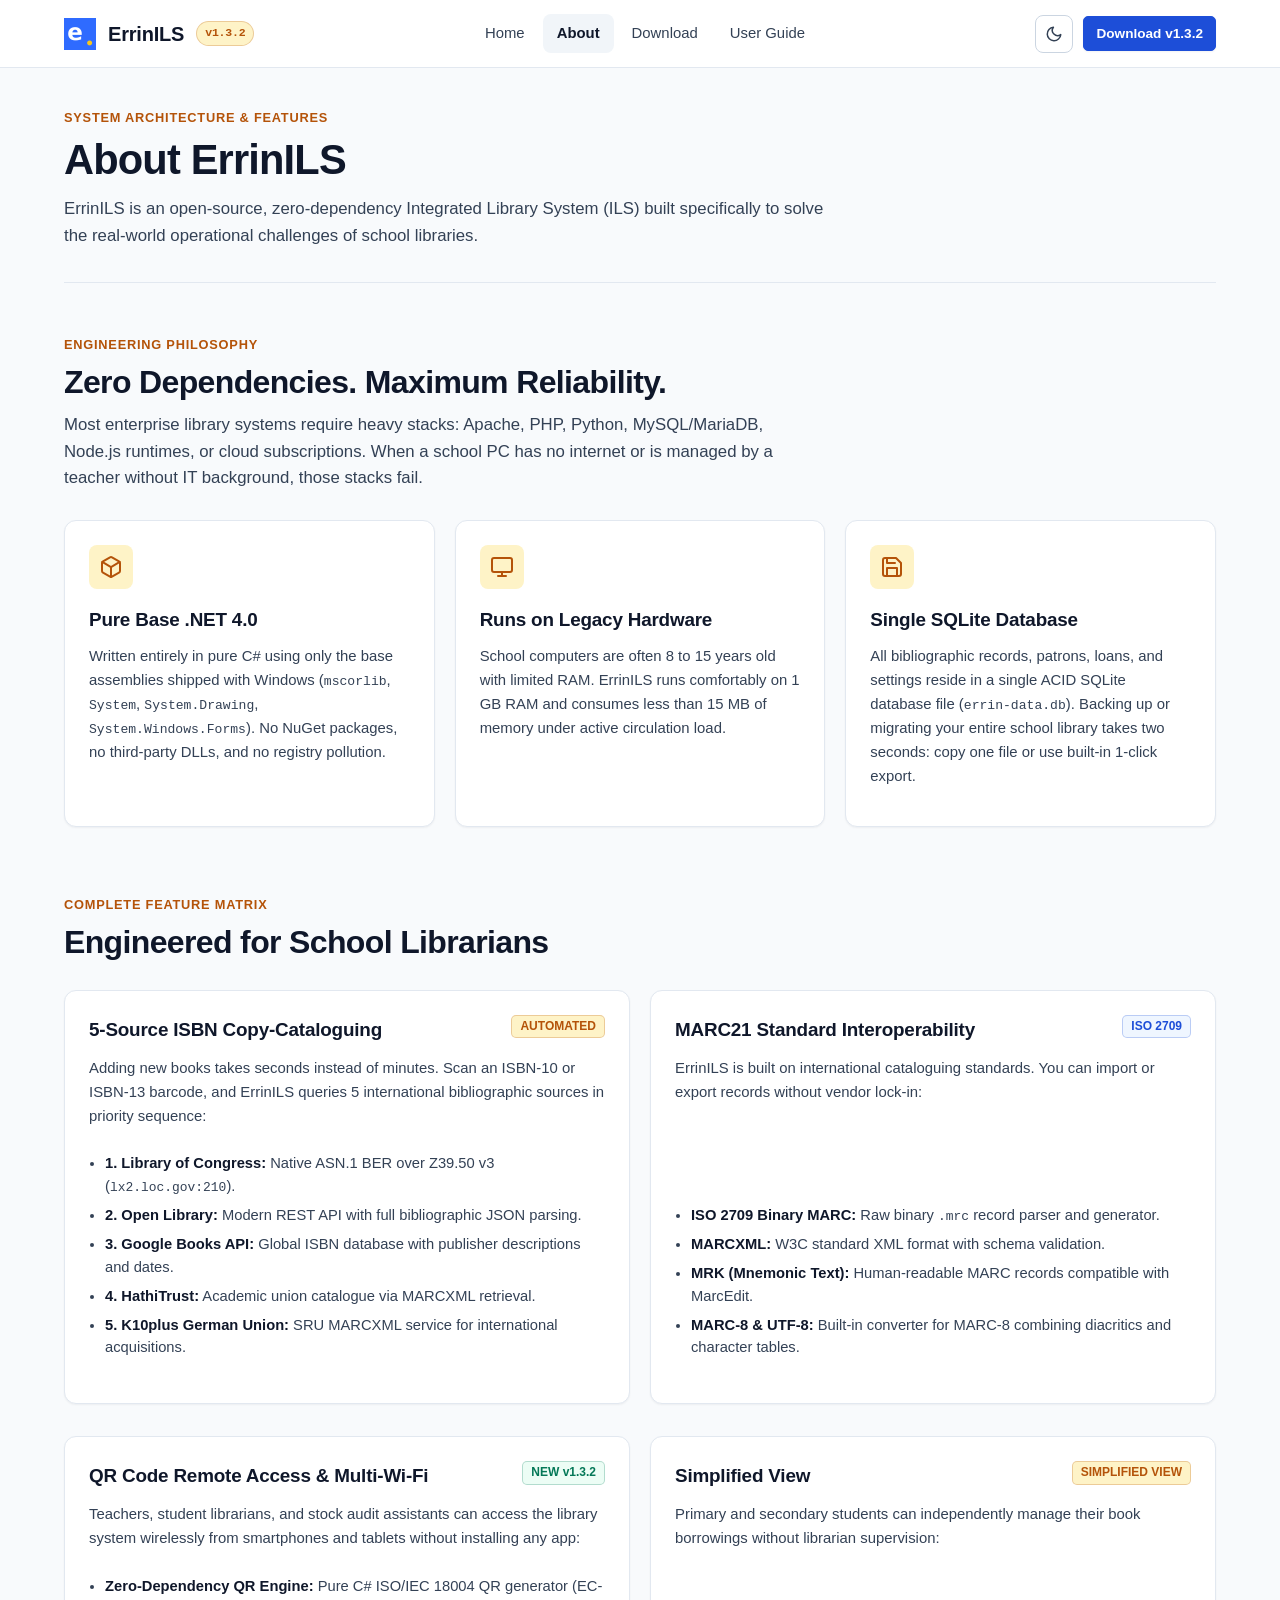
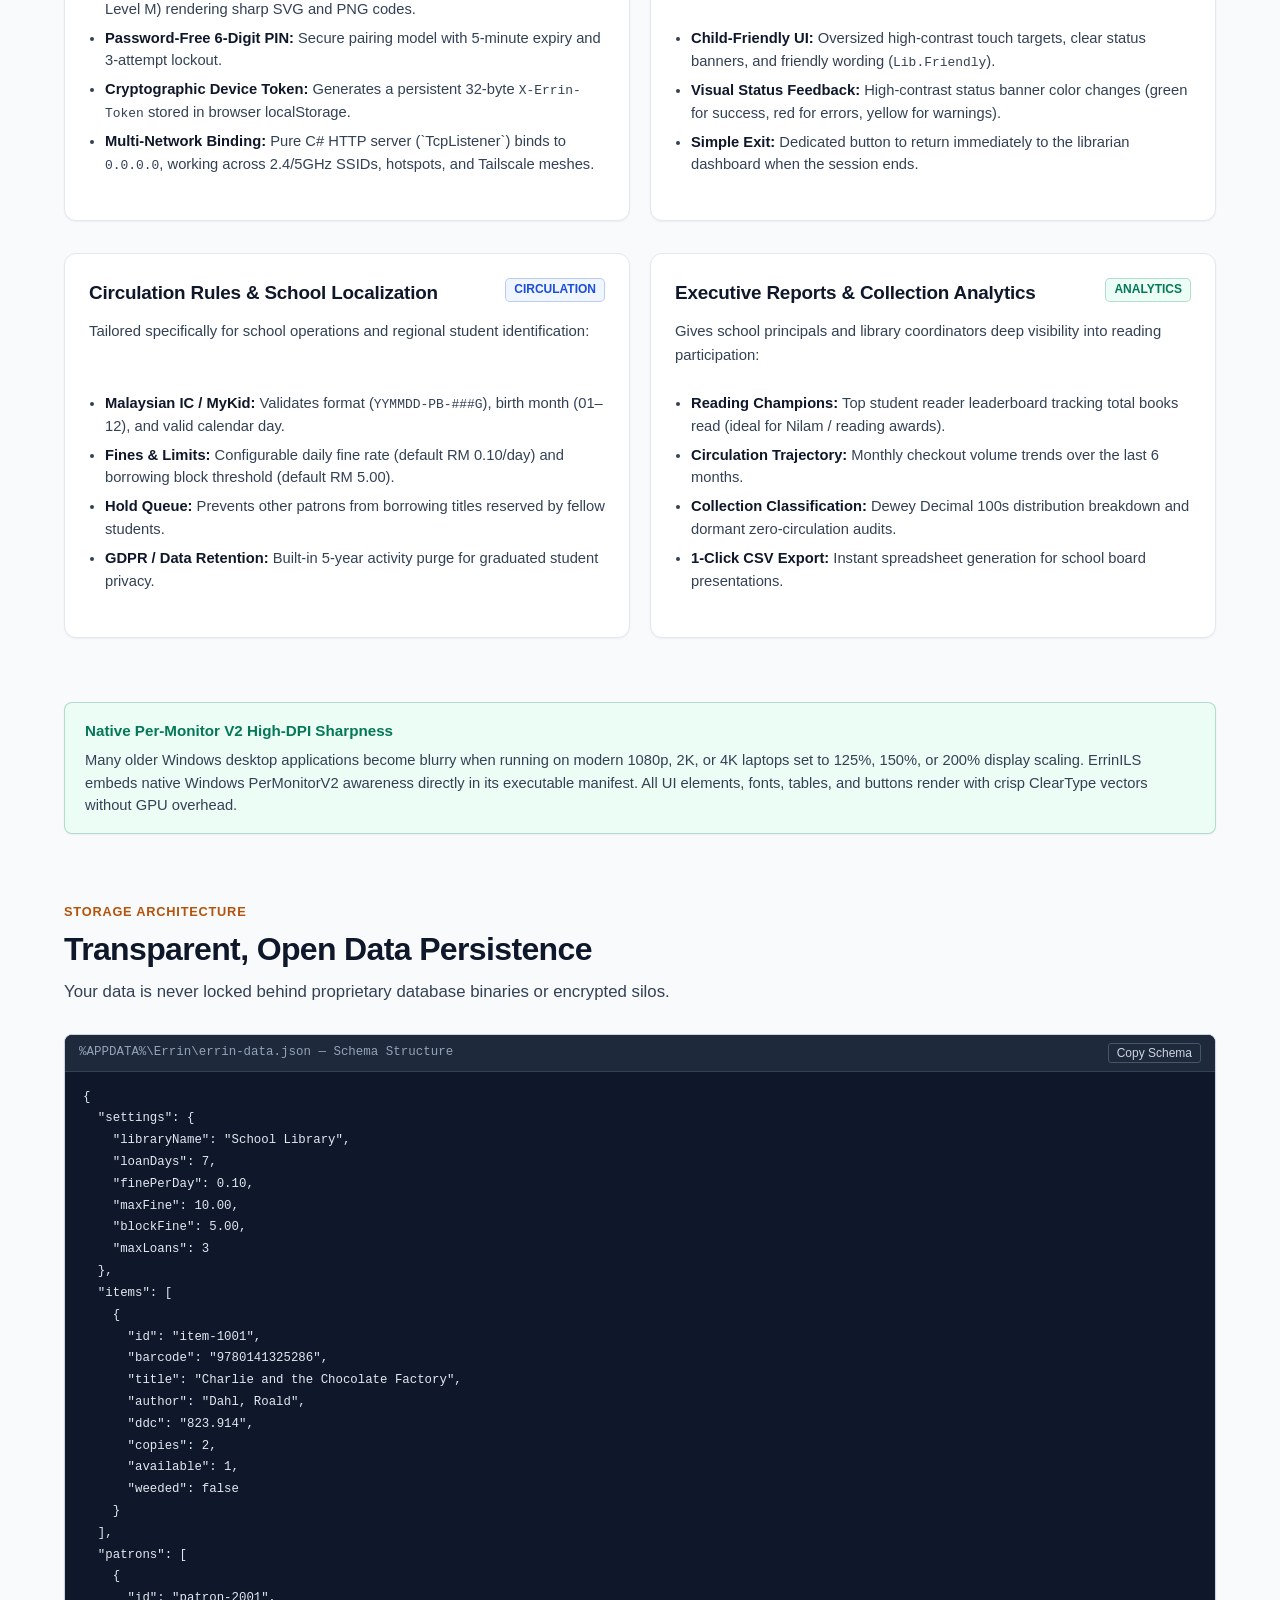
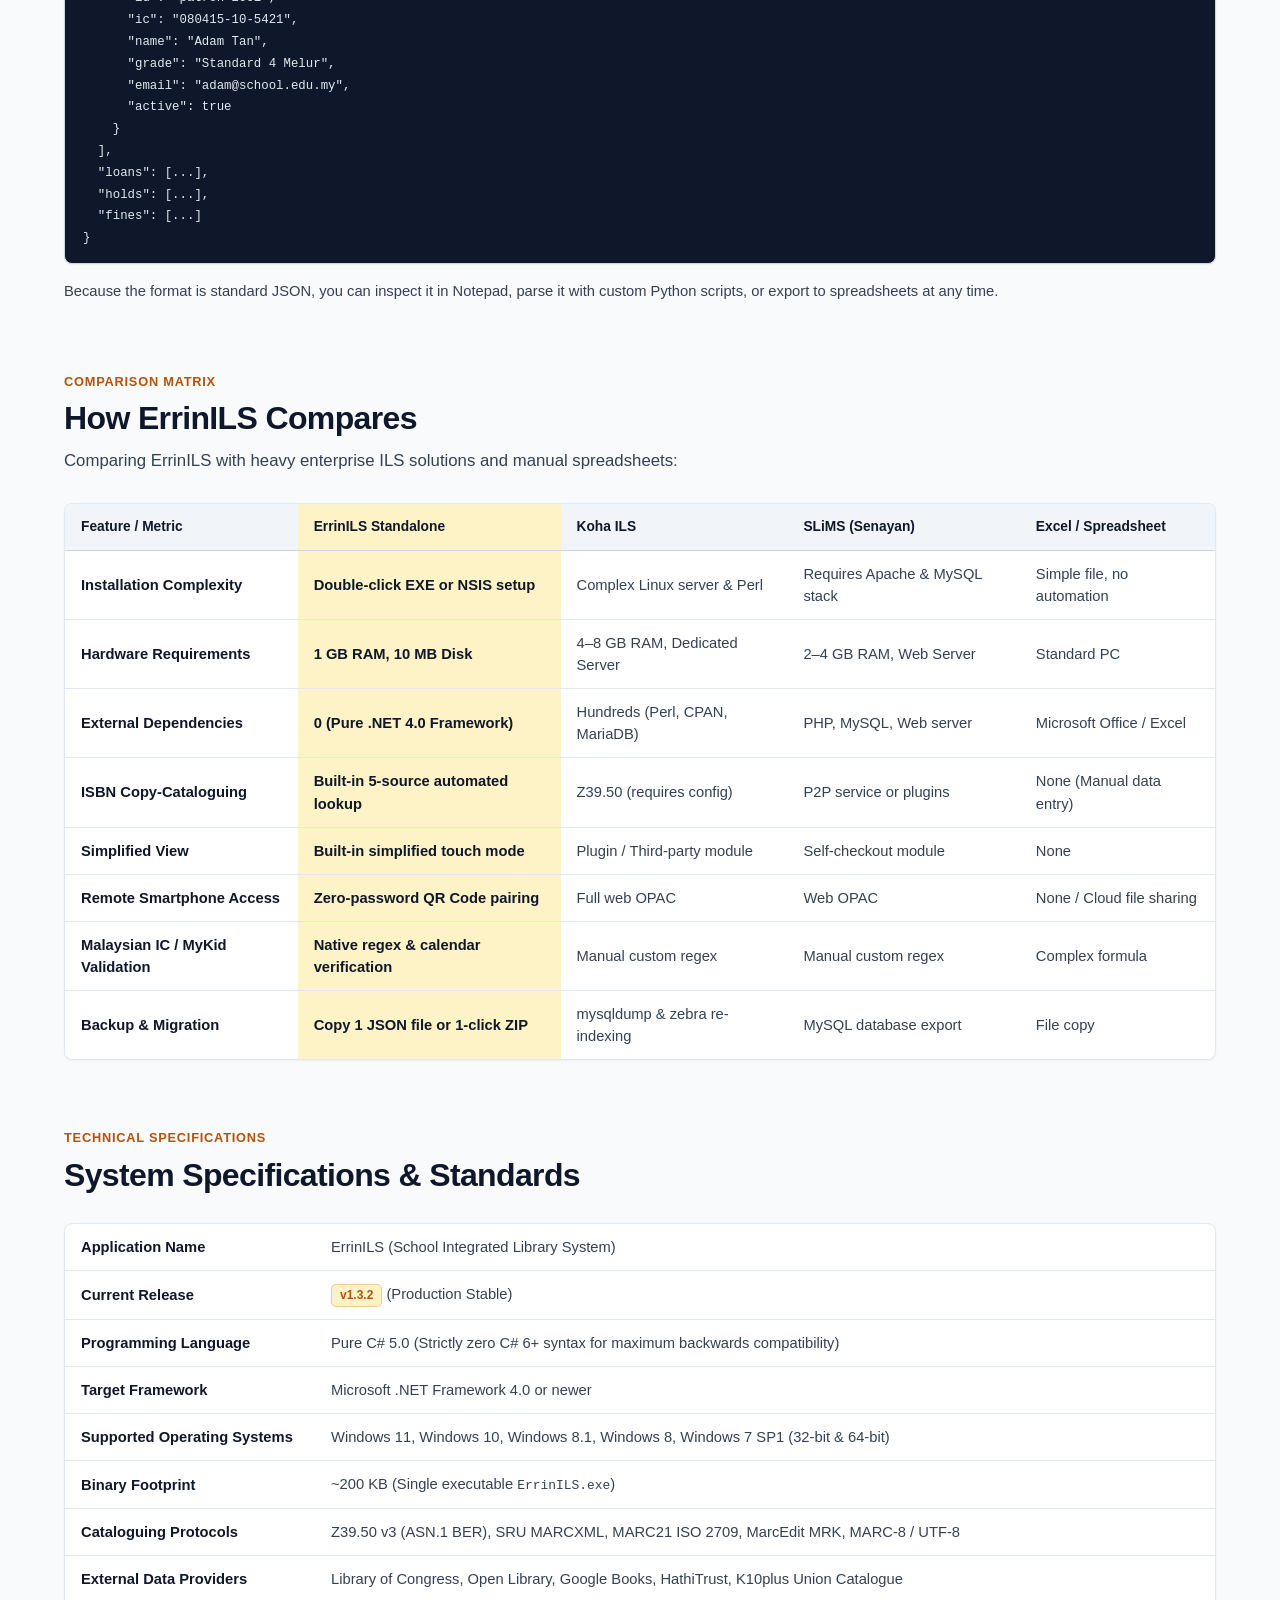
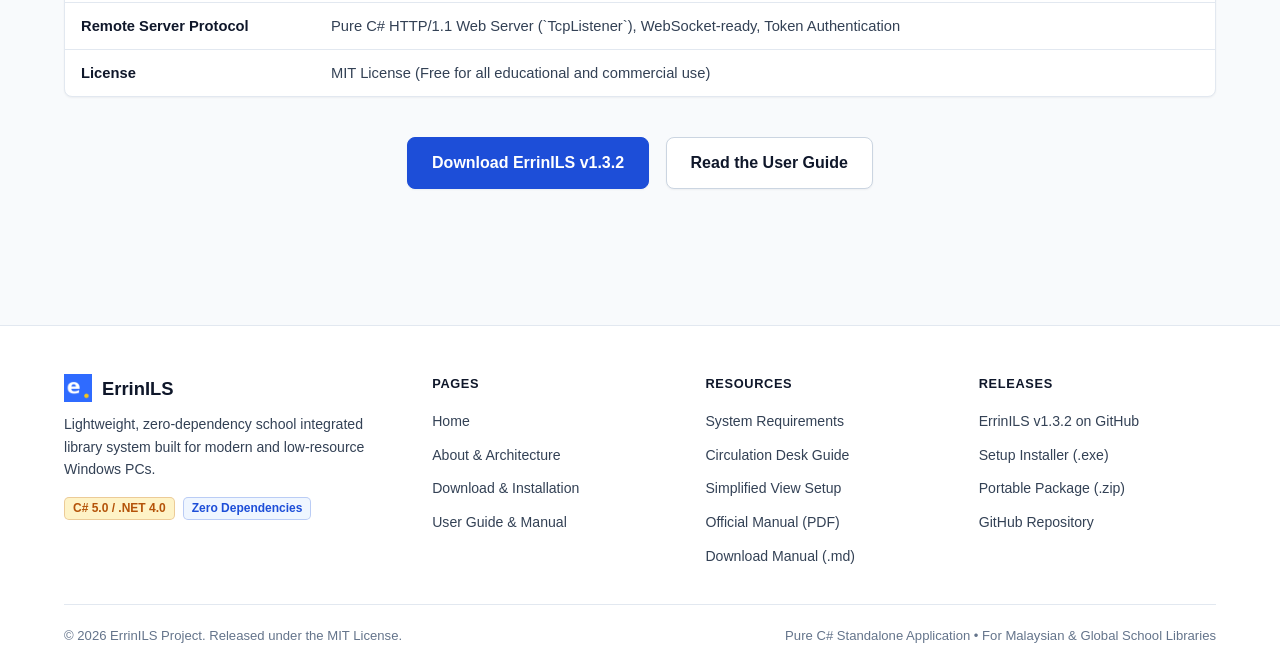
==== docs/about.html @ f58b4cd4 "release: v1.3.2 - SQLite persistence, APDM student import, class history, item history, and document" ====
<!DOCTYPE html>
<html lang="en">
<head>
  <meta charset="UTF-8">
  <meta name="viewport" content="width=device-width, initial-scale=1.0">
  <title>About ErrinILS - Architecture, Features &amp; Specifications</title>
  <meta name="description" content="In-depth overview of ErrinILS architecture: zero-dependency C# design, 5-source copy cataloguing, MARC21/Z39.50 protocols, Simplified View, and single JSON persistence.">
  <link rel="icon" type="image/png" href="assets/icon.png">
  <link rel="stylesheet" href="styles.css">
  <script>
    (function() {
      var theme = localStorage.getItem('errin_theme');
      if (!theme) {
        theme = window.matchMedia && window.matchMedia('(prefers-color-scheme: dark)').matches ? 'dark' : 'light';
      }
      document.documentElement.setAttribute('data-theme', theme);
    })();
  </script>
</head>
<body>

  <!-- Site Header -->
  <header class="site-header">
    <div class="header-container">
      <a href="index.html" class="brand-link">
        <img src="assets/icon.png" alt="ErrinILS Logo" class="brand-icon">
        <span>ErrinILS</span>
        <span class="brand-badge">v1.3.2</span>
      </a>

      <button class="mobile-menu-btn" aria-label="Toggle navigation" aria-expanded="false">☰</button>

      <nav class="main-nav">
        <a href="index.html" class="nav-link">Home</a>
        <a href="about.html" class="nav-link active">About</a>
        <a href="download.html" class="nav-link">Download</a>
        <a href="guide.html" class="nav-link">User Guide</a>
      </nav>

      <div class="nav-actions">
        <button class="theme-toggle-btn" aria-label="Toggle theme" title="Toggle theme"></button>
        <a href="download.html" class="btn btn-primary btn-sm">Download v1.3.2</a>
      </div>
    </div>
  </header>

  <!-- Main Content Container -->
  <main class="page-container">

    <!-- Page Title Header -->
    <div style="border-bottom: 1px solid var(--border-subtle); padding-bottom: 32px; margin-bottom: 48px;">
      <span class="section-eyebrow">System Architecture &amp; Features</span>
      <h1 class="section-title" style="font-size: 2.6rem;">About ErrinILS</h1>
      <p class="section-subtitle">
        ErrinILS is an open-source, zero-dependency Integrated Library System (ILS) built specifically to solve the real-world operational challenges of school libraries.
      </p>
    </div>

    <!-- Section 1: The Zero-Dependency Philosophy -->
    <section class="section">
      <div class="section-header">
        <span class="section-eyebrow">Engineering Philosophy</span>
        <h2 class="section-title">Zero Dependencies. Maximum Reliability.</h2>
        <p class="section-subtitle">
          Most enterprise library systems require heavy stacks: Apache, PHP, Python, MySQL/MariaDB, Node.js runtimes, or cloud subscriptions. When a school PC has no internet or is managed by a teacher without IT background, those stacks fail.
        </p>
      </div>

      <div class="grid-3">
        <div class="card">
          <div class="card-icon">
            <svg viewBox="0 0 24 24" fill="none" stroke="currentColor" stroke-width="2" stroke-linecap="round" stroke-linejoin="round"><path d="M21 16V8a2 2 0 0 0-1-1.73l-7-4a2 2 0 0 0-2 0l-7 4A2 2 0 0 0 3 8v8a2 2 0 0 0 1 1.73l7 4a2 2 0 0 0 2 0l7-4A2 2 0 0 0 21 16z"></path><polyline points="3.27 6.96 12 12.01 20.73 6.96"></polyline><line x1="12" y1="22.08" x2="12" y2="12"></line></svg>
          </div>
          <h3 class="card-title">Pure Base .NET 4.0</h3>
          <p class="card-text">
            Written entirely in pure C# using only the base assemblies shipped with Windows (<code>mscorlib</code>, <code>System</code>, <code>System.Drawing</code>, <code>System.Windows.Forms</code>). No NuGet packages, no third-party DLLs, and no registry pollution.
          </p>
        </div>

        <div class="card">
          <div class="card-icon">
            <svg viewBox="0 0 24 24" fill="none" stroke="currentColor" stroke-width="2" stroke-linecap="round" stroke-linejoin="round"><rect x="2" y="3" width="20" height="14" rx="2" ry="2"></rect><line x1="8" y1="21" x2="16" y2="21"></line><line x1="12" y1="17" x2="12" y2="21"></line></svg>
          </div>
          <h3 class="card-title">Runs on Legacy Hardware</h3>
          <p class="card-text">
            School computers are often 8 to 15 years old with limited RAM. ErrinILS runs comfortably on 1 GB RAM and consumes less than 15 MB of memory under active circulation load.
          </p>
        </div>

        <div class="card">
          <div class="card-icon">
            <svg viewBox="0 0 24 24" fill="none" stroke="currentColor" stroke-width="2" stroke-linecap="round" stroke-linejoin="round"><path d="M19 21H5a2 2 0 0 1-2-2V5a2 2 0 0 1 2-2h11l5 5v11a2 2 0 0 1-2 2z"></path><polyline points="17 21 17 13 7 13 7 21"></polyline><polyline points="7 3 7 8 15 8"></polyline></svg>
          </div>
          <h3 class="card-title">Single SQLite Database</h3>
          <p class="card-text">
            All bibliographic records, patrons, loans, and settings reside in a single ACID SQLite database file (<code>errin-data.db</code>). Backing up or migrating your entire school library takes two seconds: copy one file or use built-in 1-click export.
          </p>
        </div>
      </div>
    </section>

    <!-- Section 2: Comprehensive Features Breakdown -->
    <section class="section" id="catalog">
      <div class="section-header">
        <span class="section-eyebrow">Complete Feature Matrix</span>
        <h2 class="section-title">Engineered for School Librarians</h2>
      </div>

      <div class="grid-2" style="margin-bottom: 32px;">
        <!-- Feature 1 -->
        <div class="card">
          <div style="display: flex; justify-content: space-between; align-items: flex-start; margin-bottom: 12px;">
            <h3 class="card-title" style="margin-bottom: 0;">5-Source ISBN Copy-Cataloguing</h3>
            <span class="badge badge-gold">AUTOMATED</span>
          </div>
          <p class="card-text">
            Adding new books takes seconds instead of minutes. Scan an ISBN-10 or ISBN-13 barcode, and ErrinILS queries 5 international bibliographic sources in priority sequence:
          </p>
          <ul class="step-list" style="margin-left: 16px;">
            <li><strong>1. Library of Congress:</strong> Native ASN.1 BER over Z39.50 v3 (<code>lx2.loc.gov:210</code>).</li>
            <li><strong>2. Open Library:</strong> Modern REST API with full bibliographic JSON parsing.</li>
            <li><strong>3. Google Books API:</strong> Global ISBN database with publisher descriptions and dates.</li>
            <li><strong>4. HathiTrust:</strong> Academic union catalogue via MARCXML retrieval.</li>
            <li><strong>5. K10plus German Union:</strong> SRU MARCXML service for international acquisitions.</li>
          </ul>
        </div>

        <!-- Feature 2 -->
        <div class="card">
          <div style="display: flex; justify-content: space-between; align-items: flex-start; margin-bottom: 12px;">
            <h3 class="card-title" style="margin-bottom: 0;">MARC21 Standard Interoperability</h3>
            <span class="badge badge-blue">ISO 2709</span>
          </div>
          <p class="card-text">
            ErrinILS is built on international cataloguing standards. You can import or export records without vendor lock-in:
          </p>
          <ul class="step-list" style="margin-left: 16px;">
            <li><strong>ISO 2709 Binary MARC:</strong> Raw binary <code>.mrc</code> record parser and generator.</li>
            <li><strong>MARCXML:</strong> W3C standard XML format with schema validation.</li>
            <li><strong>MRK (Mnemonic Text):</strong> Human-readable MARC records compatible with MarcEdit.</li>
            <li><strong>MARC-8 &amp; UTF-8:</strong> Built-in converter for MARC-8 combining diacritics and character tables.</li>
          </ul>
        </div>
      </div>

      <div class="grid-2" style="margin-bottom: 32px;" id="remote">
        <!-- Feature 3 -->
        <div class="card">
          <div style="display: flex; justify-content: space-between; align-items: flex-start; margin-bottom: 12px;">
            <h3 class="card-title" style="margin-bottom: 0;">QR Code Remote Access &amp; Multi-Wi-Fi</h3>
            <span class="badge badge-green">NEW v1.3.2</span>
          </div>
          <p class="card-text">
            Teachers, student librarians, and stock audit assistants can access the library system wirelessly from smartphones and tablets without installing any app:
          </p>
          <ul class="step-list" style="margin-left: 16px;">
            <li><strong>Zero-Dependency QR Engine:</strong> Pure C# ISO/IEC 18004 QR generator (EC-Level M) rendering sharp SVG and PNG codes.</li>
            <li><strong>Password-Free 6-Digit PIN:</strong> Secure pairing model with 5-minute expiry and 3-attempt lockout.</li>
            <li><strong>Cryptographic Device Token:</strong> Generates a persistent 32-byte <code>X-Errin-Token</code> stored in browser localStorage.</li>
            <li><strong>Multi-Network Binding:</strong> Pure C# HTTP server (`TcpListener`) binds to <code>0.0.0.0</code>, working across 2.4/5GHz SSIDs, hotspots, and Tailscale meshes.</li>
          </ul>
        </div>

        <!-- Feature 4 -->
        <div class="card" id="simple">
          <div style="display: flex; justify-content: space-between; align-items: flex-start; margin-bottom: 12px;">
            <h3 class="card-title" style="margin-bottom: 0;">Simplified View</h3>
            <span class="badge badge-gold">SIMPLIFIED VIEW</span>
          </div>
          <p class="card-text">
            Primary and secondary students can independently manage their book borrowings without librarian supervision:
          </p>
          <ul class="step-list" style="margin-left: 16px;">
            <li><strong>Child-Friendly UI:</strong> Oversized high-contrast touch targets, clear status banners, and friendly wording (<code>Lib.Friendly</code>).</li>
            <li><strong>Visual Status Feedback:</strong> High-contrast status banner color changes (green for success, red for errors, yellow for warnings).</li>
            <li><strong>Simple Exit:</strong> Dedicated button to return immediately to the librarian dashboard when the session ends.</li>
          </ul>
        </div>
      </div>

      <div class="grid-2" id="reports">
        <!-- Feature 5 -->
        <div class="card">
          <div style="display: flex; justify-content: space-between; align-items: flex-start; margin-bottom: 12px;">
            <h3 class="card-title" style="margin-bottom: 0;">Circulation Rules &amp; School Localization</h3>
            <span class="badge badge-blue">CIRCULATION</span>
          </div>
          <p class="card-text">
            Tailored specifically for school operations and regional student identification:
          </p>
          <ul class="step-list" style="margin-left: 16px;">
            <li><strong>Malaysian IC / MyKid:</strong> Validates format (<code>YYMMDD-PB-###G</code>), birth month (01–12), and valid calendar day.</li>
            <li><strong>Fines &amp; Limits:</strong> Configurable daily fine rate (default RM 0.10/day) and borrowing block threshold (default RM 5.00).</li>
            <li><strong>Hold Queue:</strong> Prevents other patrons from borrowing titles reserved by fellow students.</li>
            <li><strong>GDPR / Data Retention:</strong> Built-in 5-year activity purge for graduated student privacy.</li>
          </ul>
        </div>

        <!-- Feature 6 -->
        <div class="card">
          <div style="display: flex; justify-content: space-between; align-items: flex-start; margin-bottom: 12px;">
            <h3 class="card-title" style="margin-bottom: 0;">Executive Reports &amp; Collection Analytics</h3>
            <span class="badge badge-green">ANALYTICS</span>
          </div>
          <p class="card-text">
            Gives school principals and library coordinators deep visibility into reading participation:
          </p>
          <ul class="step-list" style="margin-left: 16px;">
            <li><strong>Reading Champions:</strong> Top student reader leaderboard tracking total books read (ideal for Nilam / reading awards).</li>
            <li><strong>Circulation Trajectory:</strong> Monthly checkout volume trends over the last 6 months.</li>
            <li><strong>Collection Classification:</strong> Dewey Decimal 100s distribution breakdown and dormant zero-circulation audits.</li>
            <li><strong>1-Click CSV Export:</strong> Instant spreadsheet generation for school board presentations.</li>
          </ul>
        </div>
      </div>
    </section>

    <!-- Section 3: High-DPI Sharpness & Native Windows UI -->
    <section class="section">
      <div class="callout callout-tip">
        <div class="callout-header">
          <span>Native Per-Monitor V2 High-DPI Sharpness</span>
        </div>
        <p>
          Many older Windows desktop applications become blurry when running on modern 1080p, 2K, or 4K laptops set to 125%, 150%, or 200% display scaling. ErrinILS embeds native Windows PerMonitorV2 awareness directly in its executable manifest. All UI elements, fonts, tables, and buttons render with crisp ClearType vectors without GPU overhead.
        </p>
      </div>
    </section>

    <!-- Section 4: Architecture & Data Persistence -->
    <section class="section" id="persistence">
      <div class="section-header">
        <span class="section-eyebrow">Storage Architecture</span>
        <h2 class="section-title">Transparent, Open Data Persistence</h2>
        <p class="section-subtitle">
          Your data is never locked behind proprietary database binaries or encrypted silos.
        </p>
      </div>

      <div class="code-box">
        <div class="code-box-header">
          <span>%APPDATA%\Errin\errin-data.json — Schema Structure</span>
          <button class="code-box-copy" aria-label="Copy JSON schema">Copy Schema</button>
        </div>
        <pre><code>{
  "settings": {
    "libraryName": "School Library",
    "loanDays": 7,
    "finePerDay": 0.10,
    "maxFine": 10.00,
    "blockFine": 5.00,
    "maxLoans": 3
  },
  "items": [
    {
      "id": "item-1001",
      "barcode": "9780141325286",
      "title": "Charlie and the Chocolate Factory",
      "author": "Dahl, Roald",
      "ddc": "823.914",
      "copies": 2,
      "available": 1,
      "weeded": false
    }
  ],
  "patrons": [
    {
      "id": "patron-2001",
      "ic": "080415-10-5421",
      "name": "Adam Tan",
      "grade": "Standard 4 Melur",
      "email": "adam@school.edu.my",
      "active": true
    }
  ],
  "loans": [...],
  "holds": [...],
  "fines": [...]
}</code></pre>
      </div>
      <p style="color: var(--text-muted); font-size: 0.92rem;">
        Because the format is standard JSON, you can inspect it in Notepad, parse it with custom Python scripts, or export to spreadsheets at any time.
      </p>
    </section>

    <!-- Section 5: Comparison Table -->
    <section class="section">
      <div class="section-header">
        <span class="section-eyebrow">Comparison Matrix</span>
        <h2 class="section-title">How ErrinILS Compares</h2>
        <p class="section-subtitle">
          Comparing ErrinILS with heavy enterprise ILS solutions and manual spreadsheets:
        </p>
      </div>

      <div class="table-container">
        <table class="data-table">
          <thead>
            <tr>
              <th>Feature / Metric</th>
              <th class="highlight">ErrinILS Standalone</th>
              <th>Koha ILS</th>
              <th>SLiMS (Senayan)</th>
              <th>Excel / Spreadsheet</th>
            </tr>
          </thead>
          <tbody>
            <tr>
              <td><strong>Installation Complexity</strong></td>
              <td class="highlight">Double-click EXE or NSIS setup</td>
              <td>Complex Linux server &amp; Perl</td>
              <td>Requires Apache &amp; MySQL stack</td>
              <td>Simple file, no automation</td>
            </tr>
            <tr>
              <td><strong>Hardware Requirements</strong></td>
              <td class="highlight">1 GB RAM, 10 MB Disk</td>
              <td>4–8 GB RAM, Dedicated Server</td>
              <td>2–4 GB RAM, Web Server</td>
              <td>Standard PC</td>
            </tr>
            <tr>
              <td><strong>External Dependencies</strong></td>
              <td class="highlight">0 (Pure .NET 4.0 Framework)</td>
              <td>Hundreds (Perl, CPAN, MariaDB)</td>
              <td>PHP, MySQL, Web server</td>
              <td>Microsoft Office / Excel</td>
            </tr>
            <tr>
              <td><strong>ISBN Copy-Cataloguing</strong></td>
              <td class="highlight">Built-in 5-source automated lookup</td>
              <td>Z39.50 (requires config)</td>
              <td>P2P service or plugins</td>
              <td>None (Manual data entry)</td>
            </tr>
            <tr>
              <td><strong>Simplified View</strong></td>
              <td class="highlight">Built-in simplified touch mode</td>
              <td>Plugin / Third-party module</td>
              <td>Self-checkout module</td>
              <td>None</td>
            </tr>
            <tr>
              <td><strong>Remote Smartphone Access</strong></td>
              <td class="highlight">Zero-password QR Code pairing</td>
              <td>Full web OPAC</td>
              <td>Web OPAC</td>
              <td>None / Cloud file sharing</td>
            </tr>
            <tr>
              <td><strong>Malaysian IC / MyKid Validation</strong></td>
              <td class="highlight">Native regex &amp; calendar verification</td>
              <td>Manual custom regex</td>
              <td>Manual custom regex</td>
              <td>Complex formula</td>
            </tr>
            <tr>
              <td><strong>Backup &amp; Migration</strong></td>
              <td class="highlight">Copy 1 JSON file or 1-click ZIP</td>
              <td>mysqldump &amp; zebra re-indexing</td>
              <td>MySQL database export</td>
              <td>File copy</td>
            </tr>
          </tbody>
        </table>
      </div>
    </section>

    <!-- Technical Specifications Table -->
    <section class="section">
      <div class="section-header">
        <span class="section-eyebrow">Technical Specifications</span>
        <h2 class="section-title">System Specifications &amp; Standards</h2>
      </div>

      <div class="table-container">
        <table class="data-table">
          <tbody>
            <tr>
              <td style="width: 250px;"><strong>Application Name</strong></td>
              <td>ErrinILS (School Integrated Library System)</td>
            </tr>
            <tr>
              <td><strong>Current Release</strong></td>
              <td><span class="badge badge-gold">v1.3.2</span> (Production Stable)</td>
            </tr>
            <tr>
              <td><strong>Programming Language</strong></td>
              <td>Pure C# 5.0 (Strictly zero C# 6+ syntax for maximum backwards compatibility)</td>
            </tr>
            <tr>
              <td><strong>Target Framework</strong></td>
              <td>Microsoft .NET Framework 4.0 or newer</td>
            </tr>
            <tr>
              <td><strong>Supported Operating Systems</strong></td>
              <td>Windows 11, Windows 10, Windows 8.1, Windows 8, Windows 7 SP1 (32-bit &amp; 64-bit)</td>
            </tr>
            <tr>
              <td><strong>Binary Footprint</strong></td>
              <td>~200 KB (Single executable <code>ErrinILS.exe</code>)</td>
            </tr>
            <tr>
              <td><strong>Cataloguing Protocols</strong></td>
              <td>Z39.50 v3 (ASN.1 BER), SRU MARCXML, MARC21 ISO 2709, MarcEdit MRK, MARC-8 / UTF-8</td>
            </tr>
            <tr>
              <td><strong>External Data Providers</strong></td>
              <td>Library of Congress, Open Library, Google Books, HathiTrust, K10plus Union Catalogue</td>
            </tr>
            <tr>
              <td><strong>Remote Server Protocol</strong></td>
              <td>Pure C# HTTP/1.1 Web Server (`TcpListener`), WebSocket-ready, Token Authentication</td>
            </tr>
            <tr>
              <td><strong>License</strong></td>
              <td>MIT License (Free for all educational and commercial use)</td>
            </tr>
          </tbody>
        </table>
      </div>

      <div style="text-align: center; margin-top: 40px;">
        <a href="download.html" class="btn btn-primary btn-lg">Download ErrinILS v1.3.2</a>
        <a href="guide.html" class="btn btn-secondary btn-lg" style="margin-left: 12px;">Read the User Guide</a>
      </div>
    </section>

  </main>

  <!-- Site Footer -->
  <footer class="site-footer">
    <div class="footer-container">
      <div class="footer-top">
        <div>
          <div class="footer-brand-title">
            <img src="assets/icon.png" alt="ErrinILS Icon" style="width: 28px; height: 28px;">
            <span>ErrinILS</span>
          </div>
          <p class="footer-brand-desc">
            Lightweight, zero-dependency school integrated library system built for modern and low-resource Windows PCs.
          </p>
          <div class="footer-badges">
            <span class="badge badge-gold">C# 5.0 / .NET 4.0</span>
            <span class="badge badge-blue">Zero Dependencies</span>
          </div>
        </div>

        <div>
          <div class="footer-col-title">Pages</div>
          <ul class="footer-links">
            <li><a href="index.html">Home</a></li>
            <li><a href="about.html">About &amp; Architecture</a></li>
            <li><a href="download.html">Download &amp; Installation</a></li>
            <li><a href="guide.html">User Guide &amp; Manual</a></li>
          </ul>
        </div>

        <div>
          <div class="footer-col-title">Resources</div>
          <ul class="footer-links">
            <li><a href="download.html#requirements">System Requirements</a></li>
            <li><a href="guide.html#circ">Circulation Desk Guide</a></li>
            <li><a href="guide.html#simple">Simplified View Setup</a></li>
            <li><a href="assets/ErrinILS-User-Guide.pdf" download="ErrinILS-User-Guide-v1.3.2.pdf">Official Manual (PDF)</a></li>
            <li><a href="assets/ErrinILS-User-Guide.md" download>Download Manual (.md)</a></li>
          </ul>
        </div>

        <div>
          <div class="footer-col-title">Releases</div>
          <ul class="footer-links">
            <li><a href="https://github.com/RZSY/ErrinILS/releases/tag/v1.3.2" target="_blank" rel="noopener">ErrinILS v1.3.2 on GitHub</a></li>
            <li><a href="https://github.com/RZSY/ErrinILS/releases/download/v1.3.2/ErrinILS-Setup-1.3.2.exe">Setup Installer (.exe)</a></li>
            <li><a href="https://github.com/RZSY/ErrinILS/releases/download/v1.3.2/ErrinILS-Windows.zip">Portable Package (.zip)</a></li>
            <li><a href="https://github.com/RZSY/ErrinILS" target="_blank" rel="noopener">GitHub Repository</a></li>
          </ul>
        </div>
      </div>

      <div class="footer-bottom">
        <div>&copy; 2026 ErrinILS Project. Released under the MIT License.</div>
        <div style="font-size: 0.82rem; color: var(--text-dim);">
          Pure C# Standalone Application • For Malaysian &amp; Global School Libraries
        </div>
      </div>
    </div>
  </footer>

  <script src="script.js"></script>
</body>
</html>
---- docs/styles.css ----
/* ===================================================================
   ErrinILS - Universal Stylesheet
   Designed for clarity, legibility, and honest software presentation.
   Supports crisp Light mode (default) and refined Dark mode.
   =================================================================== */

:root, [data-theme="light"] {
  --bg-primary: #f8fafc;
  --bg-surface: #ffffff;
  --bg-surface-elevated: #f1f5f9;
  --bg-surface-hover: #e2e8f0;
  --border-subtle: #e2e8f0;
  --border-strong: #cbd5e1;
  --border-accent: #b45309;

  --accent-gold: #b45309;
  --accent-gold-hover: #92400e;
  --accent-gold-dim: #fef3c7;
  --accent-blue: #1d4ed8;
  --accent-blue-hover: #1e40af;
  --accent-blue-dim: #eff6ff;
  --accent-green: #047857;
  --accent-green-dim: #ecfdf5;
  --accent-red: #b91c1c;
  --accent-red-dim: #fef2f2;

  --text-main: #0f172a;
  --text-muted: #334155;
  --text-dim: #64748b;
  --text-inverted: #ffffff;

  --font-sans: -apple-system, BlinkMacSystemFont, "Segoe UI", Roboto, "Helvetica Neue", Arial, sans-serif;
  --font-mono: "Cascadia Code", "Fira Code", Consolas, "Courier New", monospace;

  --max-width: 1200px;
  --header-height: 68px;

  --radius-xs: 3px;
  --radius-sm: 5px;
  --radius-md: 8px;
  --radius-lg: 12px;
  --radius-full: 9999px;

  --shadow-sm: 0 1px 2px 0 rgba(15, 23, 42, 0.05);
  --shadow-md: 0 4px 6px -1px rgba(15, 23, 42, 0.07), 0 2px 4px -2px rgba(15, 23, 42, 0.05);
  --shadow-lg: 0 10px 15px -3px rgba(15, 23, 42, 0.08), 0 4px 6px -4px rgba(15, 23, 42, 0.04);
  --shadow-window: 0 18px 36px -6px rgba(15, 23, 42, 0.12), 0 8px 16px -6px rgba(15, 23, 42, 0.08);

  --header-bg: rgba(255, 255, 255, 0.92);
}

[data-theme="dark"] {
  --bg-primary: #0b0f17;
  --bg-surface: #131b26;
  --bg-surface-elevated: #1a2433;
  --bg-surface-hover: #222f42;
  --border-subtle: #202b3b;
  --border-strong: #33435c;
  --border-accent: #f59e0b;

  --accent-gold: #f59e0b;
  --accent-gold-hover: #fbbf24;
  --accent-gold-dim: rgba(245, 158, 11, 0.14);
  --accent-blue: #3b82f6;
  --accent-blue-hover: #60a5fa;
  --accent-blue-dim: rgba(59, 130, 246, 0.14);
  --accent-green: #10b981;
  --accent-green-dim: rgba(16, 185, 129, 0.14);
  --accent-red: #ef4444;
  --accent-red-dim: rgba(239, 68, 68, 0.14);

  --text-main: #f1f5f9;
  --text-muted: #94a3b8;
  --text-dim: #64748b;
  --text-inverted: #0b0f17;

  --shadow-sm: 0 1px 2px 0 rgba(0, 0, 0, 0.4);
  --shadow-md: 0 4px 6px -1px rgba(0, 0, 0, 0.45);
  --shadow-lg: 0 10px 15px -3px rgba(0, 0, 0, 0.55);
  --shadow-window: 0 20px 40px -10px rgba(0, 0, 0, 0.7);

  --header-bg: rgba(19, 27, 38, 0.92);
}

*, *::before, *::after {
  box-sizing: border-box;
  margin: 0;
  padding: 0;
}

html {
  font-size: 16px;
  scroll-behavior: smooth;
  background-color: var(--bg-primary);
  color: var(--text-main);
  font-family: var(--font-sans);
  line-height: 1.6;
  -webkit-font-smoothing: antialiased;
  -moz-osx-font-smoothing: grayscale;
}

body {
  min-height: 100vh;
  display: flex;
  flex-direction: column;
  background-color: var(--bg-primary);
  color: var(--text-main);
  overflow-x: hidden;
  transition: background-color 0.2s ease, color 0.2s ease;
}

a {
  color: var(--accent-blue);
  text-decoration: none;
  transition: color 0.15s ease;
}

a:hover {
  color: var(--accent-blue-hover);
  text-decoration: underline;
}

img {
  max-width: 100%;
  height: auto;
  display: block;
}

code, pre {
  font-family: var(--font-mono);
  font-size: 0.88em;
}

/* -------------------------------------------------------------------
   Site Header & Navigation
   ------------------------------------------------------------------- */
.site-header {
  position: sticky;
  top: 0;
  z-index: 1000;
  height: var(--header-height);
  background-color: var(--header-bg);
  backdrop-filter: blur(10px);
  -webkit-backdrop-filter: blur(10px);
  border-bottom: 1px solid var(--border-subtle);
  transition: background-color 0.2s ease, border-color 0.2s ease;
}

.header-container {
  max-width: var(--max-width);
  height: 100%;
  margin: 0 auto;
  padding: 0 24px;
  display: flex;
  align-items: center;
  justify-content: space-between;
}

.brand-link {
  display: flex;
  align-items: center;
  gap: 12px;
  color: var(--text-main);
  font-weight: 700;
  font-size: 1.25rem;
  letter-spacing: -0.01em;
  text-decoration: none;
}
.brand-link:hover {
  text-decoration: none;
  color: var(--text-main);
}

.brand-icon {
  width: 32px;
  height: 32px;
  object-fit: contain;
}

.brand-badge {
  font-size: 0.72rem;
  font-family: var(--font-mono);
  font-weight: 600;
  background-color: var(--accent-gold-dim);
  color: var(--accent-gold);
  border: 1px solid rgba(180, 83, 9, 0.25);
  padding: 2px 8px;
  border-radius: var(--radius-full);
}

[data-theme="dark"] .brand-badge {
  border-color: rgba(245, 158, 11, 0.35);
}

.main-nav {
  display: flex;
  align-items: center;
  gap: 4px;
}

.nav-link {
  color: var(--text-muted);
  font-size: 0.93rem;
  font-weight: 500;
  padding: 8px 14px;
  border-radius: var(--radius-md);
  transition: all 0.15s ease;
  text-decoration: none;
}

.nav-link:hover {
  color: var(--text-main);
  background-color: var(--bg-surface-elevated);
  text-decoration: none;
}

.nav-link.active {
  color: var(--text-main);
  background-color: var(--bg-surface-elevated);
  font-weight: 600;
}

.nav-actions {
  display: flex;
  align-items: center;
  gap: 10px;
}

/* Theme Toggle Button */
.theme-toggle-btn {
  display: inline-flex;
  align-items: center;
  justify-content: center;
  width: 38px;
  height: 38px;
  border-radius: var(--radius-md);
  background-color: var(--bg-surface);
  border: 1px solid var(--border-strong);
  color: var(--text-muted);
  cursor: pointer;
  transition: all 0.15s ease;
}

.theme-toggle-btn:hover {
  color: var(--text-main);
  background-color: var(--bg-surface-elevated);
  border-color: var(--text-muted);
}

.mobile-menu-btn {
  display: none;
  background: var(--bg-surface);
  border: 1px solid var(--border-strong);
  border-radius: var(--radius-md);
  color: var(--text-main);
  padding: 6px 12px;
  font-size: 1.2rem;
  cursor: pointer;
}

/* -------------------------------------------------------------------
   Buttons & Badges
   ------------------------------------------------------------------- */
.btn {
  display: inline-flex;
  align-items: center;
  justify-content: center;
  gap: 8px;
  padding: 9px 18px;
  font-size: 0.93rem;
  font-weight: 600;
  cursor: pointer;
  border-radius: var(--radius-md);
  border: 1px solid transparent;
  text-decoration: none;
  transition: all 0.15s ease;
  white-space: nowrap;
  font-family: inherit;
}

.btn:active {
  transform: translateY(1px);
}

.btn-primary {
  background-color: var(--accent-blue);
  color: #ffffff;
  border-color: var(--accent-blue);
  box-shadow: var(--shadow-sm);
}

.btn-primary:hover {
  background-color: var(--accent-blue-hover);
  border-color: var(--accent-blue-hover);
  color: #ffffff;
  text-decoration: none;
  box-shadow: var(--shadow-md);
}

.btn-secondary {
  background-color: var(--bg-surface);
  color: var(--text-main);
  border-color: var(--border-strong);
  box-shadow: var(--shadow-sm);
}

.btn-secondary:hover {
  background-color: var(--bg-surface-elevated);
  color: var(--text-main);
  border-color: var(--text-muted);
  text-decoration: none;
}

.btn-gold {
  background-color: var(--accent-gold);
  color: #ffffff;
  border-color: var(--accent-gold);
}
.btn-gold:hover {
  background-color: var(--accent-gold-hover);
  border-color: var(--accent-gold-hover);
  color: #ffffff;
  text-decoration: none;
}

.btn-blue {
  background-color: var(--accent-blue);
  color: #ffffff;
  border-color: var(--accent-blue);
}
.btn-blue:hover {
  background-color: var(--accent-blue-hover);
  border-color: var(--accent-blue-hover);
  color: #ffffff;
  text-decoration: none;
}

.btn-sm {
  padding: 6px 12px;
  font-size: 0.85rem;
  border-radius: var(--radius-sm);
}

.btn-lg {
  padding: 12px 24px;
  font-size: 1rem;
  border-radius: var(--radius-md);
}

.badge {
  display: inline-flex;
  align-items: center;
  gap: 4px;
  padding: 3px 8px;
  font-size: 0.75rem;
  font-weight: 600;
  border-radius: var(--radius-sm);
  background-color: var(--bg-surface-elevated);
  color: var(--text-muted);
  border: 1px solid var(--border-subtle);
  line-height: 1.3;
}

.badge-gold {
  background-color: var(--accent-gold-dim);
  border-color: rgba(180, 83, 9, 0.25);
  color: var(--accent-gold);
}

.badge-blue {
  background-color: var(--accent-blue-dim);
  border-color: rgba(29, 78, 216, 0.25);
  color: var(--accent-blue);
}

.badge-green {
  background-color: var(--accent-green-dim);
  border-color: rgba(4, 120, 87, 0.25);
  color: var(--accent-green);
}

.badge-red {
  background-color: var(--accent-red-dim);
  border-color: rgba(185, 28, 28, 0.25);
  color: var(--accent-red);
}

.badge-subtle {
  background-color: var(--bg-surface-elevated);
  border-color: var(--border-strong);
  color: var(--text-muted);
}

/* -------------------------------------------------------------------
   Layout Containers
   ------------------------------------------------------------------- */
.page-container {
  flex: 1;
  max-width: var(--max-width);
  width: 100%;
  margin: 0 auto;
  padding: 36px 24px 72px 24px;
}

.section {
  margin-bottom: 64px;
}

.section-header {
  margin-bottom: 28px;
}

.section-eyebrow {
  display: inline-block;
  font-size: 0.8rem;
  font-weight: 700;
  text-transform: uppercase;
  color: var(--accent-gold);
  letter-spacing: 0.06em;
  margin-bottom: 6px;
}

.section-title {
  font-size: 2rem;
  font-weight: 750;
  color: var(--text-main);
  letter-spacing: -0.02em;
  line-height: 1.25;
  margin-bottom: 10px;
}

.section-subtitle {
  font-size: 1.05rem;
  color: var(--text-muted);
  max-width: 760px;
  line-height: 1.6;
}

/* -------------------------------------------------------------------
   Hero Section
   ------------------------------------------------------------------- */
.hero {
  padding: 24px 0 54px 0;
  border-bottom: 1px solid var(--border-subtle);
  margin-bottom: 48px;
}

.hero-container {
  max-width: 100%;
}

.hero-badge-row {
  display: flex;
  align-items: center;
  gap: 12px;
  margin-bottom: 18px;
}

.hero-tagline {
  font-size: 0.88rem;
  color: var(--text-dim);
  font-weight: 500;
}

.hero-title {
  font-size: 2.75rem;
  line-height: 1.18;
  font-weight: 800;
  letter-spacing: -0.03em;
  color: var(--text-main);
  max-width: 820px;
  margin-bottom: 18px;
}

.hero-lead {
  font-size: 1.15rem;
  line-height: 1.65;
  color: var(--text-muted);
  max-width: 760px;
  margin-bottom: 26px;
}

.hero-actions {
  display: flex;
  flex-wrap: wrap;
  gap: 12px;
  align-items: center;
  margin-bottom: 22px;
}

.hero-specs-row {
  display: flex;
  flex-wrap: wrap;
  align-items: center;
  gap: 10px;
  color: var(--text-dim);
  font-size: 0.88rem;
  margin-bottom: 40px;
}

.dot-sep {
  color: var(--border-strong);
}

/* -------------------------------------------------------------------
   Interactive Screenshot Showcase (Windows App Style)
   ------------------------------------------------------------------- */
.app-showcase {
  margin-top: 24px;
}

.showcase-tabs {
  display: flex;
  flex-wrap: wrap;
  gap: 6px;
  margin-bottom: 12px;
}

.showcase-tab {
  background: var(--bg-surface);
  border: 1px solid var(--border-subtle);
  color: var(--text-muted);
  padding: 8px 16px;
  font-size: 0.88rem;
  font-weight: 600;
  border-radius: var(--radius-sm);
  cursor: pointer;
  transition: all 0.15s ease;
  font-family: inherit;
}

.showcase-tab:hover {
  background-color: var(--bg-surface-elevated);
  color: var(--text-main);
  border-color: var(--border-strong);
}

.showcase-tab.active {
  background-color: var(--text-main);
  color: var(--bg-surface);
  border-color: var(--text-main);
}

[data-theme="dark"] .showcase-tab.active {
  background-color: var(--accent-gold);
  color: var(--text-inverted);
  border-color: var(--accent-gold);
}

.window-frame {
  background-color: var(--bg-surface);
  border: 1px solid var(--border-strong);
  border-radius: var(--radius-lg);
  box-shadow: var(--shadow-window);
  overflow: hidden;
  transition: box-shadow 0.2s ease;
}

.window-titlebar {
  height: 38px;
  background-color: var(--bg-surface-elevated);
  border-bottom: 1px solid var(--border-subtle);
  display: flex;
  align-items: center;
  justify-content: space-between;
  padding: 0 14px;
  user-select: none;
}

.window-titlebar-left {
  display: flex;
  align-items: center;
  gap: 8px;
  font-size: 0.82rem;
  color: var(--text-muted);
  font-weight: 500;
  overflow: hidden;
  text-overflow: ellipsis;
  white-space: nowrap;
}

.window-app-icon {
  width: 18px;
  height: 18px;
  object-fit: contain;
}

.window-controls {
  display: flex;
  align-items: center;
  gap: 14px;
  font-family: monospace;
  font-size: 0.82rem;
  color: var(--text-dim);
}

.win-btn {
  display: inline-block;
  line-height: 1;
}

.window-screen {
  background-color: #1f232b;
  position: relative;
  overflow: hidden;
  display: flex;
  align-items: center;
  justify-content: center;
}

.showcase-img {
  width: 100%;
  height: auto;
  display: block;
  transition: opacity 0.2s ease;
}

.showcase-caption {
  margin-top: 14px;
  padding: 12px 16px;
  background-color: var(--bg-surface);
  border: 1px solid var(--border-subtle);
  border-radius: var(--radius-md);
  font-size: 0.92rem;
  color: var(--text-muted);
  line-height: 1.55;
}

.showcase-caption strong {
  color: var(--text-main);
}

/* -------------------------------------------------------------------
   Feature Cards Grid
   ------------------------------------------------------------------- */
.grid-3 {
  display: grid;
  grid-template-columns: repeat(3, 1fr);
  gap: 20px;
}

.grid-2 {
  display: grid;
  grid-template-columns: repeat(2, 1fr);
  gap: 20px;
}

.grid-4 {
  display: grid;
  grid-template-columns: repeat(4, 1fr);
  gap: 18px;
}

.card {
  background-color: var(--bg-surface);
  border: 1px solid var(--border-subtle);
  border-radius: var(--radius-lg);
  padding: 24px;
  box-shadow: var(--shadow-sm);
  display: flex;
  flex-direction: column;
  transition: transform 0.15s ease, border-color 0.15s ease, box-shadow 0.15s ease;
}

.card:hover {
  border-color: var(--border-strong);
  box-shadow: var(--shadow-md);
  transform: translateY(-2px);
}

.card-icon {
  width: 44px;
  height: 44px;
  border-radius: var(--radius-md);
  background-color: var(--accent-gold-dim);
  color: var(--accent-gold);
  display: flex;
  align-items: center;
  justify-content: center;
  margin-bottom: 16px;
  flex-shrink: 0;
}

.card-icon svg {
  width: 24px;
  height: 24px;
}

.card-title {
  font-size: 1.18rem;
  font-weight: 700;
  margin-bottom: 10px;
  color: var(--text-main);
  letter-spacing: -0.01em;
}

.card-text {
  font-size: 0.93rem;
  color: var(--text-muted);
  line-height: 1.6;
  flex: 1;
  margin-bottom: 14px;
}

.card-footer {
  margin-top: auto;
  padding-top: 14px;
  border-top: 1px solid var(--border-subtle);
  display: flex;
  align-items: center;
  justify-content: space-between;
}

.card-link {
  font-size: 0.88rem;
  font-weight: 600;
  color: var(--accent-blue);
  display: inline-flex;
  align-items: center;
  gap: 4px;
  text-decoration: none;
}

.card-link:hover {
  text-decoration: underline;
  color: var(--accent-blue-hover);
}

/* -------------------------------------------------------------------
   Highlight Banner / Infobox
   ------------------------------------------------------------------- */
.info-banner {
  background-color: var(--bg-surface);
  border: 1px solid var(--border-subtle);
  border-radius: var(--radius-lg);
  padding: 32px;
  margin: 40px 0;
  box-shadow: var(--shadow-sm);
}

/* -------------------------------------------------------------------
   Comparison Table & Tables
   ------------------------------------------------------------------- */
.table-container {
  overflow-x: auto;
  border: 1px solid var(--border-subtle);
  border-radius: var(--radius-md);
  background-color: var(--bg-surface);
  box-shadow: var(--shadow-sm);
  margin: 20px 0;
}

.data-table {
  width: 100%;
  border-collapse: collapse;
  text-align: left;
  font-size: 0.92rem;
}

.data-table th {
  background-color: var(--bg-surface-elevated);
  color: var(--text-main);
  padding: 12px 16px;
  font-weight: 650;
  border-bottom: 1px solid var(--border-strong);
  font-size: 0.86rem;
  white-space: nowrap;
}

.data-table td {
  padding: 12px 16px;
  border-bottom: 1px solid var(--border-subtle);
  color: var(--text-muted);
  line-height: 1.5;
}

.data-table tr:last-child td {
  border-bottom: none;
}

.data-table tr:hover td {
  background-color: var(--bg-surface-elevated);
}

.data-table td strong {
  color: var(--text-main);
}

.data-table .highlight {
  background-color: var(--accent-gold-dim);
  color: var(--text-main);
  font-weight: 600;
}

/* -------------------------------------------------------------------
   Callout Boxes (Alerts)
   ------------------------------------------------------------------- */
.callout {
  padding: 16px 20px;
  margin: 20px 0;
  border-radius: var(--radius-md);
  border: 1px solid var(--border-subtle);
  background-color: var(--bg-surface);
  box-shadow: var(--shadow-sm);
}

.callout-header {
  font-weight: 700;
  font-size: 0.95rem;
  margin-bottom: 6px;
  display: flex;
  align-items: center;
  gap: 8px;
}

.callout p {
  color: var(--text-muted);
  font-size: 0.92rem;
  line-height: 1.55;
  margin-bottom: 8px;
}
.callout p:last-child {
  margin-bottom: 0;
}

.callout-note {
  border-color: rgba(29, 78, 216, 0.25);
  background-color: var(--accent-blue-dim);
}
.callout-note .callout-header {
  color: var(--accent-blue);
}

.callout-tip {
  border-color: rgba(4, 120, 87, 0.25);
  background-color: var(--accent-green-dim);
}
.callout-tip .callout-header {
  color: var(--accent-green);
}

.callout-warning {
  border-color: rgba(180, 83, 9, 0.25);
  background-color: var(--accent-gold-dim);
}
.callout-warning .callout-header {
  color: var(--accent-gold);
}

.callout-important {
  border-color: rgba(185, 28, 28, 0.25);
  background-color: var(--accent-red-dim);
}
.callout-important .callout-header {
  color: var(--accent-red);
}

/* -------------------------------------------------------------------
   Step by Step Guide Elements
   ------------------------------------------------------------------- */
.guide-layout {
  display: grid;
  grid-template-columns: 270px 1fr;
  gap: 36px;
  align-items: flex-start;
}

.guide-sidebar {
  position: sticky;
  top: calc(var(--header-height) + 18px);
  background-color: var(--bg-surface);
  border: 1px solid var(--border-subtle);
  border-radius: var(--radius-lg);
  padding: 18px;
  max-height: calc(100vh - 110px);
  overflow-y: auto;
  box-shadow: var(--shadow-sm);
}

.guide-sidebar-title {
  font-size: 0.8rem;
  font-weight: 700;
  text-transform: uppercase;
  color: var(--accent-gold);
  letter-spacing: 0.05em;
  margin-bottom: 12px;
}

.guide-nav-list {
  list-style: none;
  display: flex;
  flex-direction: column;
  gap: 2px;
}

.guide-nav-link {
  display: block;
  padding: 6px 10px;
  font-size: 0.88rem;
  color: var(--text-muted);
  border-radius: var(--radius-sm);
  transition: all 0.15s ease;
  text-decoration: none;
}

.guide-nav-link:hover {
  color: var(--text-main);
  background-color: var(--bg-surface-elevated);
  text-decoration: none;
}

.guide-nav-link.active {
  color: var(--text-main);
  background-color: var(--bg-surface-elevated);
  font-weight: 600;
  border-left: 3px solid var(--accent-gold);
}

.guide-content {
  min-width: 0;
}

.guide-actions-bar {
  display: flex;
  flex-wrap: wrap;
  gap: 12px;
  padding: 16px 20px;
  background-color: var(--bg-surface);
  border: 1px solid var(--border-subtle);
  border-radius: var(--radius-md);
  margin-bottom: 32px;
  align-items: center;
  justify-content: space-between;
  box-shadow: var(--shadow-sm);
}

.guide-actions-left {
  display: flex;
  gap: 8px;
  flex-wrap: wrap;
}

.guide-chapter {
  padding-bottom: 36px;
  margin-bottom: 44px;
  border-bottom: 1px solid var(--border-subtle);
}

.guide-chapter:last-child {
  border-bottom: none;
}

.chapter-number {
  font-size: 0.8rem;
  color: var(--accent-gold);
  font-weight: 700;
  text-transform: uppercase;
  letter-spacing: 0.05em;
  margin-bottom: 4px;
}

.chapter-title {
  font-size: 1.75rem;
  font-weight: 750;
  color: var(--text-main);
  letter-spacing: -0.02em;
  margin-bottom: 14px;
}

.chapter-body p {
  color: var(--text-muted);
  font-size: 0.98rem;
  line-height: 1.65;
  margin-bottom: 14px;
}

.step-card {
  background-color: var(--bg-surface);
  border: 1px solid var(--border-subtle);
  border-left: 4px solid var(--accent-gold);
  border-radius: var(--radius-md);
  padding: 18px 22px;
  margin: 16px 0;
  box-shadow: var(--shadow-sm);
}

.step-card-num {
  font-weight: 700;
  font-size: 0.78rem;
  color: var(--accent-gold);
  text-transform: uppercase;
  letter-spacing: 0.05em;
  margin-bottom: 4px;
}

.step-card-title {
  font-size: 1.1rem;
  font-weight: 700;
  color: var(--text-main);
  margin-bottom: 8px;
}

.step-card p {
  color: var(--text-muted);
  font-size: 0.92rem;
  line-height: 1.6;
  margin-bottom: 8px;
}
.step-card p:last-child {
  margin-bottom: 0;
}

.step-list {
  margin: 10px 0 14px 20px;
  color: var(--text-muted);
  font-size: 0.92rem;
}

.step-list li {
  margin-bottom: 6px;
  line-height: 1.55;
}

.step-list li strong {
  color: var(--text-main);
}

/* -------------------------------------------------------------------
   Code snippet / Terminal box
   ------------------------------------------------------------------- */
.code-box {
  background-color: #0f172a;
  color: #f8fafc;
  border: 1px solid var(--border-strong);
  border-radius: var(--radius-md);
  margin: 16px 0;
  overflow: hidden;
  box-shadow: var(--shadow-sm);
}

.code-box-header {
  background-color: #1e293b;
  border-bottom: 1px solid #334155;
  padding: 8px 14px;
  display: flex;
  align-items: center;
  justify-content: space-between;
  font-family: var(--font-mono);
  font-size: 0.78rem;
  color: #94a3b8;
}

.code-box-copy {
  background: transparent;
  border: 1px solid #475569;
  border-radius: var(--radius-xs);
  color: #cbd5e1;
  padding: 2px 8px;
  font-size: 0.75rem;
  cursor: pointer;
  transition: all 0.15s ease;
}

.code-box-copy:hover {
  background-color: #334155;
  color: #ffffff;
}

.code-box pre {
  padding: 14px 18px;
  overflow-x: auto;
  color: #e2e8f0;
  font-size: 0.88rem;
  line-height: 1.55;
}

/* -------------------------------------------------------------------
   Download Hub Page Styles
   ------------------------------------------------------------------- */
.download-hero {
  text-align: center;
  max-width: 760px;
  margin: 0 auto 44px auto;
}

.download-cards-grid {
  display: grid;
  grid-template-columns: repeat(3, 1fr);
  gap: 20px;
  margin-bottom: 48px;
}

.download-card {
  background-color: var(--bg-surface);
  border: 1px solid var(--border-subtle);
  border-radius: var(--radius-lg);
  padding: 28px 24px;
  display: flex;
  flex-direction: column;
  position: relative;
  box-shadow: var(--shadow-sm);
  transition: all 0.15s ease;
}

.download-card:hover {
  box-shadow: var(--shadow-md);
  border-color: var(--border-strong);
}

.download-card.featured {
  border-color: var(--accent-blue);
  box-shadow: var(--shadow-md);
}

.download-card-ribbon {
  position: absolute;
  top: 14px;
  right: 14px;
  background-color: var(--accent-blue-dim);
  color: var(--accent-blue);
  font-size: 0.72rem;
  font-weight: 700;
  padding: 2px 8px;
  border-radius: var(--radius-full);
  text-transform: uppercase;
  letter-spacing: 0.05em;
  border: 1px solid rgba(29, 78, 216, 0.25);
}

.download-card-title {
  font-size: 1.3rem;
  font-weight: 700;
  color: var(--text-main);
  margin-bottom: 4px;
}

.download-card-meta {
  font-family: var(--font-mono);
  font-size: 0.82rem;
  color: var(--text-dim);
  margin-bottom: 16px;
}

.download-card-desc {
  color: var(--text-muted);
  font-size: 0.92rem;
  line-height: 1.55;
  margin-bottom: 20px;
  flex: 1;
}

.download-specs-list {
  list-style: none;
  font-size: 0.86rem;
  color: var(--text-muted);
  margin-bottom: 22px;
}

.download-specs-list li {
  padding: 7px 0;
  border-bottom: 1px solid var(--border-subtle);
  display: flex;
  justify-content: space-between;
}

.download-specs-list li strong {
  color: var(--text-main);
}

/* -------------------------------------------------------------------
   Figure Container for Images
   ------------------------------------------------------------------- */
.figure-box {
  margin: 20px 0 24px 0;
  background-color: var(--bg-surface);
  border: 1px solid var(--border-subtle);
  border-radius: var(--radius-md);
  padding: 10px;
  box-shadow: var(--shadow-sm);
}

.figure-img {
  width: 100%;
  height: auto;
  display: block;
  border-radius: var(--radius-sm);
  border: 1px solid var(--border-subtle);
}

.figure-caption {
  margin-top: 8px;
  font-size: 0.85rem;
  color: var(--text-dim);
  text-align: center;
}

/* -------------------------------------------------------------------
   Site Footer
   ------------------------------------------------------------------- */
.site-footer {
  background-color: var(--bg-surface);
  border-top: 1px solid var(--border-subtle);
  margin-top: auto;
  padding: 48px 0 24px 0;
  transition: background-color 0.2s ease, border-color 0.2s ease;
}

.footer-container {
  max-width: var(--max-width);
  margin: 0 auto;
  padding: 0 24px;
}

.footer-top {
  display: grid;
  grid-template-columns: 1.4fr 1fr 1fr 1fr;
  gap: 36px;
  margin-bottom: 36px;
}

.footer-brand-title {
  display: flex;
  align-items: center;
  gap: 10px;
  font-size: 1.15rem;
  font-weight: 700;
  color: var(--text-main);
  margin-bottom: 10px;
}

.footer-brand-desc {
  color: var(--text-muted);
  font-size: 0.88rem;
  line-height: 1.6;
  max-width: 320px;
  margin-bottom: 16px;
}

.footer-col-title {
  font-size: 0.8rem;
  font-weight: 700;
  text-transform: uppercase;
  color: var(--text-main);
  letter-spacing: 0.05em;
  margin-bottom: 14px;
}

.footer-links {
  list-style: none;
  display: flex;
  flex-direction: column;
  gap: 8px;
}

.footer-links a {
  color: var(--text-muted);
  font-size: 0.88rem;
  transition: color 0.15s ease;
  text-decoration: none;
}

.footer-links a:hover {
  color: var(--text-main);
  text-decoration: underline;
}

.footer-bottom {
  border-top: 1px solid var(--border-subtle);
  padding-top: 20px;
  display: flex;
  align-items: center;
  justify-content: space-between;
  color: var(--text-dim);
  font-size: 0.82rem;
  flex-wrap: wrap;
  gap: 12px;
}

.footer-badges {
  display: flex;
  gap: 8px;
  flex-wrap: wrap;
}

/* -------------------------------------------------------------------
   Print Stylesheet (For User Guide)
   ------------------------------------------------------------------- */
@media print {
  body {
    background: #ffffff !important;
    color: #000000 !important;
  }
  .site-header, .site-footer, .guide-sidebar, .guide-actions-bar, .hero-actions, .showcase-tabs, .mobile-menu-btn, .theme-toggle-btn {
    display: none !important;
  }
  .guide-layout {
    display: block !important;
  }
  .guide-content {
    max-width: 100% !important;
  }
  .card, .step-card, .callout, .code-box {
    background: #ffffff !important;
    color: #000000 !important;
    border: 1px solid #cccccc !important;
    box-shadow: none !important;
  }
  h1, h2, h3, h4, p, span, li, td, th {
    color: #000000 !important;
  }
  a {
    color: #000000 !important;
    text-decoration: underline;
  }
}

/* -------------------------------------------------------------------
   Responsive Styles
   ------------------------------------------------------------------- */
@media (max-width: 1024px) {
  .grid-3 {
    grid-template-columns: repeat(2, 1fr);
  }
  .grid-4 {
    grid-template-columns: repeat(2, 1fr);
  }
  .download-cards-grid {
    grid-template-columns: 1fr;
  }
  .guide-layout {
    grid-template-columns: 1fr;
  }
  .guide-sidebar {
    position: static;
    max-height: none;
    margin-bottom: 24px;
  }
  .footer-top {
    grid-template-columns: repeat(2, 1fr);
  }
}

@media (max-width: 768px) {
  .main-nav {
    display: none;
    position: absolute;
    top: var(--header-height);
    left: 0;
    right: 0;
    background-color: var(--bg-surface);
    border-bottom: 1px solid var(--border-strong);
    flex-direction: column;
    padding: 16px;
    gap: 6px;
    box-shadow: var(--shadow-md);
  }
  .main-nav.open {
    display: flex;
  }
  .mobile-menu-btn {
    display: block;
  }
  .nav-actions .btn {
    display: none;
  }
  .hero-title {
    font-size: 2.1rem;
  }
  .grid-3, .grid-2 {
    grid-template-columns: 1fr;
  }
  .footer-top {
    grid-template-columns: 1fr;
  }
}
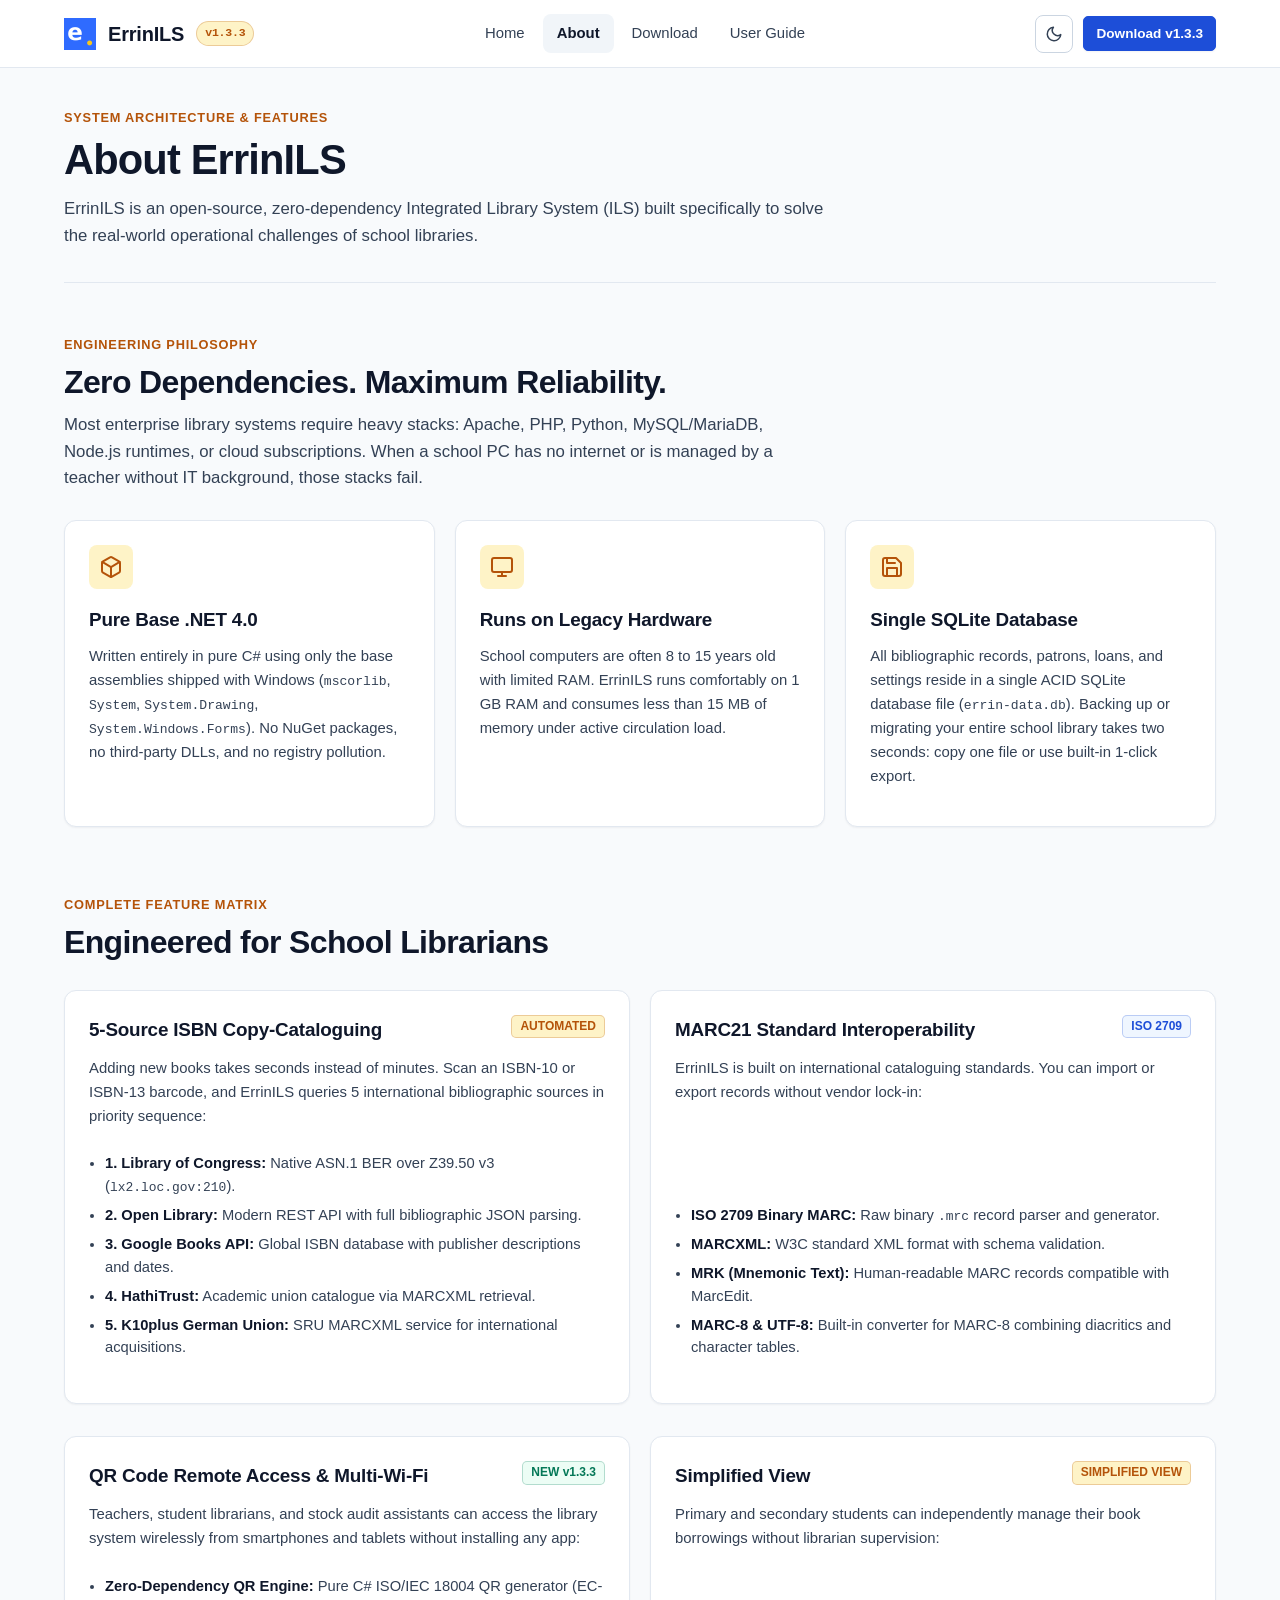
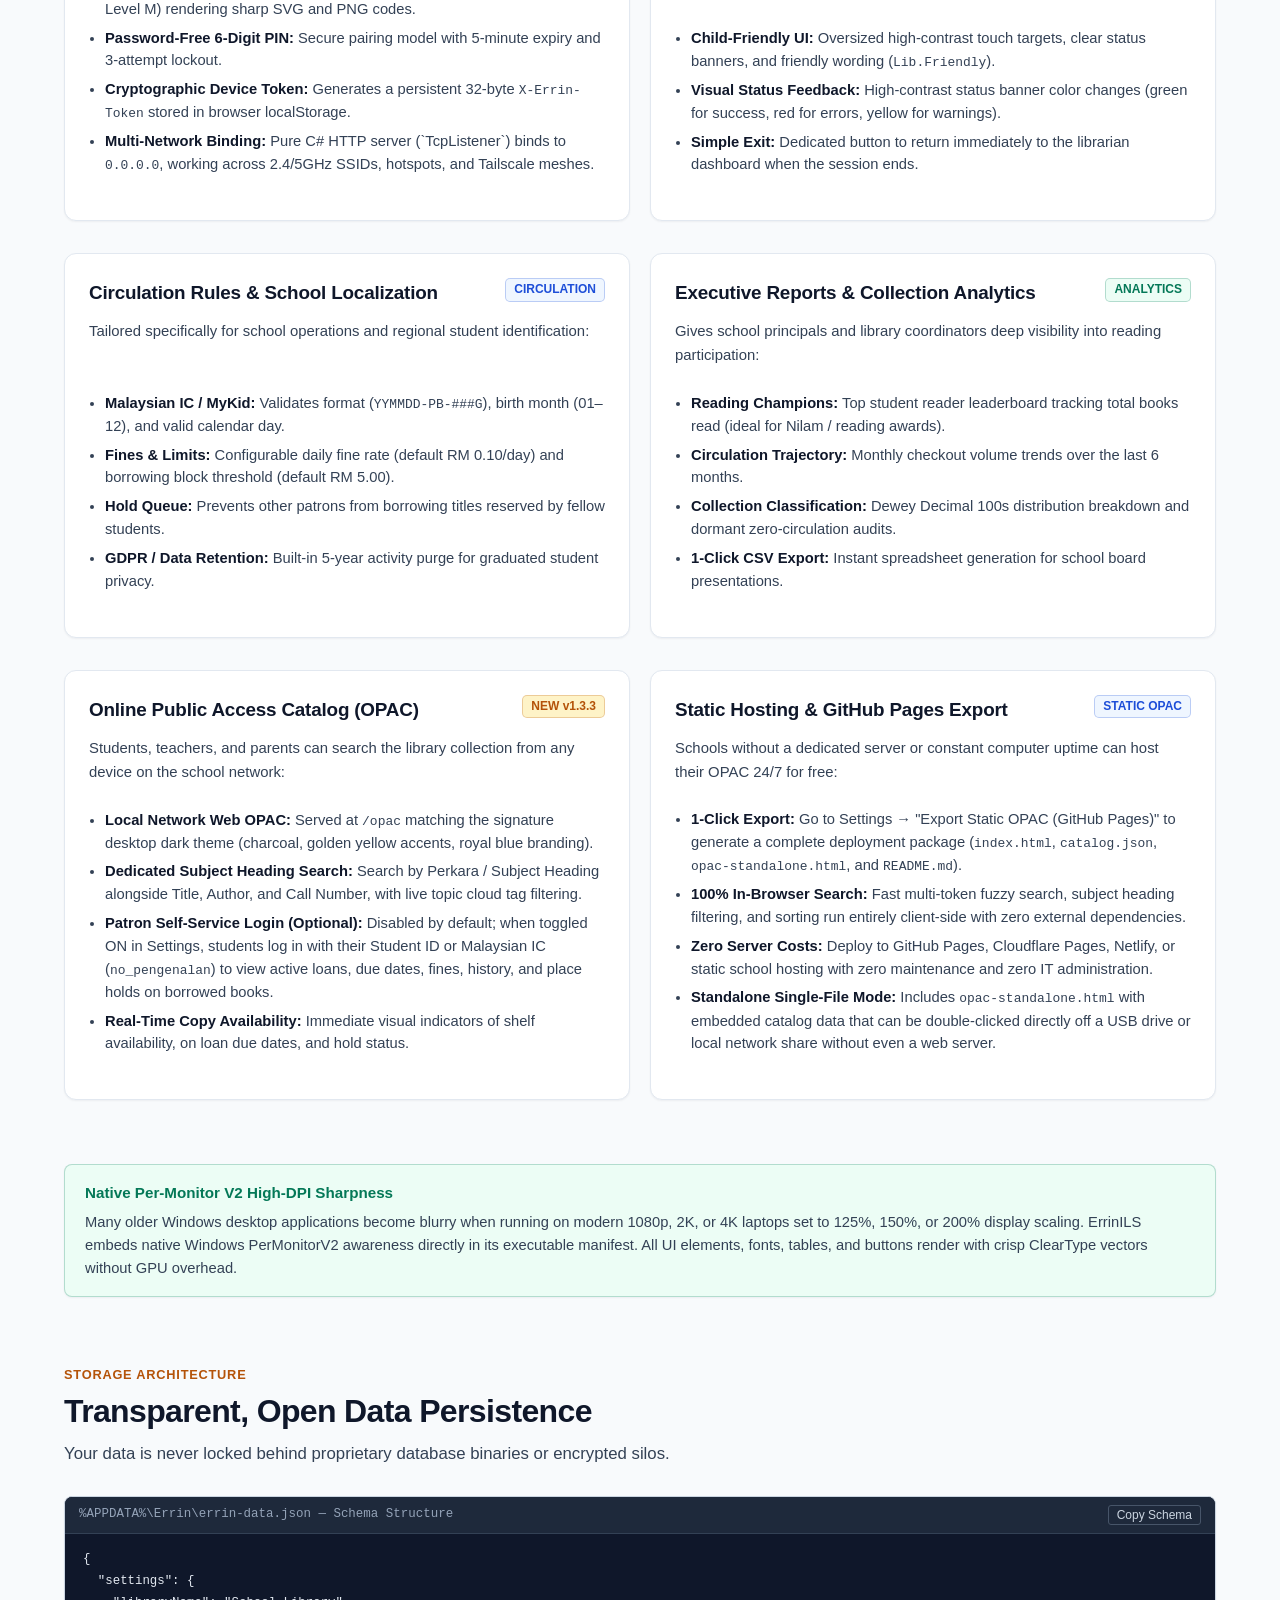
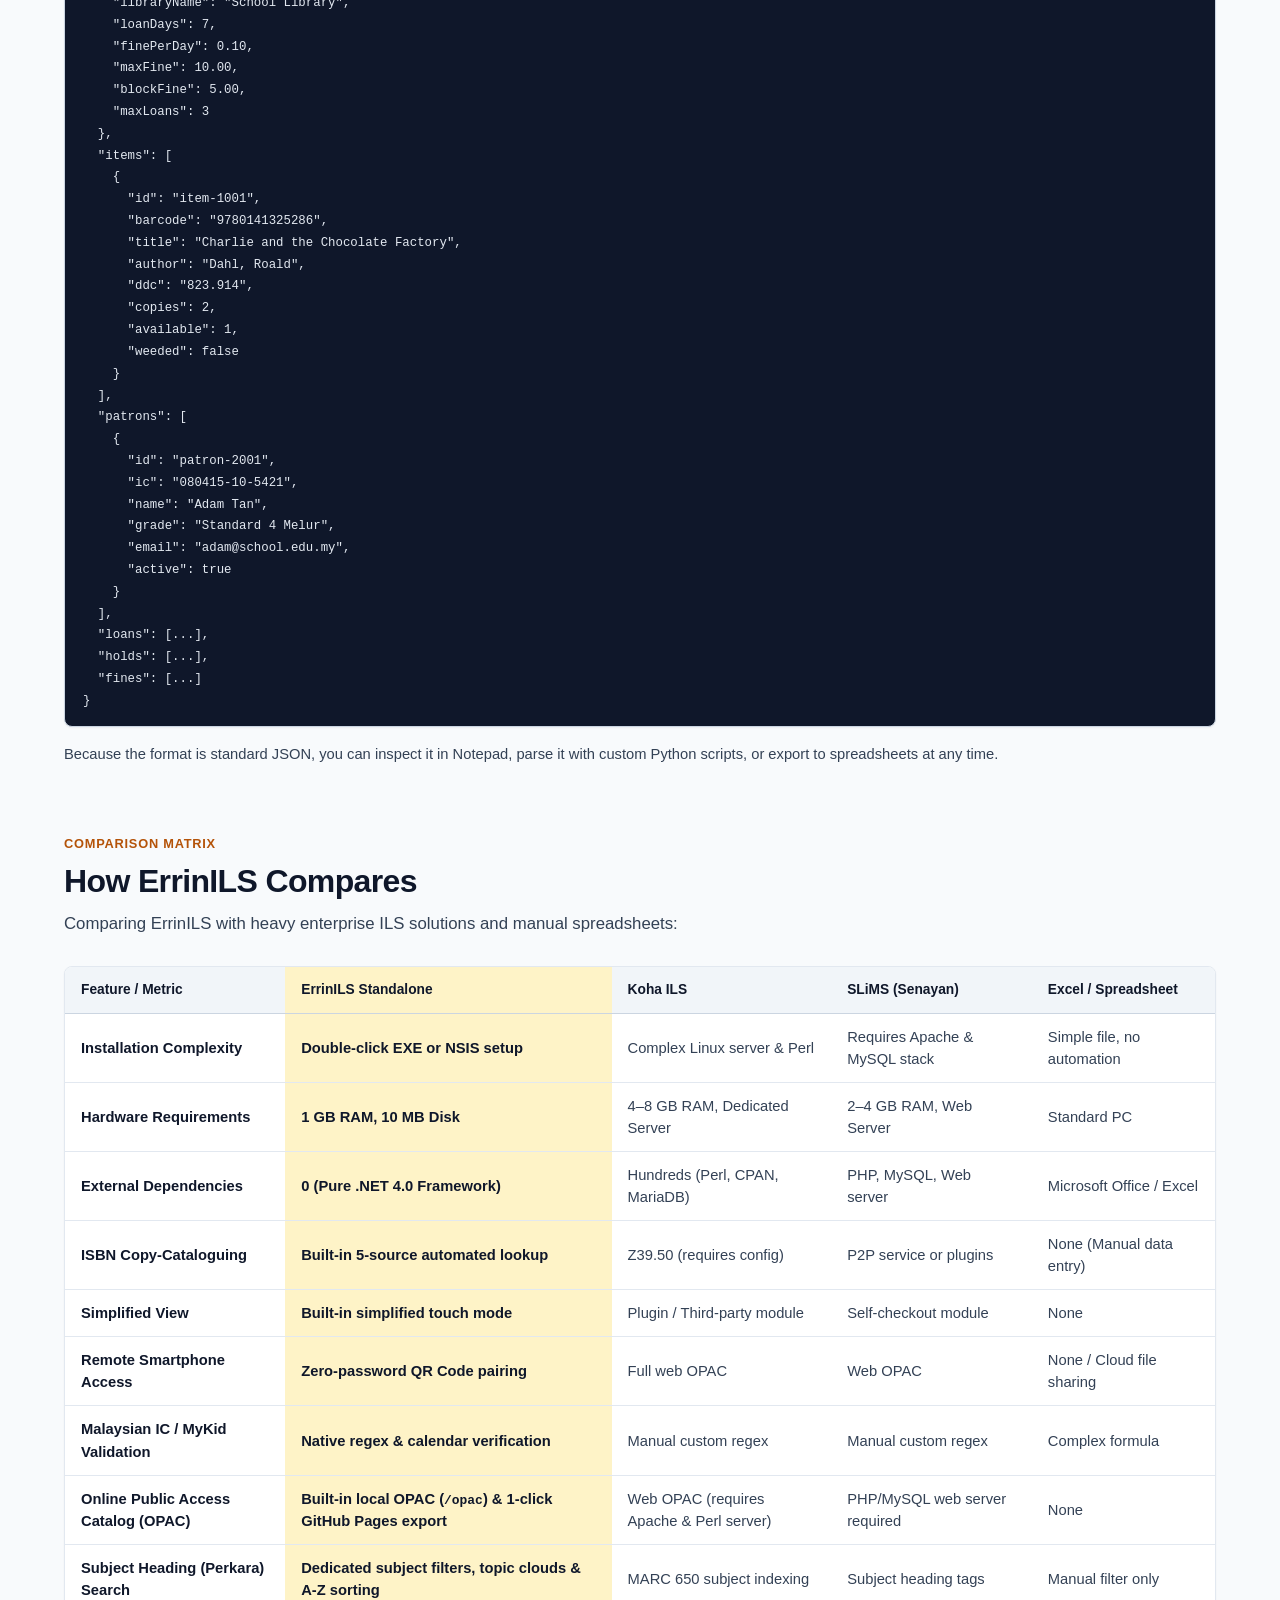
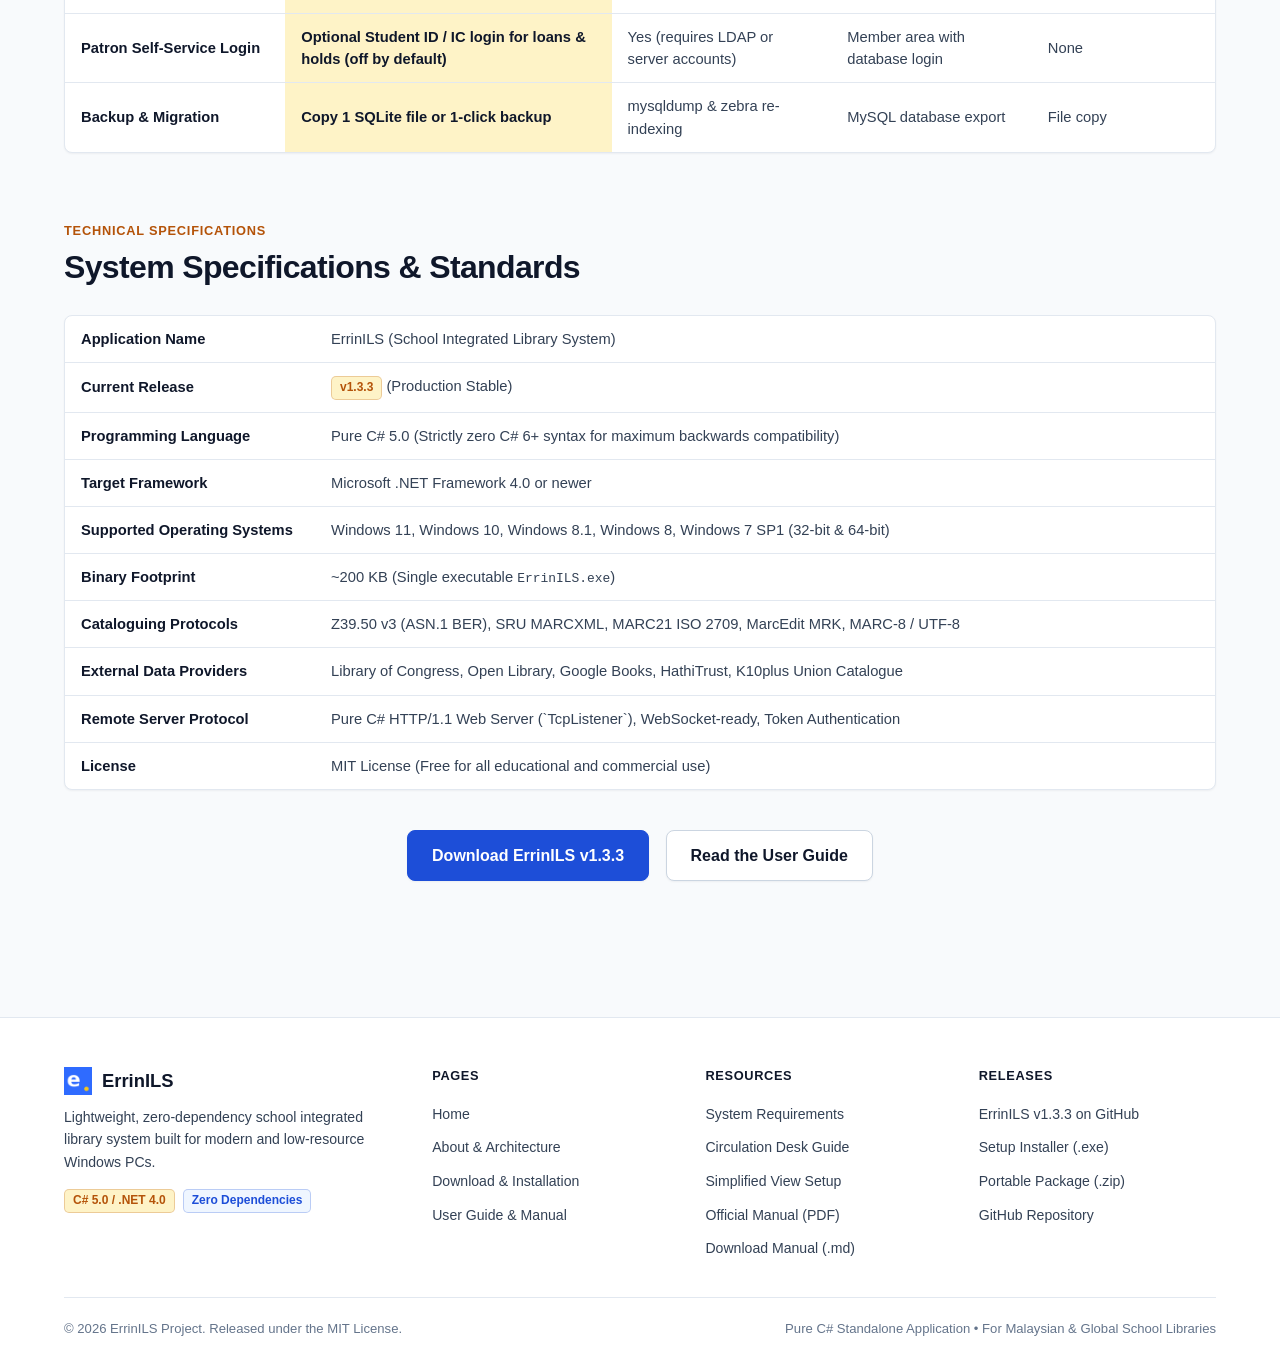
==== commit 9eb5696e: "release: v1.3.3 - Web OPAC, Subject Heading search, Patron Login, and GitHub Pages static export" ====
--- a/docs/about.html
+++ b/docs/about.html
@@ -25,7 +25,7 @@
       <a href="index.html" class="brand-link">
         <img src="assets/icon.png" alt="ErrinILS Logo" class="brand-icon">
         <span>ErrinILS</span>
-        <span class="brand-badge">v1.3.2</span>
+        <span class="brand-badge">v1.3.3</span>
       </a>
 
       <button class="mobile-menu-btn" aria-label="Toggle navigation" aria-expanded="false">☰</button>
@@ -39,7 +39,7 @@
 
       <div class="nav-actions">
         <button class="theme-toggle-btn" aria-label="Toggle theme" title="Toggle theme"></button>
-        <a href="download.html" class="btn btn-primary btn-sm">Download v1.3.2</a>
+        <a href="download.html" class="btn btn-primary btn-sm">Download v1.3.3</a>
       </div>
     </div>
   </header>
@@ -148,7 +148,7 @@
         <div class="card">
           <div style="display: flex; justify-content: space-between; align-items: flex-start; margin-bottom: 12px;">
             <h3 class="card-title" style="margin-bottom: 0;">QR Code Remote Access &amp; Multi-Wi-Fi</h3>
-            <span class="badge badge-green">NEW v1.3.2</span>
+            <span class="badge badge-green">NEW v1.3.3</span>
           </div>
           <p class="card-text">
             Teachers, student librarians, and stock audit assistants can access the library system wirelessly from smartphones and tablets without installing any app:
@@ -210,6 +210,42 @@
             <li><strong>Circulation Trajectory:</strong> Monthly checkout volume trends over the last 6 months.</li>
             <li><strong>Collection Classification:</strong> Dewey Decimal 100s distribution breakdown and dormant zero-circulation audits.</li>
             <li><strong>1-Click CSV Export:</strong> Instant spreadsheet generation for school board presentations.</li>
+          </ul>
+        </div>
+      </div>
+
+      <div class="grid-2" style="margin-top: 32px;" id="opac">
+        <!-- Feature 7 -->
+        <div class="card">
+          <div style="display: flex; justify-content: space-between; align-items: flex-start; margin-bottom: 12px;">
+            <h3 class="card-title" style="margin-bottom: 0;">Online Public Access Catalog (OPAC)</h3>
+            <span class="badge badge-gold">NEW v1.3.3</span>
+          </div>
+          <p class="card-text">
+            Students, teachers, and parents can search the library collection from any device on the school network:
+          </p>
+          <ul class="step-list" style="margin-left: 16px;">
+            <li><strong>Local Network Web OPAC:</strong> Served at <code>/opac</code> matching the signature desktop dark theme (charcoal, golden yellow accents, royal blue branding).</li>
+            <li><strong>Dedicated Subject Heading Search:</strong> Search by Perkara / Subject Heading alongside Title, Author, and Call Number, with live topic cloud tag filtering.</li>
+            <li><strong>Patron Self-Service Login (Optional):</strong> Disabled by default; when toggled ON in Settings, students log in with their Student ID or Malaysian IC (<code>no_pengenalan</code>) to view active loans, due dates, fines, history, and place holds on borrowed books.</li>
+            <li><strong>Real-Time Copy Availability:</strong> Immediate visual indicators of shelf availability, on loan due dates, and hold status.</li>
+          </ul>
+        </div>
+
+        <!-- Feature 8 -->
+        <div class="card" id="static-opac">
+          <div style="display: flex; justify-content: space-between; align-items: flex-start; margin-bottom: 12px;">
+            <h3 class="card-title" style="margin-bottom: 0;">Static Hosting &amp; GitHub Pages Export</h3>
+            <span class="badge badge-blue">STATIC OPAC</span>
+          </div>
+          <p class="card-text">
+            Schools without a dedicated server or constant computer uptime can host their OPAC 24/7 for free:
+          </p>
+          <ul class="step-list" style="margin-left: 16px;">
+            <li><strong>1-Click Export:</strong> Go to Settings → "Export Static OPAC (GitHub Pages)" to generate a complete deployment package (<code>index.html</code>, <code>catalog.json</code>, <code>opac-standalone.html</code>, and <code>README.md</code>).</li>
+            <li><strong>100% In-Browser Search:</strong> Fast multi-token fuzzy search, subject heading filtering, and sorting run entirely client-side with zero external dependencies.</li>
+            <li><strong>Zero Server Costs:</strong> Deploy to GitHub Pages, Cloudflare Pages, Netlify, or static school hosting with zero maintenance and zero IT administration.</li>
+            <li><strong>Standalone Single-File Mode:</strong> Includes <code>opac-standalone.html</code> with embedded catalog data that can be double-clicked directly off a USB drive or local network share without even a web server.</li>
           </ul>
         </div>
       </div>
@@ -355,8 +391,29 @@
               <td>Complex formula</td>
             </tr>
             <tr>
+              <td><strong>Online Public Access Catalog (OPAC)</strong></td>
+              <td class="highlight">Built-in local OPAC (<code>/opac</code>) &amp; 1-click GitHub Pages export</td>
+              <td>Web OPAC (requires Apache &amp; Perl server)</td>
+              <td>PHP/MySQL web server required</td>
+              <td>None</td>
+            </tr>
+            <tr>
+              <td><strong>Subject Heading (Perkara) Search</strong></td>
+              <td class="highlight">Dedicated subject filters, topic clouds &amp; A-Z sorting</td>
+              <td>MARC 650 subject indexing</td>
+              <td>Subject heading tags</td>
+              <td>Manual filter only</td>
+            </tr>
+            <tr>
+              <td><strong>Patron Self-Service Login</strong></td>
+              <td class="highlight">Optional Student ID / IC login for loans &amp; holds (off by default)</td>
+              <td>Yes (requires LDAP or server accounts)</td>
+              <td>Member area with database login</td>
+              <td>None</td>
+            </tr>
+            <tr>
               <td><strong>Backup &amp; Migration</strong></td>
-              <td class="highlight">Copy 1 JSON file or 1-click ZIP</td>
+              <td class="highlight">Copy 1 SQLite file or 1-click backup</td>
               <td>mysqldump &amp; zebra re-indexing</td>
               <td>MySQL database export</td>
               <td>File copy</td>
@@ -382,7 +439,7 @@
             </tr>
             <tr>
               <td><strong>Current Release</strong></td>
-              <td><span class="badge badge-gold">v1.3.2</span> (Production Stable)</td>
+              <td><span class="badge badge-gold">v1.3.3</span> (Production Stable)</td>
             </tr>
             <tr>
               <td><strong>Programming Language</strong></td>
@@ -421,7 +478,7 @@
       </div>
 
       <div style="text-align: center; margin-top: 40px;">
-        <a href="download.html" class="btn btn-primary btn-lg">Download ErrinILS v1.3.2</a>
+        <a href="download.html" class="btn btn-primary btn-lg">Download ErrinILS v1.3.3</a>
         <a href="guide.html" class="btn btn-secondary btn-lg" style="margin-left: 12px;">Read the User Guide</a>
       </div>
     </section>
@@ -462,7 +519,7 @@
             <li><a href="download.html#requirements">System Requirements</a></li>
             <li><a href="guide.html#circ">Circulation Desk Guide</a></li>
             <li><a href="guide.html#simple">Simplified View Setup</a></li>
-            <li><a href="assets/ErrinILS-User-Guide.pdf" download="ErrinILS-User-Guide-v1.3.2.pdf">Official Manual (PDF)</a></li>
+            <li><a href="assets/ErrinILS-User-Guide.pdf" download="ErrinILS-User-Guide-v1.3.3.pdf">Official Manual (PDF)</a></li>
             <li><a href="assets/ErrinILS-User-Guide.md" download>Download Manual (.md)</a></li>
           </ul>
         </div>
@@ -470,9 +527,9 @@
         <div>
           <div class="footer-col-title">Releases</div>
           <ul class="footer-links">
-            <li><a href="https://github.com/RZSY/ErrinILS/releases/tag/v1.3.2" target="_blank" rel="noopener">ErrinILS v1.3.2 on GitHub</a></li>
-            <li><a href="https://github.com/RZSY/ErrinILS/releases/download/v1.3.2/ErrinILS-Setup-1.3.2.exe">Setup Installer (.exe)</a></li>
-            <li><a href="https://github.com/RZSY/ErrinILS/releases/download/v1.3.2/ErrinILS-Windows.zip">Portable Package (.zip)</a></li>
+            <li><a href="https://github.com/RZSY/ErrinILS/releases/tag/v1.3.3" target="_blank" rel="noopener">ErrinILS v1.3.3 on GitHub</a></li>
+            <li><a href="https://github.com/RZSY/ErrinILS/releases/download/v1.3.3/ErrinILS-Setup-1.3.3.exe">Setup Installer (.exe)</a></li>
+            <li><a href="https://github.com/RZSY/ErrinILS/releases/download/v1.3.3/ErrinILS-Windows.zip">Portable Package (.zip)</a></li>
             <li><a href="https://github.com/RZSY/ErrinILS" target="_blank" rel="noopener">GitHub Repository</a></li>
           </ul>
         </div>
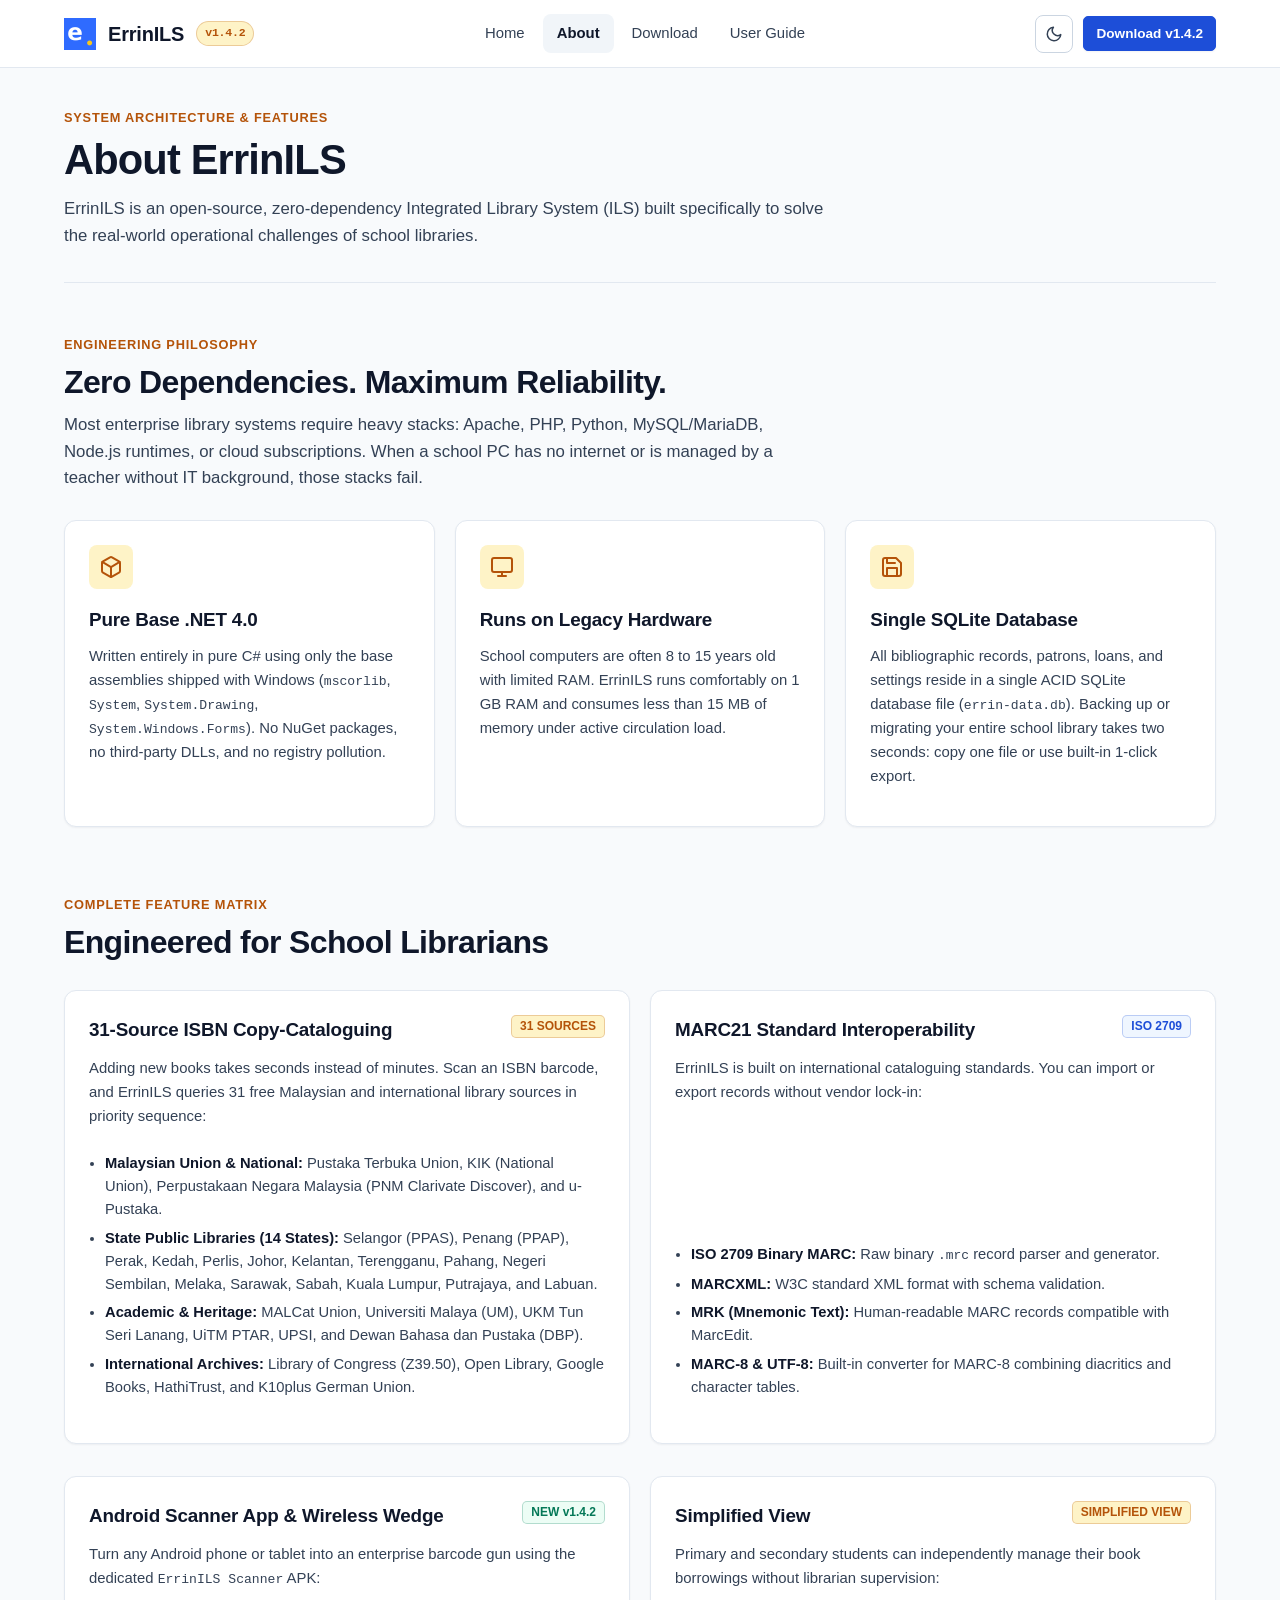
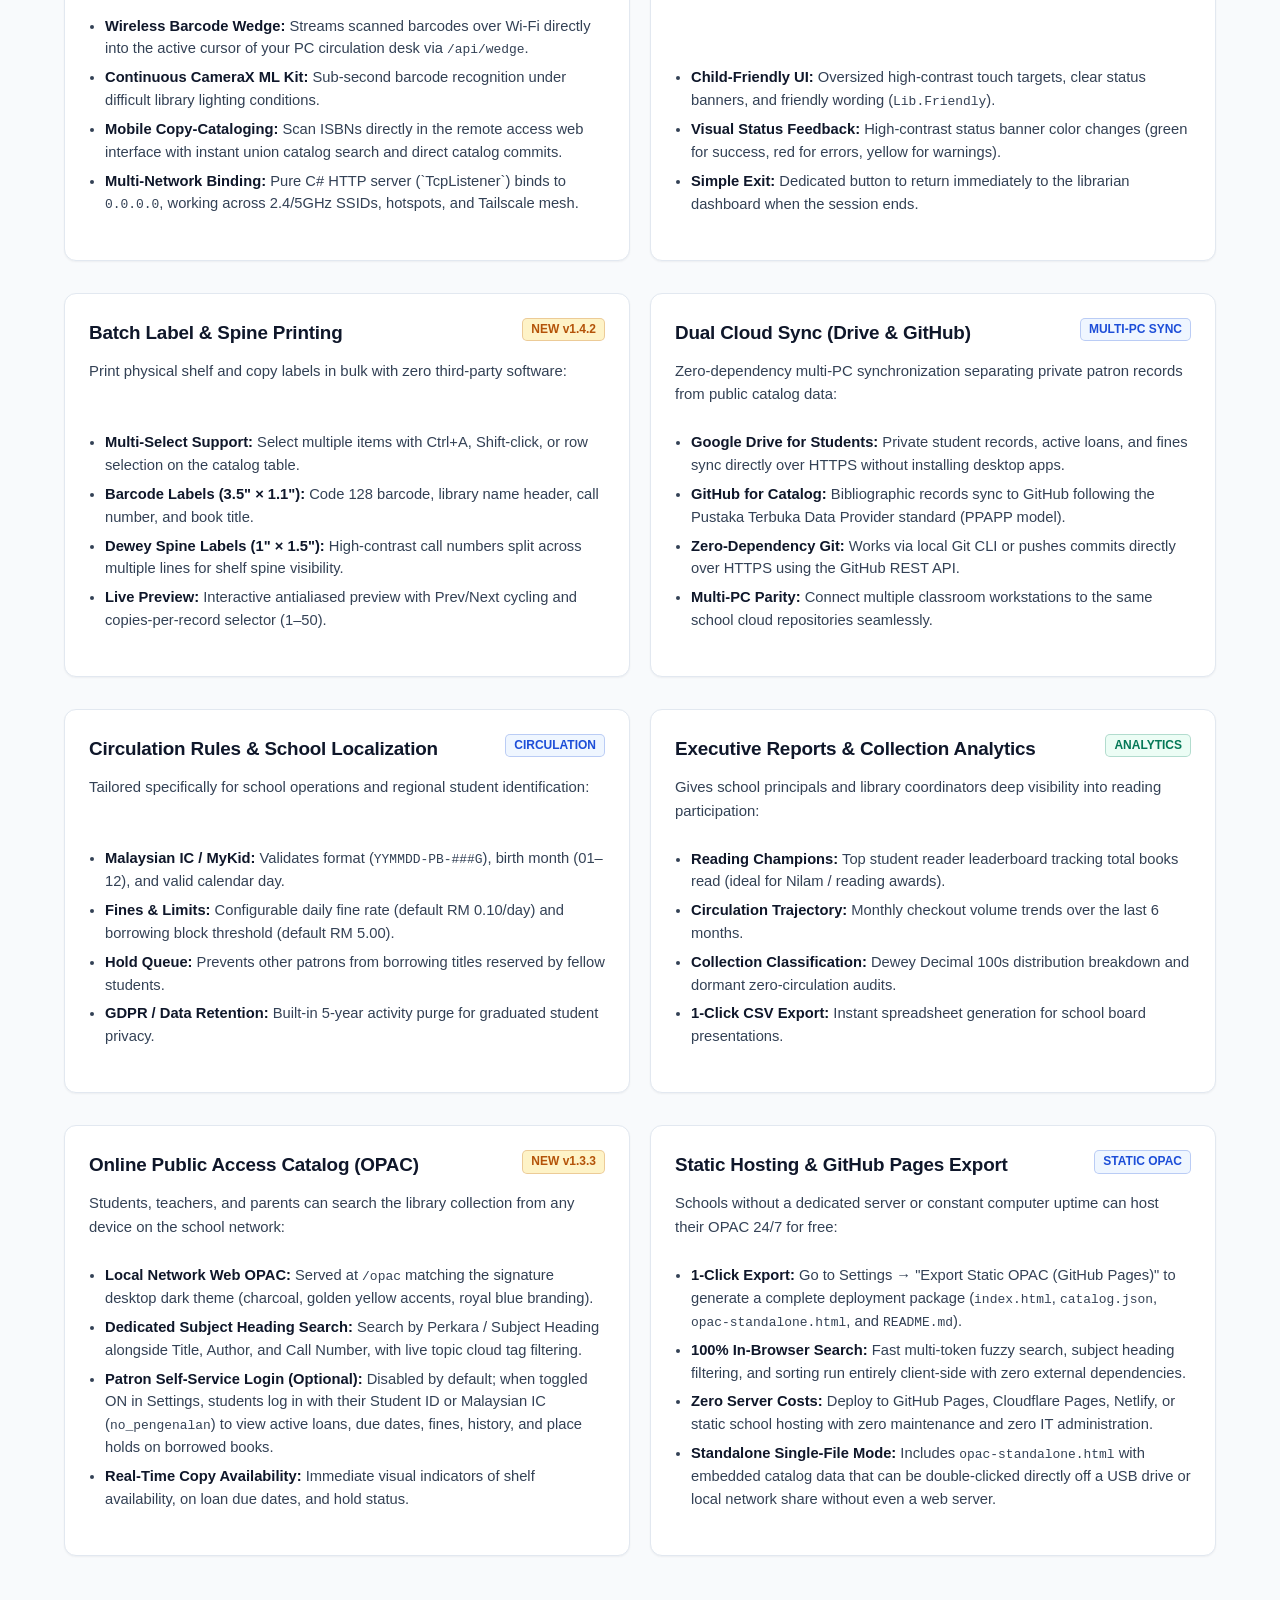
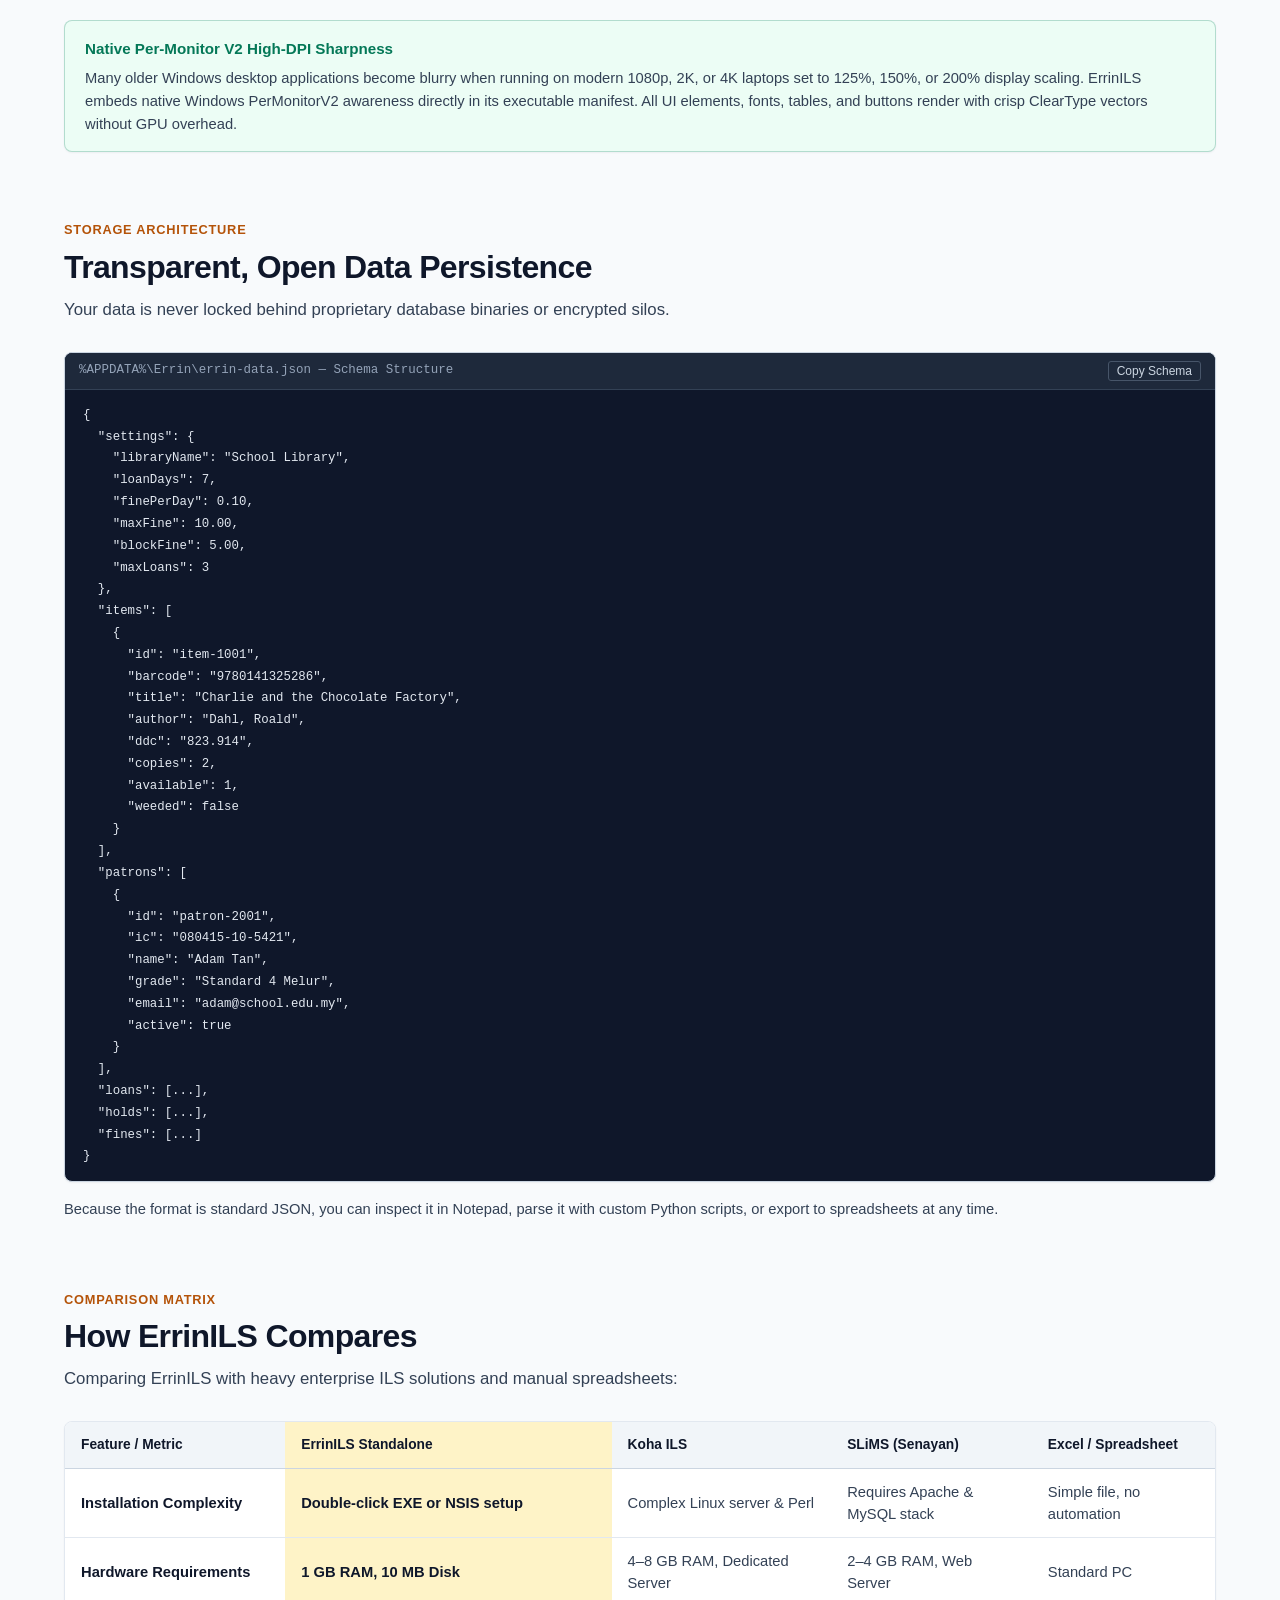
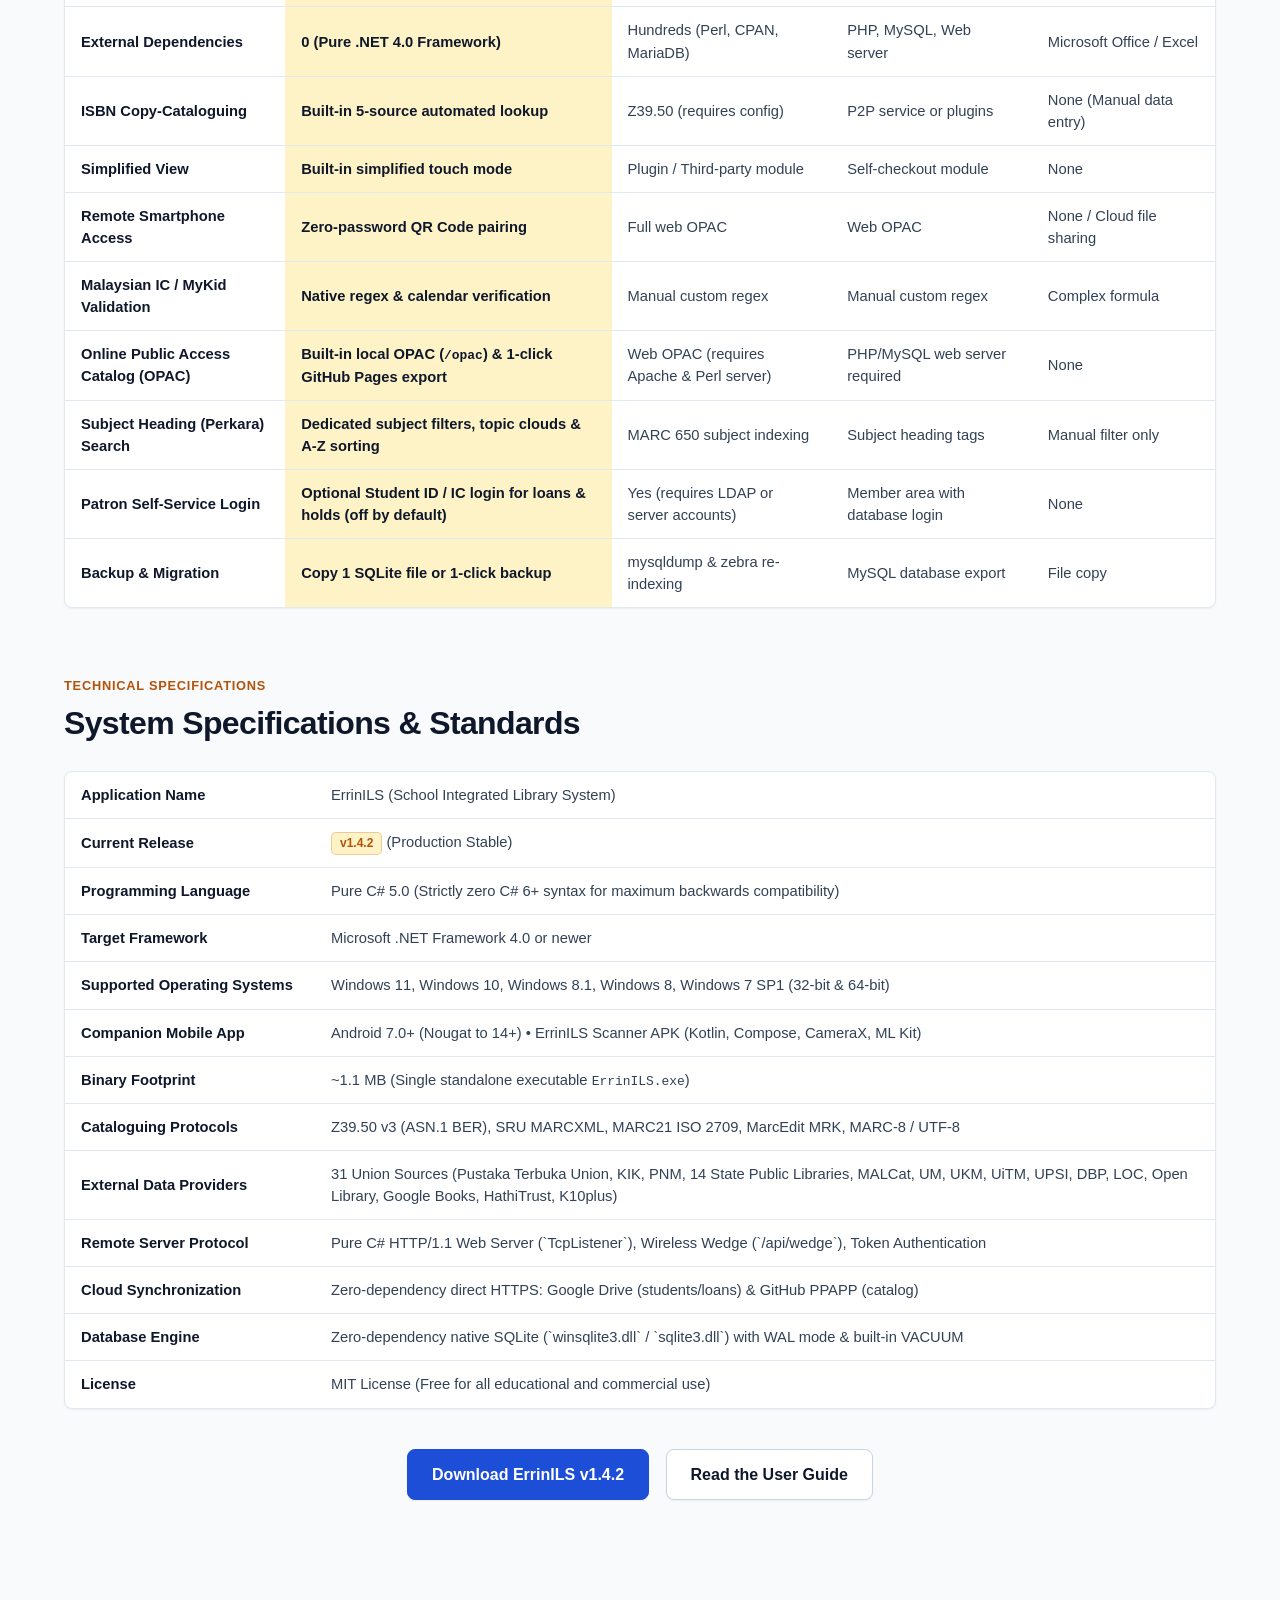
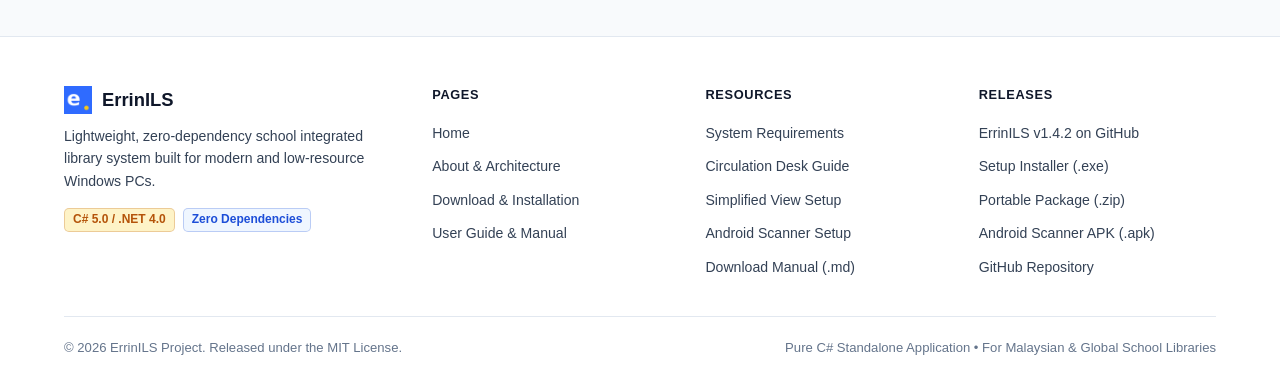
==== commit 1f8a498a: "Release v1.4.2: Android companion APK, batch label printing, remote copy-cataloging, auto-updater fi" ====
--- a/docs/about.html
+++ b/docs/about.html
@@ -25,7 +25,7 @@
       <a href="index.html" class="brand-link">
         <img src="assets/icon.png" alt="ErrinILS Logo" class="brand-icon">
         <span>ErrinILS</span>
-        <span class="brand-badge">v1.3.3</span>
+        <span class="brand-badge">v1.4.2</span>
       </a>
 
       <button class="mobile-menu-btn" aria-label="Toggle navigation" aria-expanded="false">☰</button>
@@ -39,7 +39,7 @@
 
       <div class="nav-actions">
         <button class="theme-toggle-btn" aria-label="Toggle theme" title="Toggle theme"></button>
-        <a href="download.html" class="btn btn-primary btn-sm">Download v1.3.3</a>
+        <a href="download.html" class="btn btn-primary btn-sm">Download v1.4.2</a>
       </div>
     </div>
   </header>
@@ -110,18 +110,17 @@
         <!-- Feature 1 -->
         <div class="card">
           <div style="display: flex; justify-content: space-between; align-items: flex-start; margin-bottom: 12px;">
-            <h3 class="card-title" style="margin-bottom: 0;">5-Source ISBN Copy-Cataloguing</h3>
-            <span class="badge badge-gold">AUTOMATED</span>
-          </div>
-          <p class="card-text">
-            Adding new books takes seconds instead of minutes. Scan an ISBN-10 or ISBN-13 barcode, and ErrinILS queries 5 international bibliographic sources in priority sequence:
-          </p>
-          <ul class="step-list" style="margin-left: 16px;">
-            <li><strong>1. Library of Congress:</strong> Native ASN.1 BER over Z39.50 v3 (<code>lx2.loc.gov:210</code>).</li>
-            <li><strong>2. Open Library:</strong> Modern REST API with full bibliographic JSON parsing.</li>
-            <li><strong>3. Google Books API:</strong> Global ISBN database with publisher descriptions and dates.</li>
-            <li><strong>4. HathiTrust:</strong> Academic union catalogue via MARCXML retrieval.</li>
-            <li><strong>5. K10plus German Union:</strong> SRU MARCXML service for international acquisitions.</li>
+            <h3 class="card-title" style="margin-bottom: 0;">31-Source ISBN Copy-Cataloguing</h3>
+            <span class="badge badge-gold">31 SOURCES</span>
+          </div>
+          <p class="card-text">
+            Adding new books takes seconds instead of minutes. Scan an ISBN barcode, and ErrinILS queries 31 free Malaysian and international library sources in priority sequence:
+          </p>
+          <ul class="step-list" style="margin-left: 16px;">
+            <li><strong>Malaysian Union &amp; National:</strong> Pustaka Terbuka Union, KIK (National Union), Perpustakaan Negara Malaysia (PNM Clarivate Discover), and u-Pustaka.</li>
+            <li><strong>State Public Libraries (14 States):</strong> Selangor (PPAS), Penang (PPAP), Perak, Kedah, Perlis, Johor, Kelantan, Terengganu, Pahang, Negeri Sembilan, Melaka, Sarawak, Sabah, Kuala Lumpur, Putrajaya, and Labuan.</li>
+            <li><strong>Academic &amp; Heritage:</strong> MALCat Union, Universiti Malaya (UM), UKM Tun Seri Lanang, UiTM PTAR, UPSI, and Dewan Bahasa dan Pustaka (DBP).</li>
+            <li><strong>International Archives:</strong> Library of Congress (Z39.50), Open Library, Google Books, HathiTrust, and K10plus German Union.</li>
           </ul>
         </div>
 
@@ -147,17 +146,17 @@
         <!-- Feature 3 -->
         <div class="card">
           <div style="display: flex; justify-content: space-between; align-items: flex-start; margin-bottom: 12px;">
-            <h3 class="card-title" style="margin-bottom: 0;">QR Code Remote Access &amp; Multi-Wi-Fi</h3>
-            <span class="badge badge-green">NEW v1.3.3</span>
-          </div>
-          <p class="card-text">
-            Teachers, student librarians, and stock audit assistants can access the library system wirelessly from smartphones and tablets without installing any app:
-          </p>
-          <ul class="step-list" style="margin-left: 16px;">
-            <li><strong>Zero-Dependency QR Engine:</strong> Pure C# ISO/IEC 18004 QR generator (EC-Level M) rendering sharp SVG and PNG codes.</li>
-            <li><strong>Password-Free 6-Digit PIN:</strong> Secure pairing model with 5-minute expiry and 3-attempt lockout.</li>
-            <li><strong>Cryptographic Device Token:</strong> Generates a persistent 32-byte <code>X-Errin-Token</code> stored in browser localStorage.</li>
-            <li><strong>Multi-Network Binding:</strong> Pure C# HTTP server (`TcpListener`) binds to <code>0.0.0.0</code>, working across 2.4/5GHz SSIDs, hotspots, and Tailscale meshes.</li>
+            <h3 class="card-title" style="margin-bottom: 0;">Android Scanner App &amp; Wireless Wedge</h3>
+            <span class="badge badge-green">NEW v1.4.2</span>
+          </div>
+          <p class="card-text">
+            Turn any Android phone or tablet into an enterprise barcode gun using the dedicated <code>ErrinILS Scanner</code> APK:
+          </p>
+          <ul class="step-list" style="margin-left: 16px;">
+            <li><strong>Wireless Barcode Wedge:</strong> Streams scanned barcodes over Wi-Fi directly into the active cursor of your PC circulation desk via <code>/api/wedge</code>.</li>
+            <li><strong>Continuous CameraX ML Kit:</strong> Sub-second barcode recognition under difficult library lighting conditions.</li>
+            <li><strong>Mobile Copy-Cataloging:</strong> Scan ISBNs directly in the remote access web interface with instant union catalog search and direct catalog commits.</li>
+            <li><strong>Multi-Network Binding:</strong> Pure C# HTTP server (`TcpListener`) binds to <code>0.0.0.0</code>, working across 2.4/5GHz SSIDs, hotspots, and Tailscale mesh.</li>
           </ul>
         </div>
 
@@ -174,6 +173,42 @@
             <li><strong>Child-Friendly UI:</strong> Oversized high-contrast touch targets, clear status banners, and friendly wording (<code>Lib.Friendly</code>).</li>
             <li><strong>Visual Status Feedback:</strong> High-contrast status banner color changes (green for success, red for errors, yellow for warnings).</li>
             <li><strong>Simple Exit:</strong> Dedicated button to return immediately to the librarian dashboard when the session ends.</li>
+          </ul>
+        </div>
+      </div>
+
+      <div class="grid-2" style="margin-bottom: 32px;" id="labels-cloud">
+        <!-- Feature 5: Batch Labels -->
+        <div class="card">
+          <div style="display: flex; justify-content: space-between; align-items: flex-start; margin-bottom: 12px;">
+            <h3 class="card-title" style="margin-bottom: 0;">Batch Label &amp; Spine Printing</h3>
+            <span class="badge badge-gold">NEW v1.4.2</span>
+          </div>
+          <p class="card-text">
+            Print physical shelf and copy labels in bulk with zero third-party software:
+          </p>
+          <ul class="step-list" style="margin-left: 16px;">
+            <li><strong>Multi-Select Support:</strong> Select multiple items with Ctrl+A, Shift-click, or row selection on the catalog table.</li>
+            <li><strong>Barcode Labels (3.5" × 1.1"):</strong> Code 128 barcode, library name header, call number, and book title.</li>
+            <li><strong>Dewey Spine Labels (1" × 1.5"):</strong> High-contrast call numbers split across multiple lines for shelf spine visibility.</li>
+            <li><strong>Live Preview:</strong> Interactive antialiased preview with Prev/Next cycling and copies-per-record selector (1–50).</li>
+          </ul>
+        </div>
+
+        <!-- Feature 6: Dual Cloud -->
+        <div class="card">
+          <div style="display: flex; justify-content: space-between; align-items: flex-start; margin-bottom: 12px;">
+            <h3 class="card-title" style="margin-bottom: 0;">Dual Cloud Sync (Drive &amp; GitHub)</h3>
+            <span class="badge badge-blue">MULTI-PC SYNC</span>
+          </div>
+          <p class="card-text">
+            Zero-dependency multi-PC synchronization separating private patron records from public catalog data:
+          </p>
+          <ul class="step-list" style="margin-left: 16px;">
+            <li><strong>Google Drive for Students:</strong> Private student records, active loans, and fines sync directly over HTTPS without installing desktop apps.</li>
+            <li><strong>GitHub for Catalog:</strong> Bibliographic records sync to GitHub following the Pustaka Terbuka Data Provider standard (PPAPP model).</li>
+            <li><strong>Zero-Dependency Git:</strong> Works via local Git CLI or pushes commits directly over HTTPS using the GitHub REST API.</li>
+            <li><strong>Multi-PC Parity:</strong> Connect multiple classroom workstations to the same school cloud repositories seamlessly.</li>
           </ul>
         </div>
       </div>
@@ -439,7 +474,7 @@
             </tr>
             <tr>
               <td><strong>Current Release</strong></td>
-              <td><span class="badge badge-gold">v1.3.3</span> (Production Stable)</td>
+              <td><span class="badge badge-gold">v1.4.2</span> (Production Stable)</td>
             </tr>
             <tr>
               <td><strong>Programming Language</strong></td>
@@ -454,8 +489,12 @@
               <td>Windows 11, Windows 10, Windows 8.1, Windows 8, Windows 7 SP1 (32-bit &amp; 64-bit)</td>
             </tr>
             <tr>
+              <td><strong>Companion Mobile App</strong></td>
+              <td>Android 7.0+ (Nougat to 14+) • ErrinILS Scanner APK (Kotlin, Compose, CameraX, ML Kit)</td>
+            </tr>
+            <tr>
               <td><strong>Binary Footprint</strong></td>
-              <td>~200 KB (Single executable <code>ErrinILS.exe</code>)</td>
+              <td>~1.1 MB (Single standalone executable <code>ErrinILS.exe</code>)</td>
             </tr>
             <tr>
               <td><strong>Cataloguing Protocols</strong></td>
@@ -463,11 +502,19 @@
             </tr>
             <tr>
               <td><strong>External Data Providers</strong></td>
-              <td>Library of Congress, Open Library, Google Books, HathiTrust, K10plus Union Catalogue</td>
+              <td>31 Union Sources (Pustaka Terbuka Union, KIK, PNM, 14 State Public Libraries, MALCat, UM, UKM, UiTM, UPSI, DBP, LOC, Open Library, Google Books, HathiTrust, K10plus)</td>
             </tr>
             <tr>
               <td><strong>Remote Server Protocol</strong></td>
-              <td>Pure C# HTTP/1.1 Web Server (`TcpListener`), WebSocket-ready, Token Authentication</td>
+              <td>Pure C# HTTP/1.1 Web Server (`TcpListener`), Wireless Wedge (`/api/wedge`), Token Authentication</td>
+            </tr>
+            <tr>
+              <td><strong>Cloud Synchronization</strong></td>
+              <td>Zero-dependency direct HTTPS: Google Drive (students/loans) &amp; GitHub PPAPP (catalog)</td>
+            </tr>
+            <tr>
+              <td><strong>Database Engine</strong></td>
+              <td>Zero-dependency native SQLite (`winsqlite3.dll` / `sqlite3.dll`) with WAL mode &amp; built-in VACUUM</td>
             </tr>
             <tr>
               <td><strong>License</strong></td>
@@ -478,7 +525,7 @@
       </div>
 
       <div style="text-align: center; margin-top: 40px;">
-        <a href="download.html" class="btn btn-primary btn-lg">Download ErrinILS v1.3.3</a>
+        <a href="download.html" class="btn btn-primary btn-lg">Download ErrinILS v1.4.2</a>
         <a href="guide.html" class="btn btn-secondary btn-lg" style="margin-left: 12px;">Read the User Guide</a>
       </div>
     </section>
@@ -519,7 +566,7 @@
             <li><a href="download.html#requirements">System Requirements</a></li>
             <li><a href="guide.html#circ">Circulation Desk Guide</a></li>
             <li><a href="guide.html#simple">Simplified View Setup</a></li>
-            <li><a href="assets/ErrinILS-User-Guide.pdf" download="ErrinILS-User-Guide-v1.3.3.pdf">Official Manual (PDF)</a></li>
+            <li><a href="guide.html#ch13-7">Android Scanner Setup</a></li>
             <li><a href="assets/ErrinILS-User-Guide.md" download>Download Manual (.md)</a></li>
           </ul>
         </div>
@@ -527,9 +574,10 @@
         <div>
           <div class="footer-col-title">Releases</div>
           <ul class="footer-links">
-            <li><a href="https://github.com/RZSY/ErrinILS/releases/tag/v1.3.3" target="_blank" rel="noopener">ErrinILS v1.3.3 on GitHub</a></li>
-            <li><a href="https://github.com/RZSY/ErrinILS/releases/download/v1.3.3/ErrinILS-Setup-1.3.3.exe">Setup Installer (.exe)</a></li>
-            <li><a href="https://github.com/RZSY/ErrinILS/releases/download/v1.3.3/ErrinILS-Windows.zip">Portable Package (.zip)</a></li>
+            <li><a href="https://github.com/RZSY/ErrinILS/releases/tag/v1.4.2" target="_blank" rel="noopener">ErrinILS v1.4.2 on GitHub</a></li>
+            <li><a href="https://github.com/RZSY/ErrinILS/releases/download/v1.4.2/ErrinILS-Setup-1.4.2.exe">Setup Installer (.exe)</a></li>
+            <li><a href="https://github.com/RZSY/ErrinILS/releases/download/v1.4.2/ErrinILS-Windows.zip">Portable Package (.zip)</a></li>
+            <li><a href="https://github.com/RZSY/ErrinILS/releases/download/v1.4.2/ErrinILS-Scanner-v1.4.2.apk">Android Scanner APK (.apk)</a></li>
             <li><a href="https://github.com/RZSY/ErrinILS" target="_blank" rel="noopener">GitHub Repository</a></li>
           </ul>
         </div>
--- a/docs/styles.css
+++ b/docs/styles.css
@@ -1085,7 +1085,7 @@
 
 .download-cards-grid {
   display: grid;
-  grid-template-columns: repeat(3, 1fr);
+  grid-template-columns: repeat(auto-fit, minmax(250px, 1fr));
   gap: 20px;
   margin-bottom: 48px;
 }
@@ -1373,3 +1373,39 @@
     grid-template-columns: 1fr;
   }
 }
+
+/* -------------------------------------------------------------------
+   Flowchart & Visual Architecture Diagrams
+   ------------------------------------------------------------------- */
+.flowchart-container {
+  background: var(--bg-surface);
+  border: 1px solid var(--border-subtle);
+  border-left: 4px solid var(--primary-accent);
+  border-radius: var(--radius-md);
+  padding: 20px;
+  margin: 24px 0;
+  box-shadow: var(--shadow-sm);
+  overflow-x: auto;
+}
+.flowchart-title {
+  font-size: 1.05rem;
+  font-weight: 700;
+  color: var(--text-main);
+  margin-bottom: 6px;
+  display: flex;
+  align-items: center;
+  gap: 8px;
+}
+.flowchart-desc {
+  font-size: 0.88rem;
+  color: var(--text-muted);
+  margin-bottom: 18px;
+  line-height: 1.4;
+}
+.flowchart-svg {
+  display: block;
+  max-width: 100%;
+  min-width: 640px;
+  height: auto;
+  margin: 0 auto;
+}
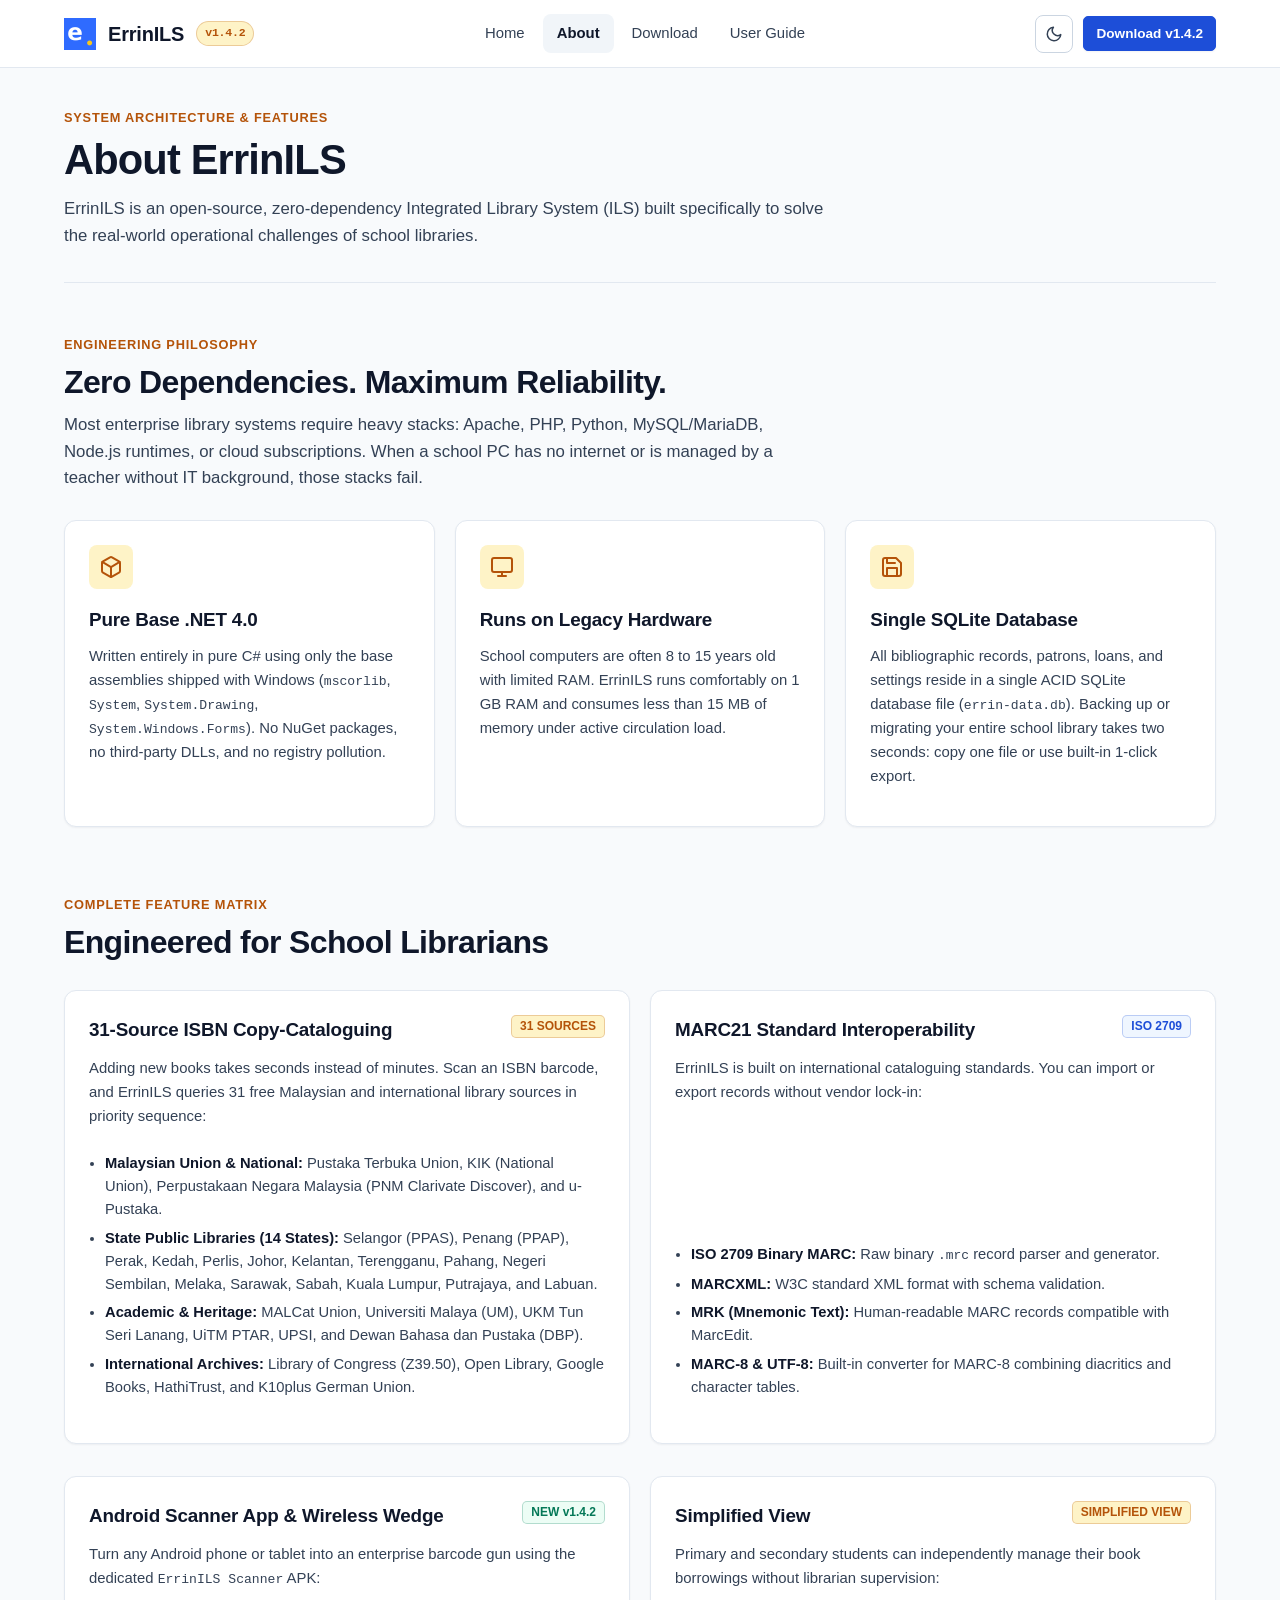
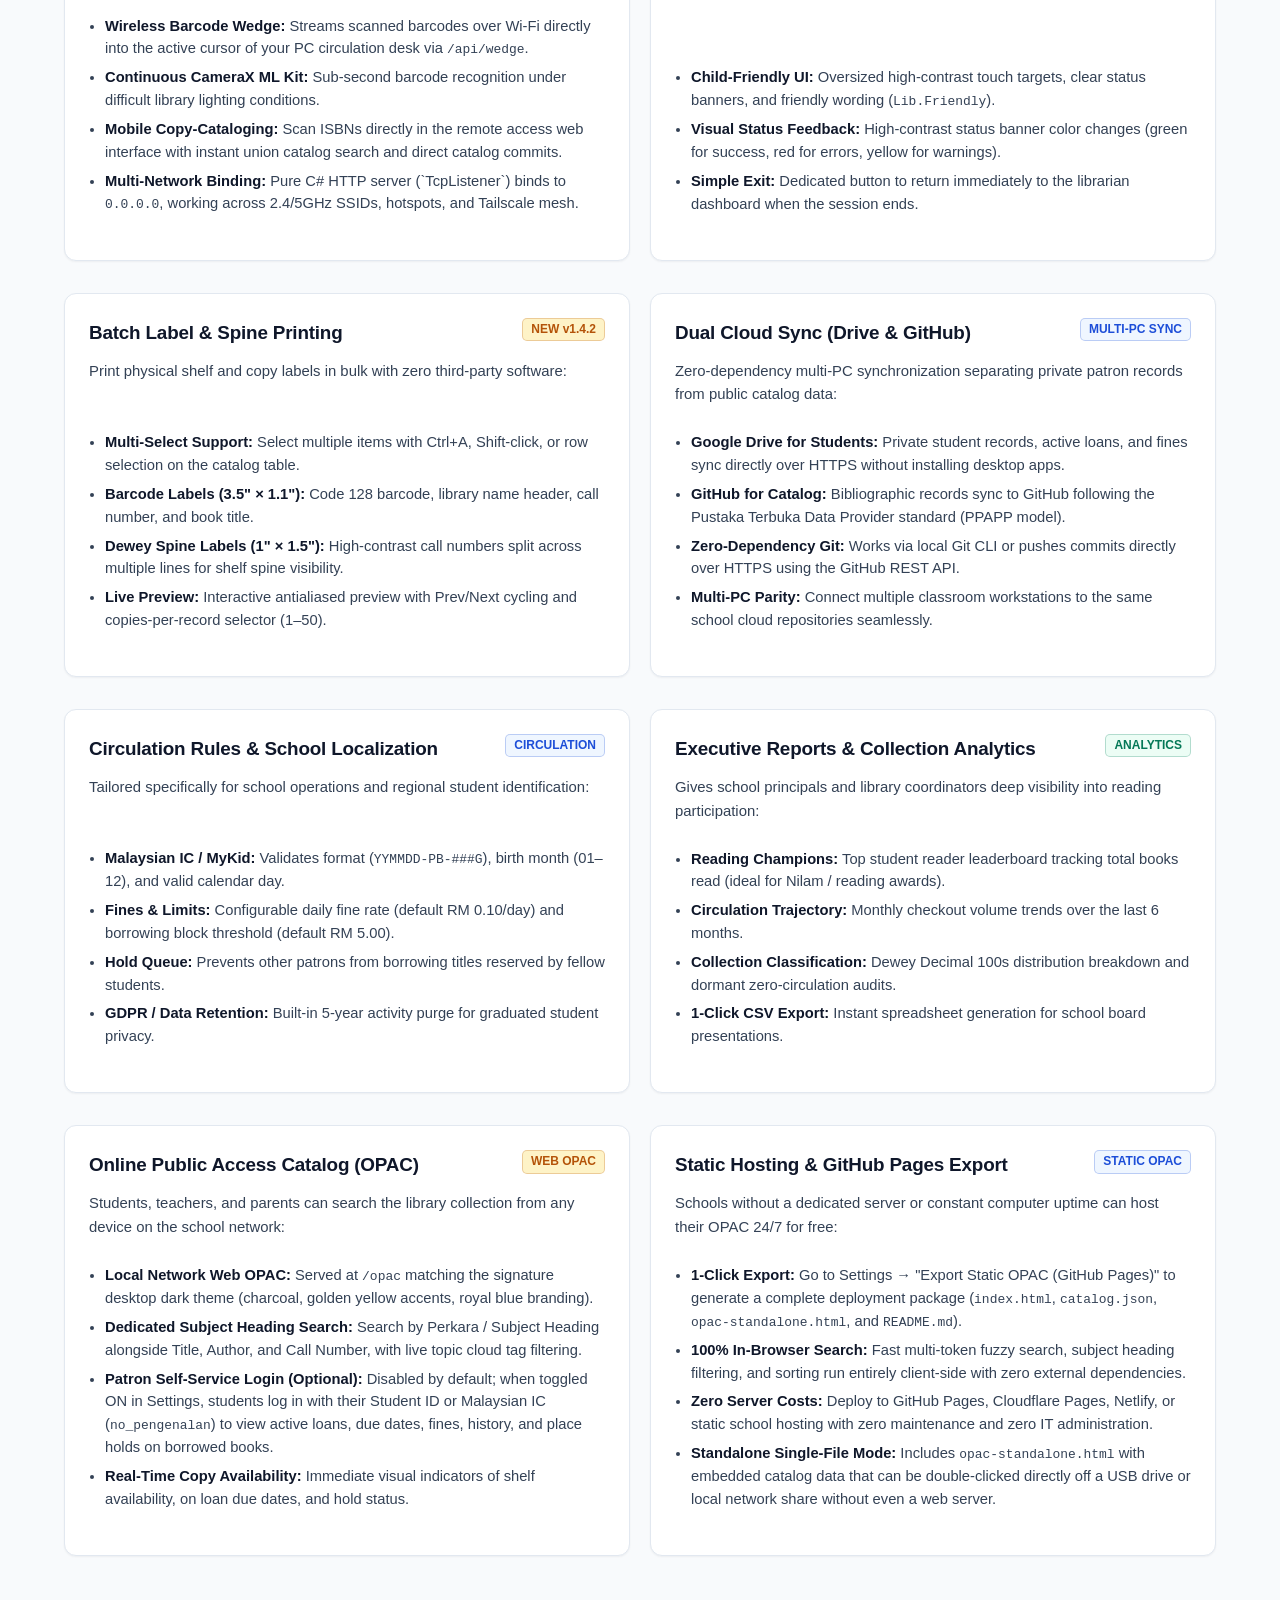
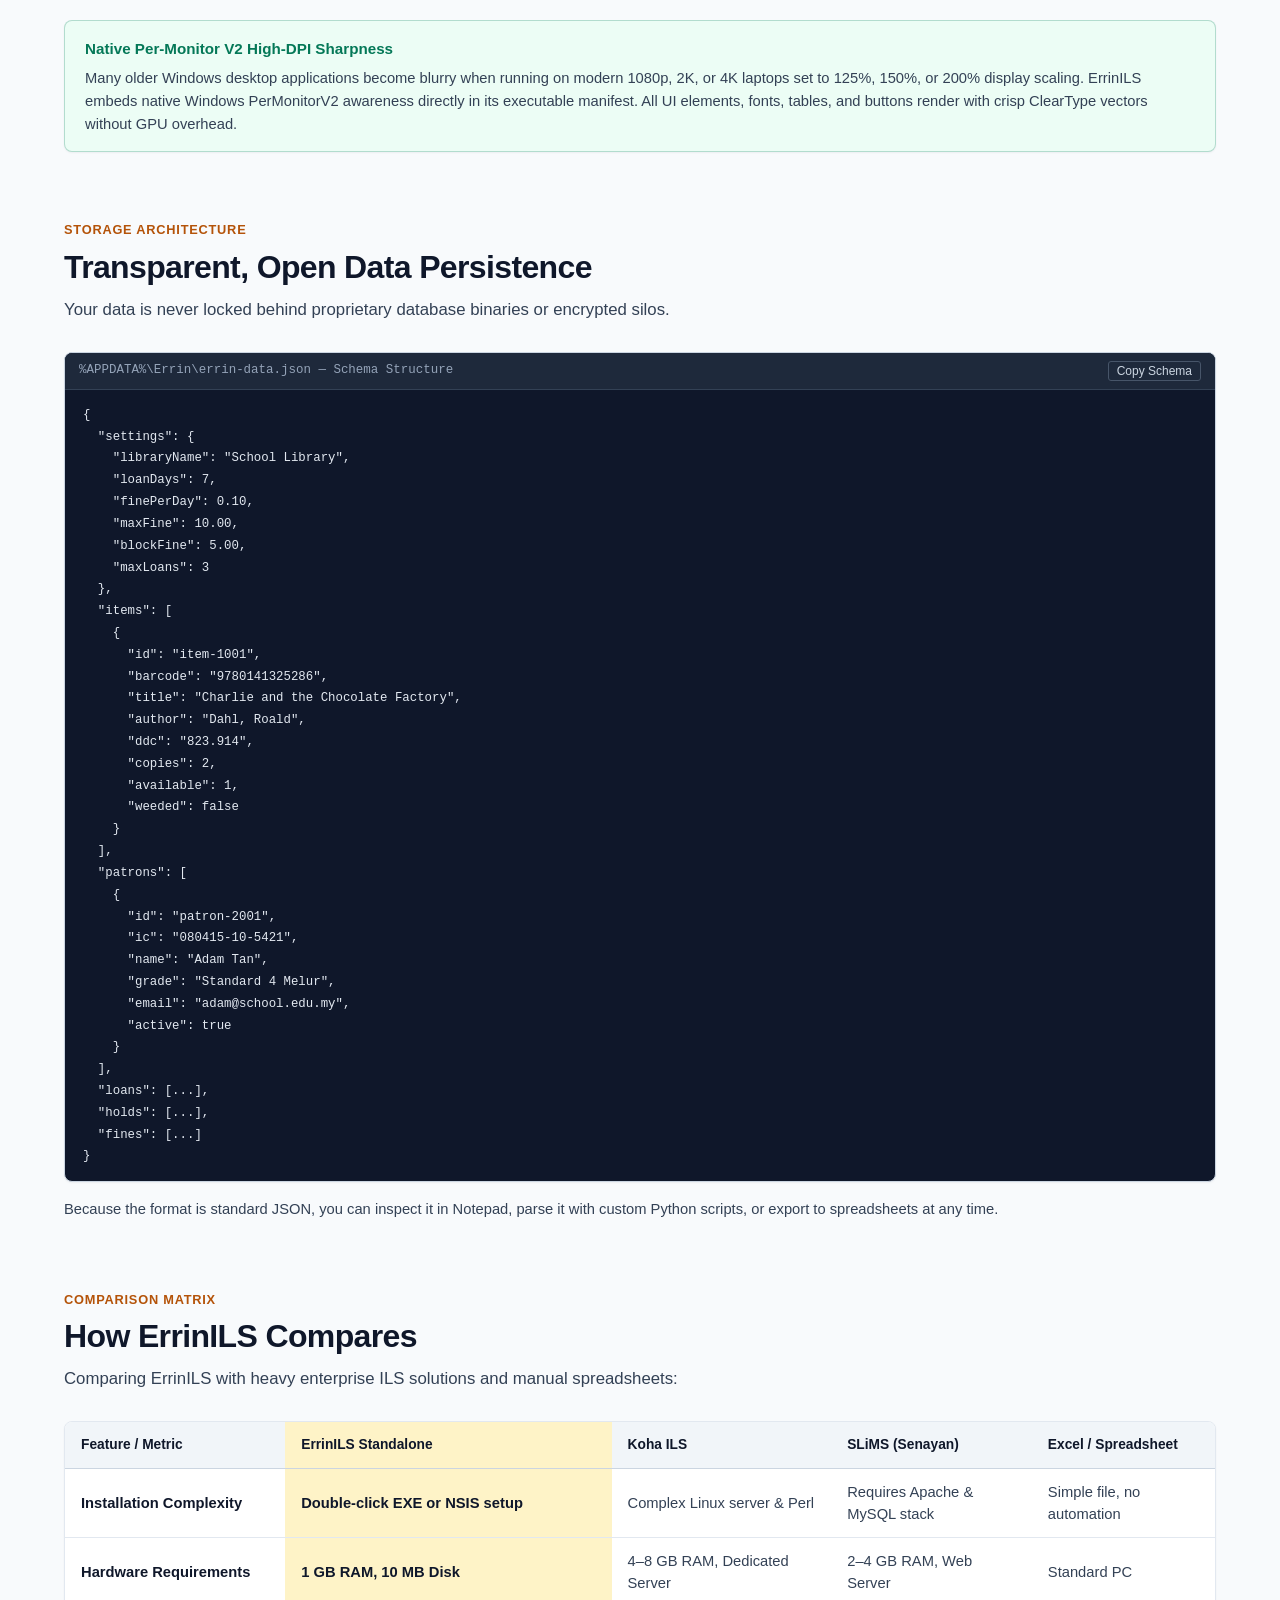
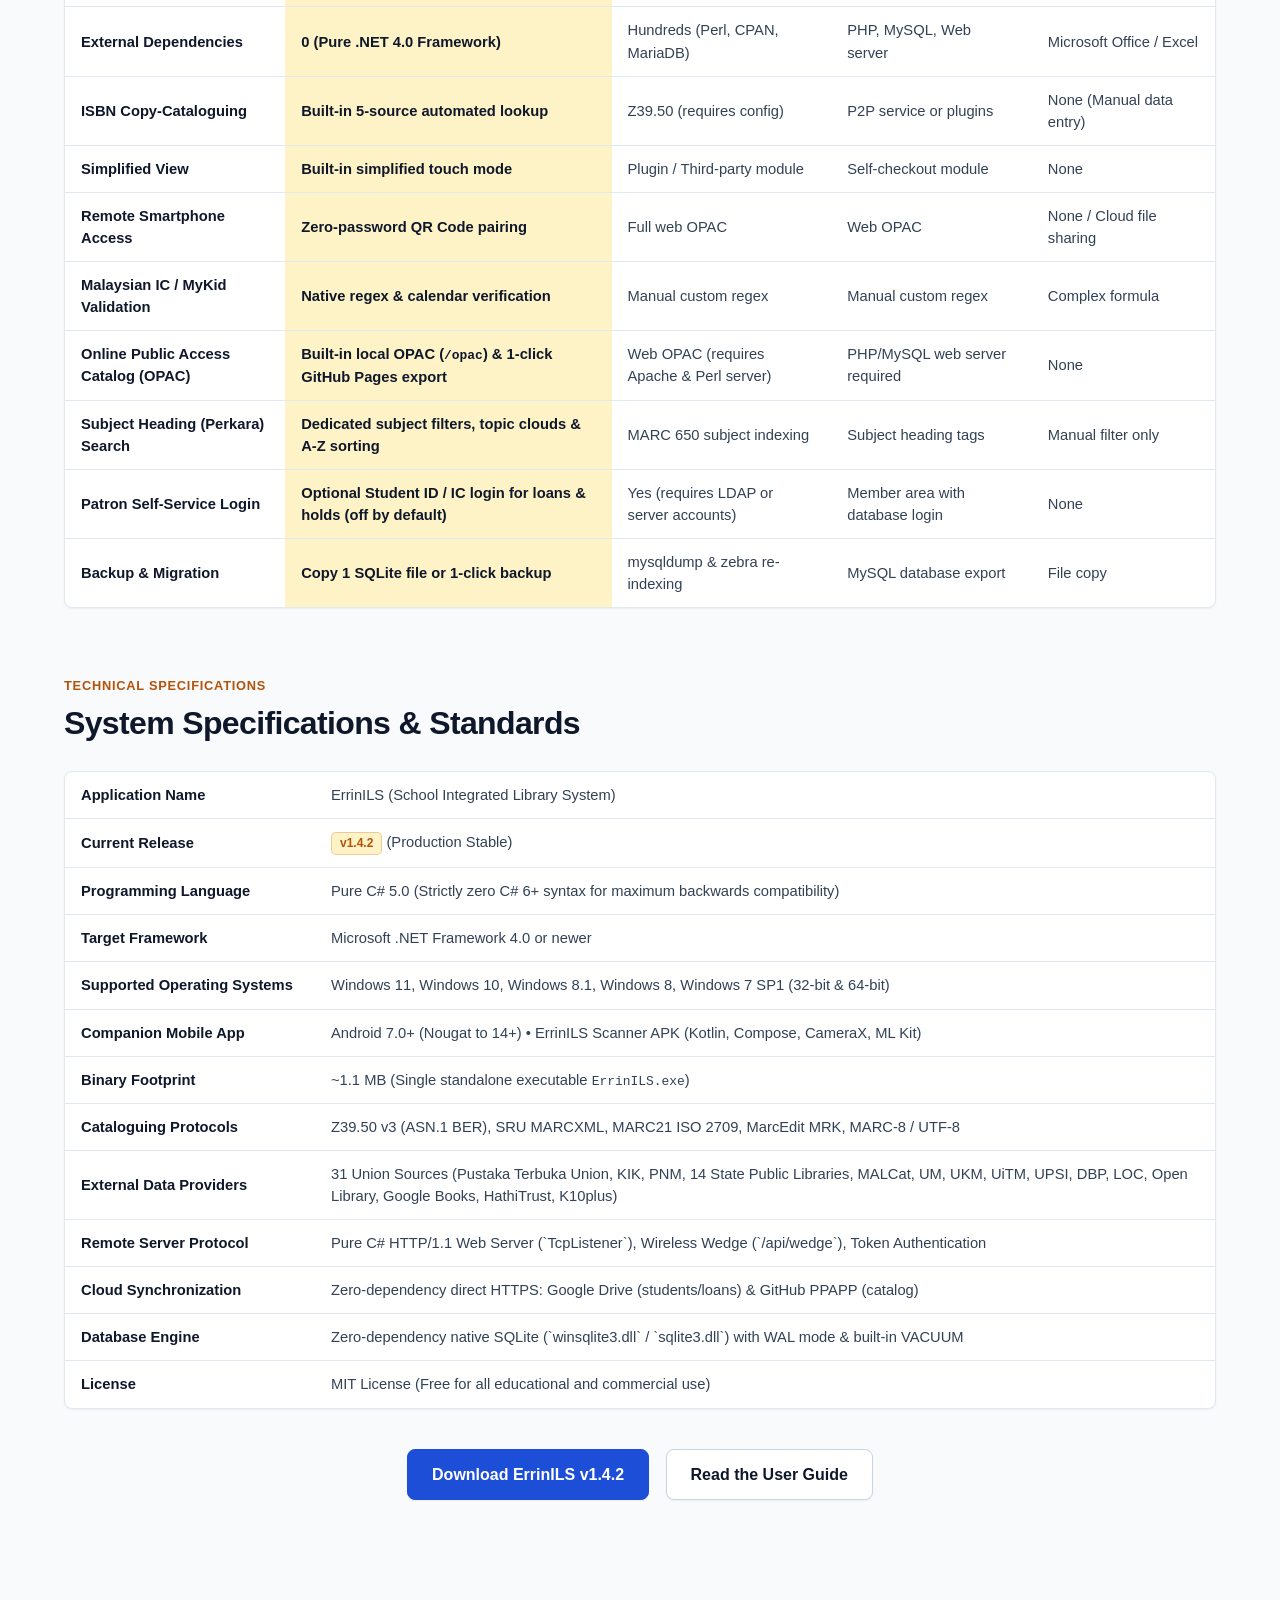
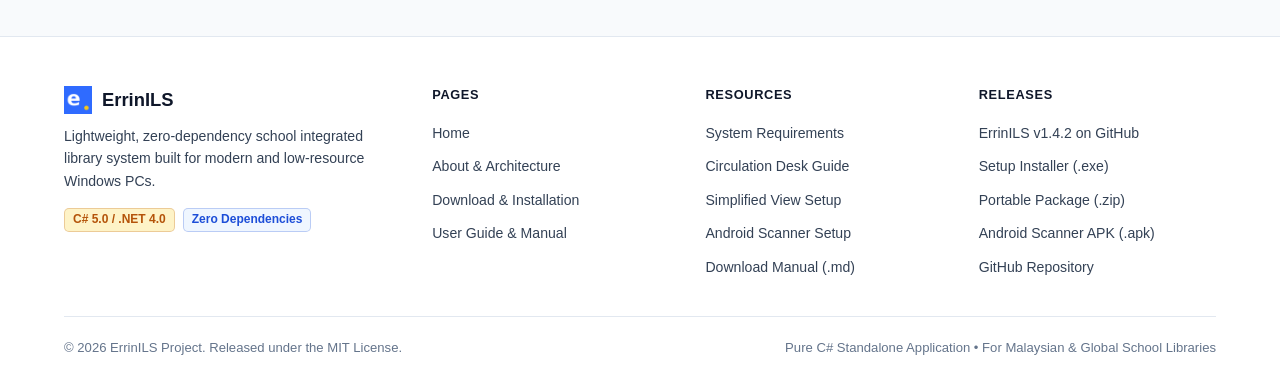
==== commit c3675d60: "fix: ensure v1.4.2 installer packages 1.4.2 executable and update all download links" ====
--- a/docs/about.html
+++ b/docs/about.html
@@ -254,7 +254,7 @@
         <div class="card">
           <div style="display: flex; justify-content: space-between; align-items: flex-start; margin-bottom: 12px;">
             <h3 class="card-title" style="margin-bottom: 0;">Online Public Access Catalog (OPAC)</h3>
-            <span class="badge badge-gold">NEW v1.3.3</span>
+            <span class="badge badge-gold">WEB OPAC</span>
           </div>
           <p class="card-text">
             Students, teachers, and parents can search the library collection from any device on the school network:
--- a/docs/styles.css
+++ b/docs/styles.css
@@ -1283,33 +1283,73 @@
 }
 
 /* -------------------------------------------------------------------
-   Print Stylesheet (For User Guide)
+   Print Stylesheet (For User Guide & PDF Export)
    ------------------------------------------------------------------- */
 @media print {
+  @page {
+    size: A4 portrait;
+    margin: 14mm 12mm 14mm 12mm;
+  }
+  * {
+    -webkit-print-color-adjust: exact !important;
+    print-color-adjust: exact !important;
+  }
   body {
     background: #ffffff !important;
     color: #000000 !important;
+    font-size: 10pt;
+    line-height: 1.45;
   }
   .site-header, .site-footer, .guide-sidebar, .guide-actions-bar, .hero-actions, .showcase-tabs, .mobile-menu-btn, .theme-toggle-btn {
     display: none !important;
   }
+  .page-container {
+    padding: 0 !important;
+    max-width: 100% !important;
+  }
   .guide-layout {
     display: block !important;
   }
   .guide-content {
     max-width: 100% !important;
   }
-  .card, .step-card, .callout, .code-box {
+  .chapter-number, .chapter-title, h1, h2, h3, h4 {
+    page-break-after: avoid !important;
+    break-after: avoid !important;
+    color: #0f172a !important;
+  }
+  .guide-chapter {
+    page-break-inside: auto;
+    margin-bottom: 28px !important;
+    padding-bottom: 20px !important;
+  }
+  .card, .step-card, .callout, .code-box, .data-table, .table-container, .flowchart-container {
     background: #ffffff !important;
     color: #000000 !important;
-    border: 1px solid #cccccc !important;
+    border: 1px solid #cbd5e1 !important;
     box-shadow: none !important;
+    page-break-inside: avoid !important;
+    break-inside: avoid !important;
+  }
+  .flowchart-container {
+    border-left: 4px solid var(--accent-gold) !important;
+    margin: 16px 0 !important;
+    padding: 14px !important;
+  }
+  .flowchart-svg {
+    max-width: 100% !important;
+    width: 100% !important;
+    min-width: 0 !important;
+    height: auto !important;
   }
   h1, h2, h3, h4, p, span, li, td, th {
-    color: #000000 !important;
+    color: #0f172a !important;
+  }
+  p, li {
+    color: #334155 !important;
   }
   a {
-    color: #000000 !important;
+    color: #1d4ed8 !important;
     text-decoration: underline;
   }
 }
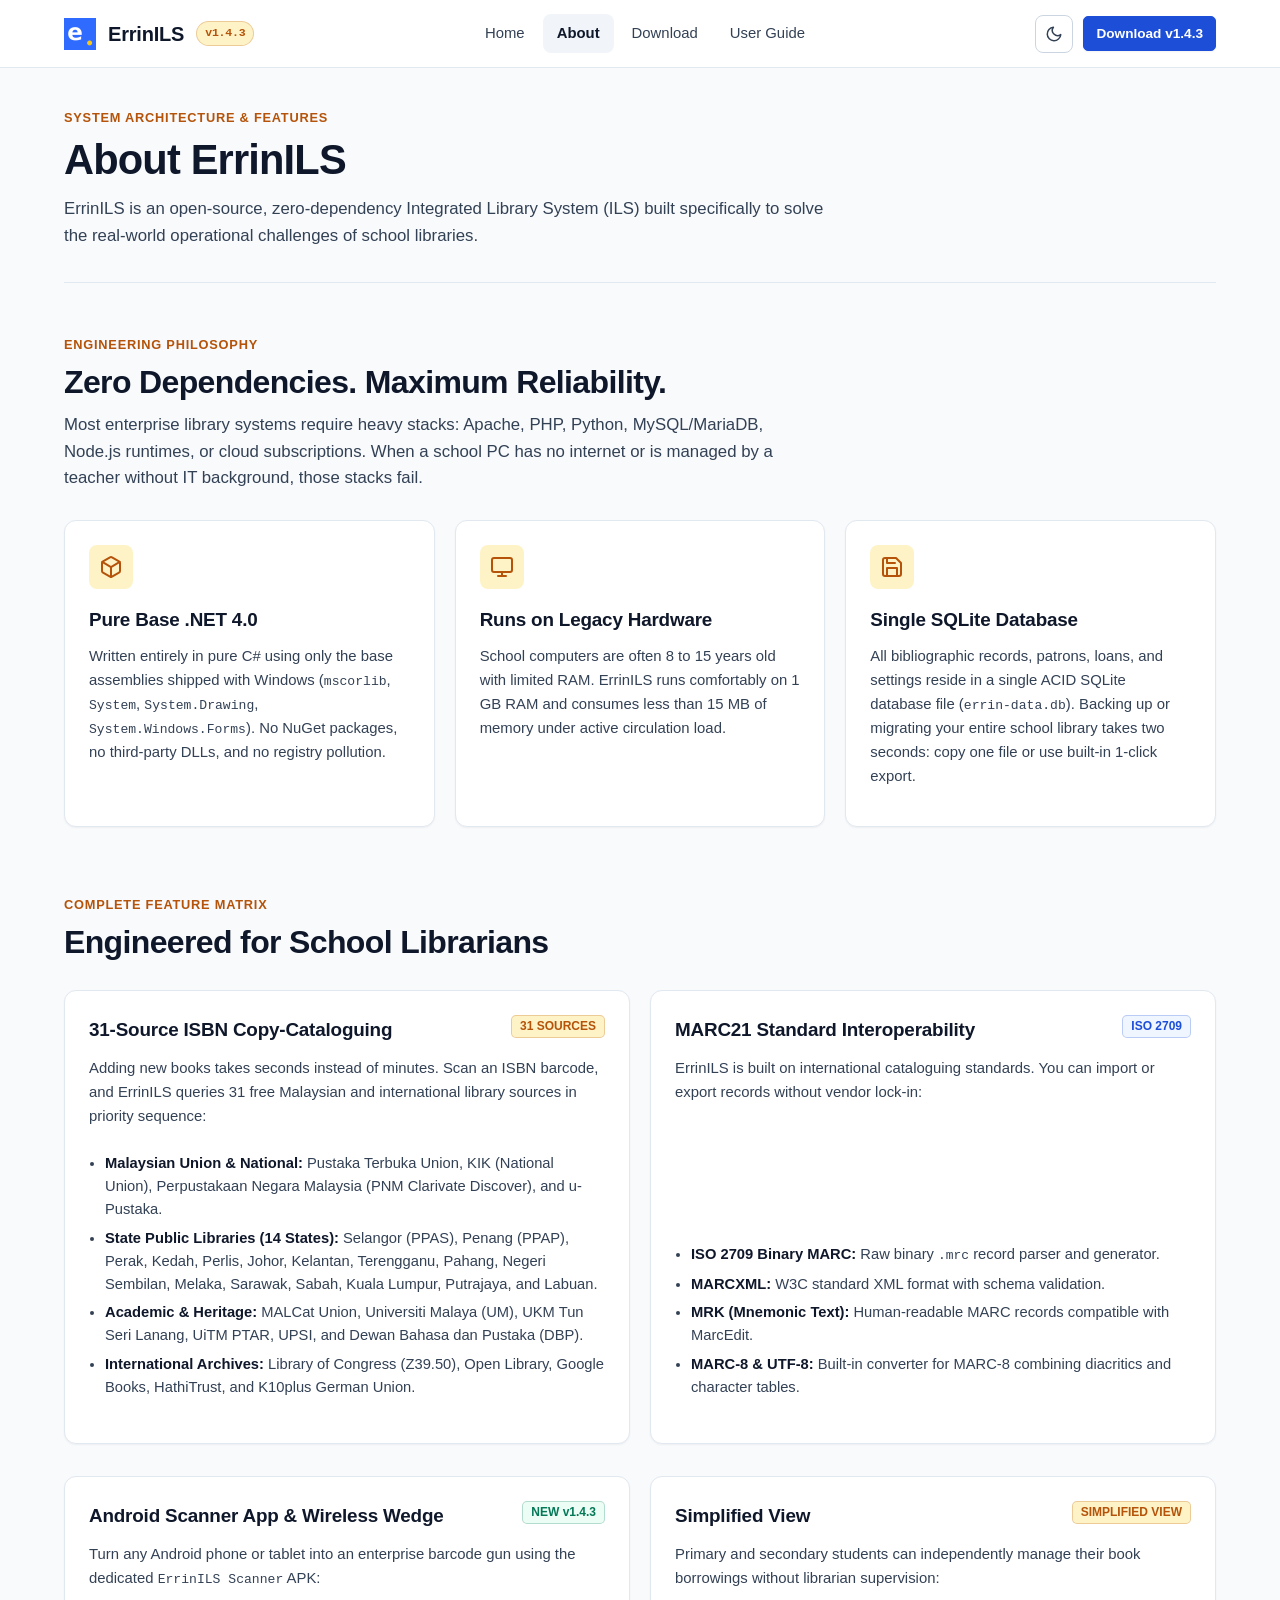
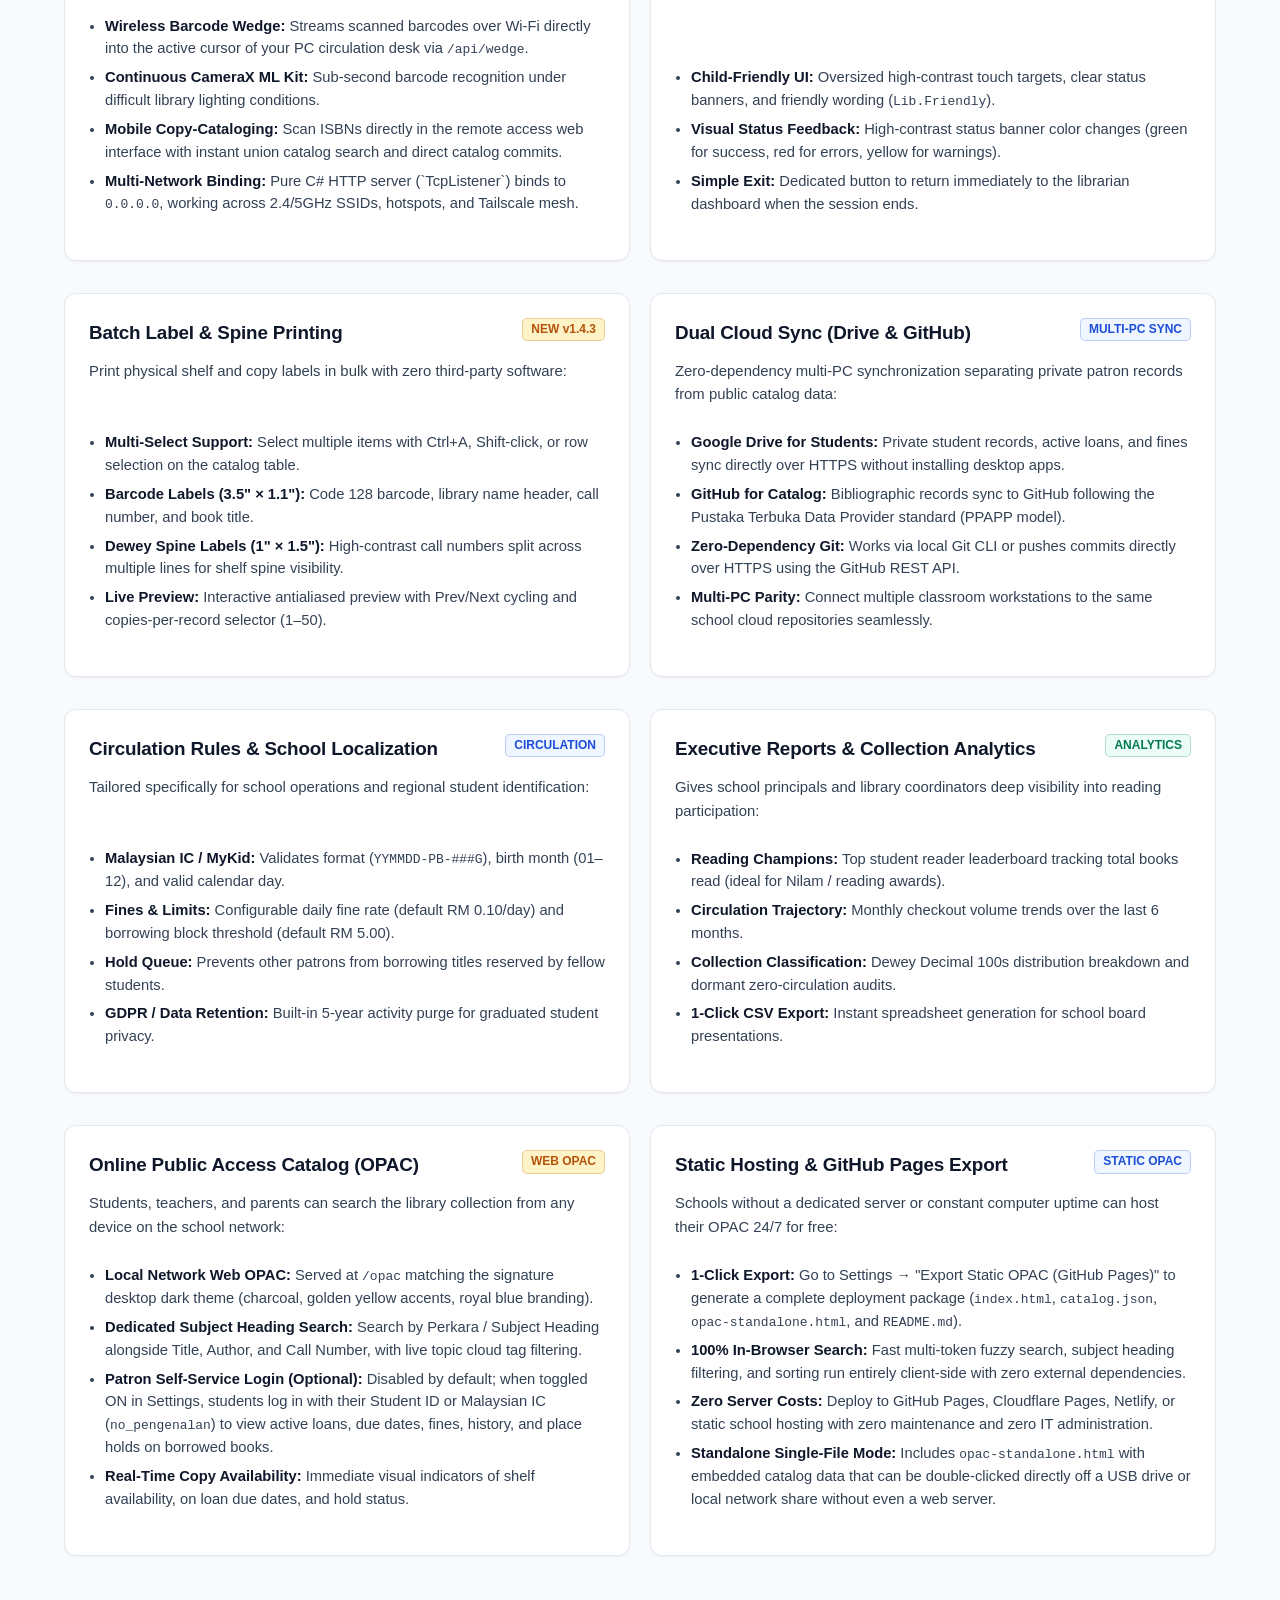
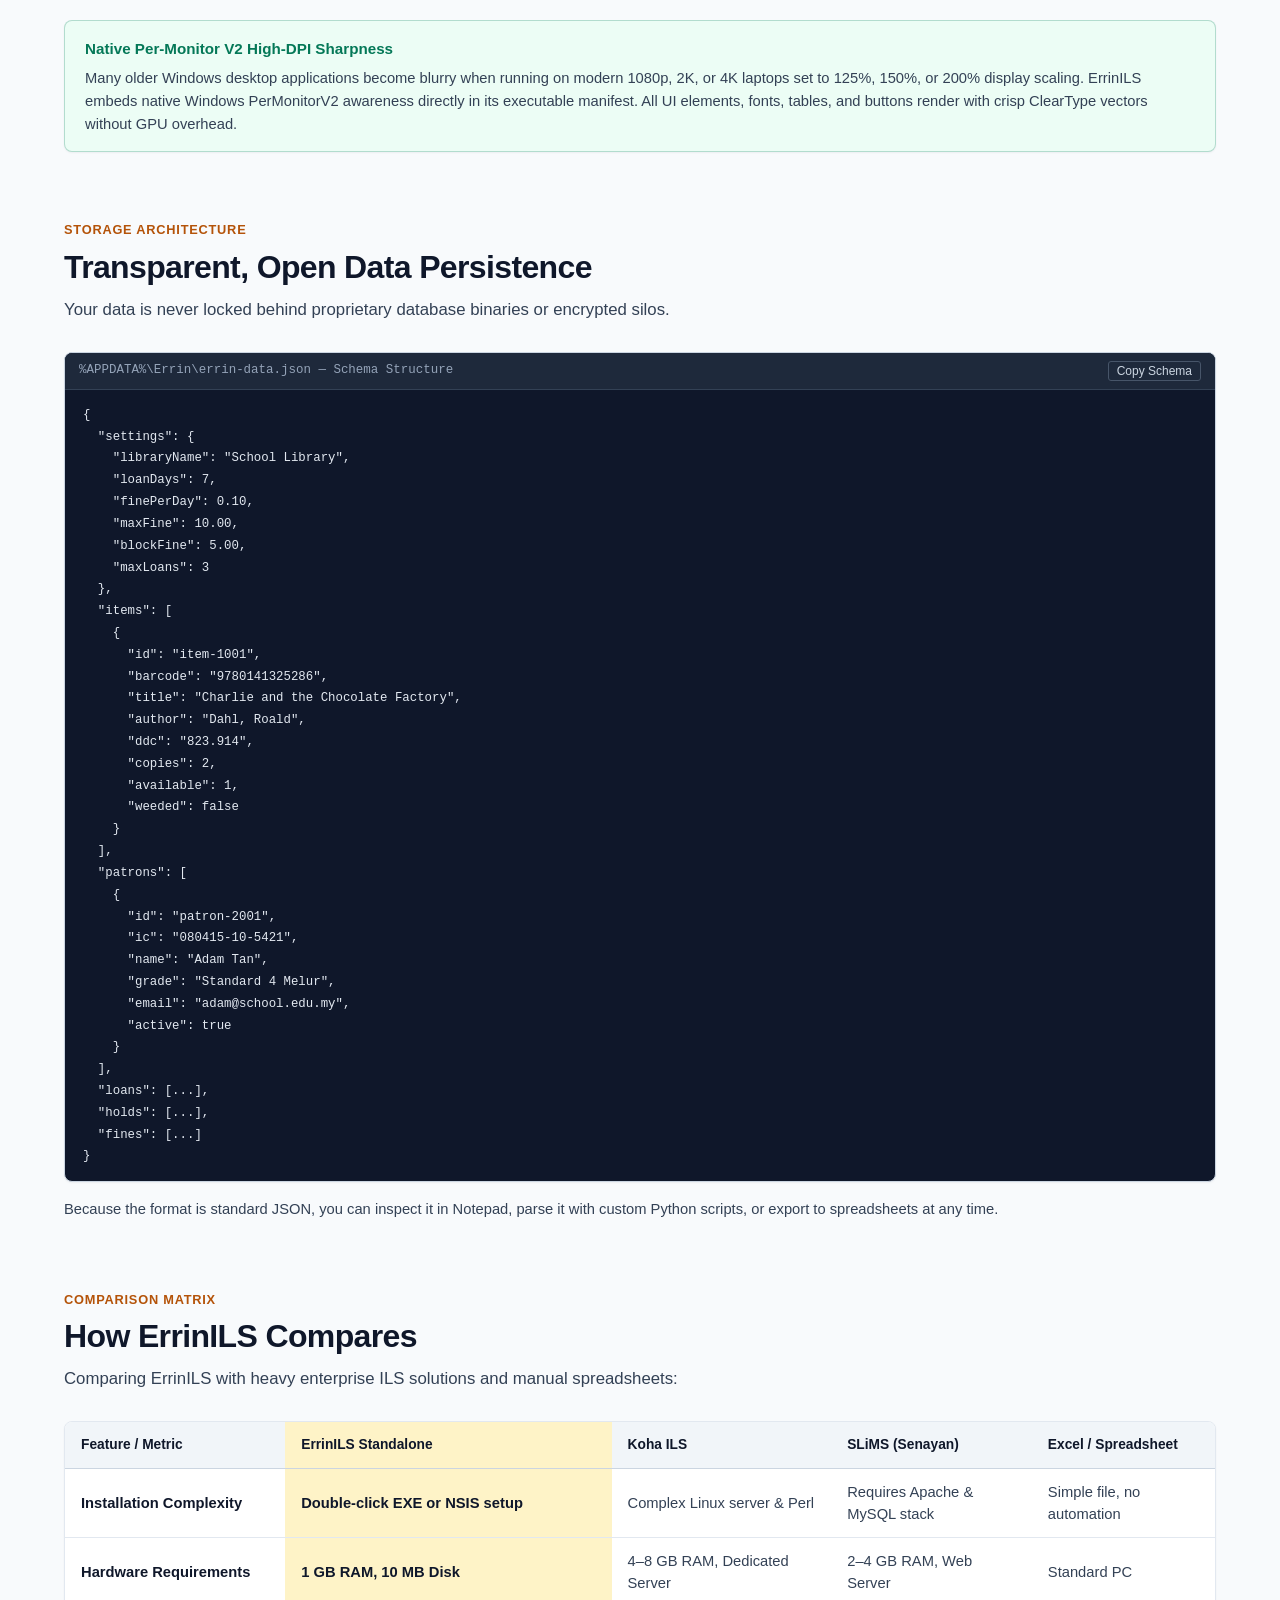
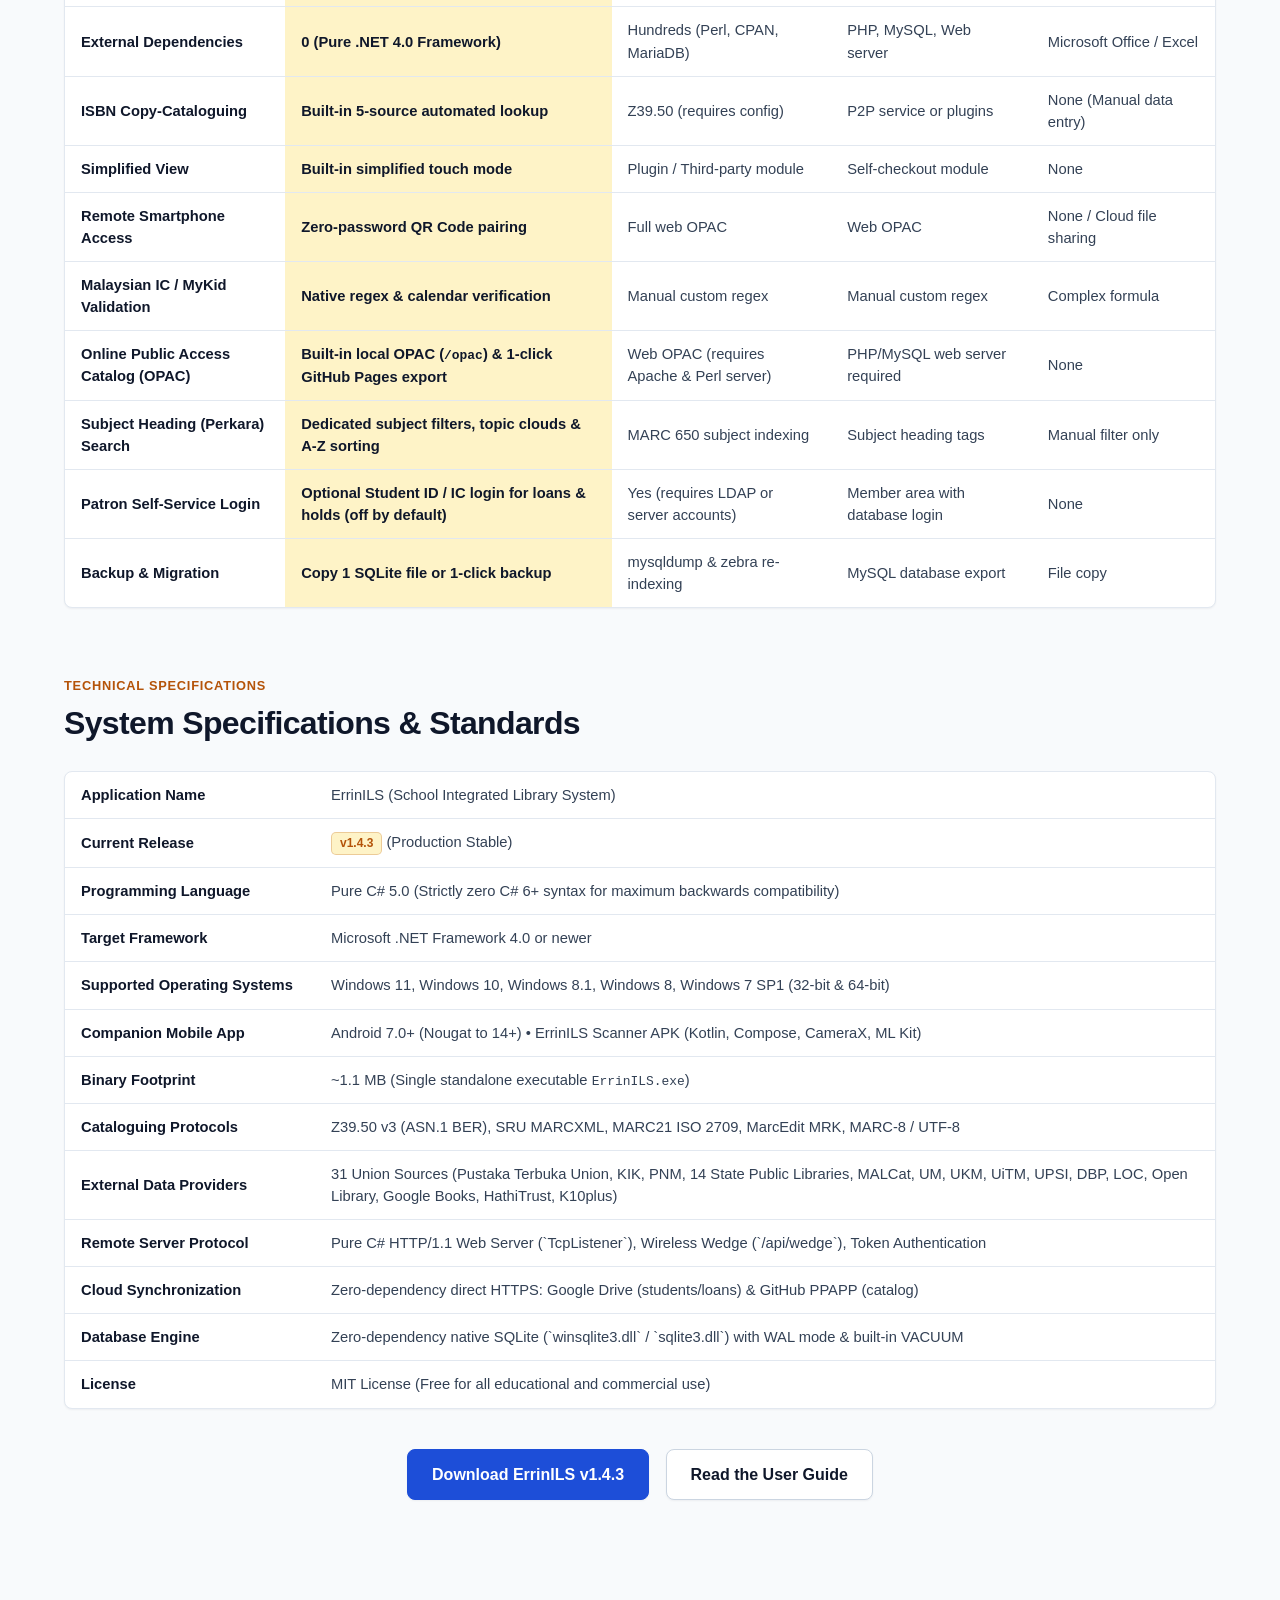
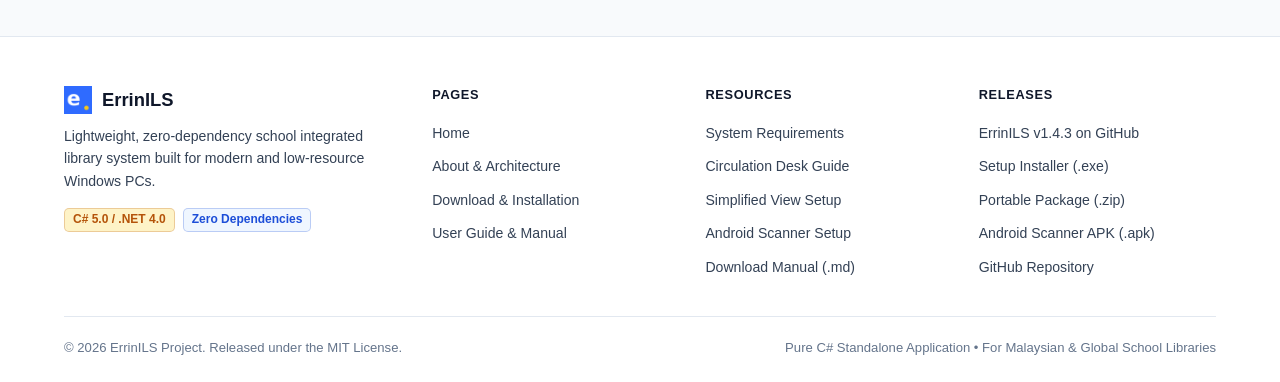
==== commit dfbe3478: "docs: embed subsystem flowcharts in official manual and upgrade website with professional hero secti" ====
--- a/docs/about.html
+++ b/docs/about.html
@@ -25,7 +25,7 @@
       <a href="index.html" class="brand-link">
         <img src="assets/icon.png" alt="ErrinILS Logo" class="brand-icon">
         <span>ErrinILS</span>
-        <span class="brand-badge">v1.4.2</span>
+        <span class="brand-badge">v1.4.3</span>
       </a>
 
       <button class="mobile-menu-btn" aria-label="Toggle navigation" aria-expanded="false">☰</button>
@@ -39,7 +39,7 @@
 
       <div class="nav-actions">
         <button class="theme-toggle-btn" aria-label="Toggle theme" title="Toggle theme"></button>
-        <a href="download.html" class="btn btn-primary btn-sm">Download v1.4.2</a>
+        <a href="download.html" class="btn btn-primary btn-sm">Download v1.4.3</a>
       </div>
     </div>
   </header>
@@ -147,7 +147,7 @@
         <div class="card">
           <div style="display: flex; justify-content: space-between; align-items: flex-start; margin-bottom: 12px;">
             <h3 class="card-title" style="margin-bottom: 0;">Android Scanner App &amp; Wireless Wedge</h3>
-            <span class="badge badge-green">NEW v1.4.2</span>
+            <span class="badge badge-green">NEW v1.4.3</span>
           </div>
           <p class="card-text">
             Turn any Android phone or tablet into an enterprise barcode gun using the dedicated <code>ErrinILS Scanner</code> APK:
@@ -182,7 +182,7 @@
         <div class="card">
           <div style="display: flex; justify-content: space-between; align-items: flex-start; margin-bottom: 12px;">
             <h3 class="card-title" style="margin-bottom: 0;">Batch Label &amp; Spine Printing</h3>
-            <span class="badge badge-gold">NEW v1.4.2</span>
+            <span class="badge badge-gold">NEW v1.4.3</span>
           </div>
           <p class="card-text">
             Print physical shelf and copy labels in bulk with zero third-party software:
@@ -474,7 +474,7 @@
             </tr>
             <tr>
               <td><strong>Current Release</strong></td>
-              <td><span class="badge badge-gold">v1.4.2</span> (Production Stable)</td>
+              <td><span class="badge badge-gold">v1.4.3</span> (Production Stable)</td>
             </tr>
             <tr>
               <td><strong>Programming Language</strong></td>
@@ -525,7 +525,7 @@
       </div>
 
       <div style="text-align: center; margin-top: 40px;">
-        <a href="download.html" class="btn btn-primary btn-lg">Download ErrinILS v1.4.2</a>
+        <a href="download.html" class="btn btn-primary btn-lg">Download ErrinILS v1.4.3</a>
         <a href="guide.html" class="btn btn-secondary btn-lg" style="margin-left: 12px;">Read the User Guide</a>
       </div>
     </section>
@@ -574,10 +574,10 @@
         <div>
           <div class="footer-col-title">Releases</div>
           <ul class="footer-links">
-            <li><a href="https://github.com/RZSY/ErrinILS/releases/tag/v1.4.2" target="_blank" rel="noopener">ErrinILS v1.4.2 on GitHub</a></li>
-            <li><a href="https://github.com/RZSY/ErrinILS/releases/download/v1.4.2/ErrinILS-Setup-1.4.2.exe">Setup Installer (.exe)</a></li>
-            <li><a href="https://github.com/RZSY/ErrinILS/releases/download/v1.4.2/ErrinILS-Windows.zip">Portable Package (.zip)</a></li>
-            <li><a href="https://github.com/RZSY/ErrinILS/releases/download/v1.4.2/ErrinILS-Scanner-v1.4.2.apk">Android Scanner APK (.apk)</a></li>
+            <li><a href="https://github.com/RZSY/ErrinILS/releases/tag/v1.4.3" target="_blank" rel="noopener">ErrinILS v1.4.3 on GitHub</a></li>
+            <li><a href="https://github.com/RZSY/ErrinILS/releases/download/v1.4.3/ErrinILS-Setup-1.4.3.exe">Setup Installer (.exe)</a></li>
+            <li><a href="https://github.com/RZSY/ErrinILS/releases/download/v1.4.3/ErrinILS-Windows-v1.4.3.zip">Portable Package (.zip)</a></li>
+            <li><a href="https://github.com/RZSY/ErrinILS/releases/download/v1.4.3/ErrinILS-Scanner-v1.4.3.apk">Android Scanner APK (.apk)</a></li>
             <li><a href="https://github.com/RZSY/ErrinILS" target="_blank" rel="noopener">GitHub Repository</a></li>
           </ul>
         </div>
--- a/docs/styles.css
+++ b/docs/styles.css
@@ -476,7 +476,7 @@
   font-size: 1.15rem;
   line-height: 1.65;
   color: var(--text-muted);
-  max-width: 760px;
+  max-width: 780px;
   margin-bottom: 26px;
 }
 
@@ -484,8 +484,76 @@
   display: flex;
   flex-wrap: wrap;
   gap: 12px;
-  align-items: center;
-  margin-bottom: 22px;
+  align-items: stretch;
+  margin-bottom: 24px;
+}
+
+.btn-hero-cta {
+  display: inline-flex;
+  align-items: center;
+  gap: 12px;
+  padding: 12px 22px;
+  border-radius: var(--radius-md);
+  font-weight: 700;
+  text-decoration: none;
+  transition: all 0.15s ease;
+}
+
+.btn-hero-cta .cta-text {
+  text-align: left;
+}
+
+.btn-hero-cta .cta-title {
+  display: block;
+  font-size: 0.98rem;
+  line-height: 1.25;
+}
+
+.btn-hero-cta .cta-sub {
+  display: block;
+  font-size: 0.74rem;
+  font-weight: 500;
+  opacity: 0.85;
+}
+
+.hero-specs-grid {
+  display: grid;
+  grid-template-columns: repeat(auto-fit, minmax(170px, 1fr));
+  gap: 10px;
+  margin: 18px 0 34px 0;
+}
+
+.spec-pill {
+  background: var(--bg-surface);
+  border: 1px solid var(--border-subtle);
+  border-radius: var(--radius-md);
+  padding: 10px 14px;
+  display: flex;
+  flex-direction: column;
+  gap: 3px;
+  transition: all 0.15s ease;
+}
+
+.spec-pill:hover {
+  border-color: var(--border-strong);
+  background: var(--bg-surface-elevated);
+}
+
+.spec-label {
+  font-size: 0.70rem;
+  font-weight: 700;
+  text-transform: uppercase;
+  letter-spacing: 0.05em;
+  color: var(--text-dim);
+}
+
+.spec-value {
+  font-size: 0.88rem;
+  font-weight: 600;
+  color: var(--text-main);
+  white-space: nowrap;
+  overflow: hidden;
+  text-overflow: ellipsis;
 }
 
 .hero-specs-row {
@@ -495,7 +563,84 @@
   gap: 10px;
   color: var(--text-dim);
   font-size: 0.88rem;
-  margin-bottom: 40px;
+  margin-bottom: 30px;
+}
+
+.subsystems-grid {
+  display: grid;
+  grid-template-columns: repeat(auto-fit, minmax(320px, 1fr));
+  gap: 20px;
+  margin-top: 24px;
+}
+
+.subsystem-card {
+  background: var(--bg-surface);
+  border: 1px solid var(--border-subtle);
+  border-radius: var(--radius-md);
+  padding: 24px;
+  display: flex;
+  flex-direction: column;
+  justify-content: space-between;
+  transition: all 0.2s ease;
+}
+
+.subsystem-card:hover {
+  border-color: var(--border-strong);
+  box-shadow: var(--shadow-md);
+  transform: translateY(-2px);
+}
+
+.subsystem-header {
+  margin-bottom: 12px;
+}
+
+.subsystem-tag {
+  display: inline-block;
+  font-size: 0.72rem;
+  font-weight: 700;
+  font-family: var(--font-mono);
+  color: var(--accent-gold);
+  text-transform: uppercase;
+  letter-spacing: 0.06em;
+  margin-bottom: 4px;
+}
+
+.subsystem-title {
+  font-size: 1.15rem;
+  font-weight: 750;
+  color: var(--text-main);
+  line-height: 1.35;
+}
+
+.subsystem-desc {
+  font-size: 0.90rem;
+  color: var(--text-muted);
+  line-height: 1.6;
+  margin-bottom: 16px;
+  flex: 1;
+}
+
+.subsystem-footer {
+  display: flex;
+  align-items: center;
+  justify-content: space-between;
+  padding-top: 12px;
+  border-top: 1px solid var(--border-subtle);
+  font-size: 0.82rem;
+}
+
+.subsystem-footer span {
+  color: var(--text-dim);
+  font-weight: 500;
+}
+
+.subsystem-footer a {
+  color: var(--accent-blue);
+  font-weight: 600;
+}
+
+.subsystem-footer a:hover {
+  text-decoration: underline;
 }
 
 .dot-sep {
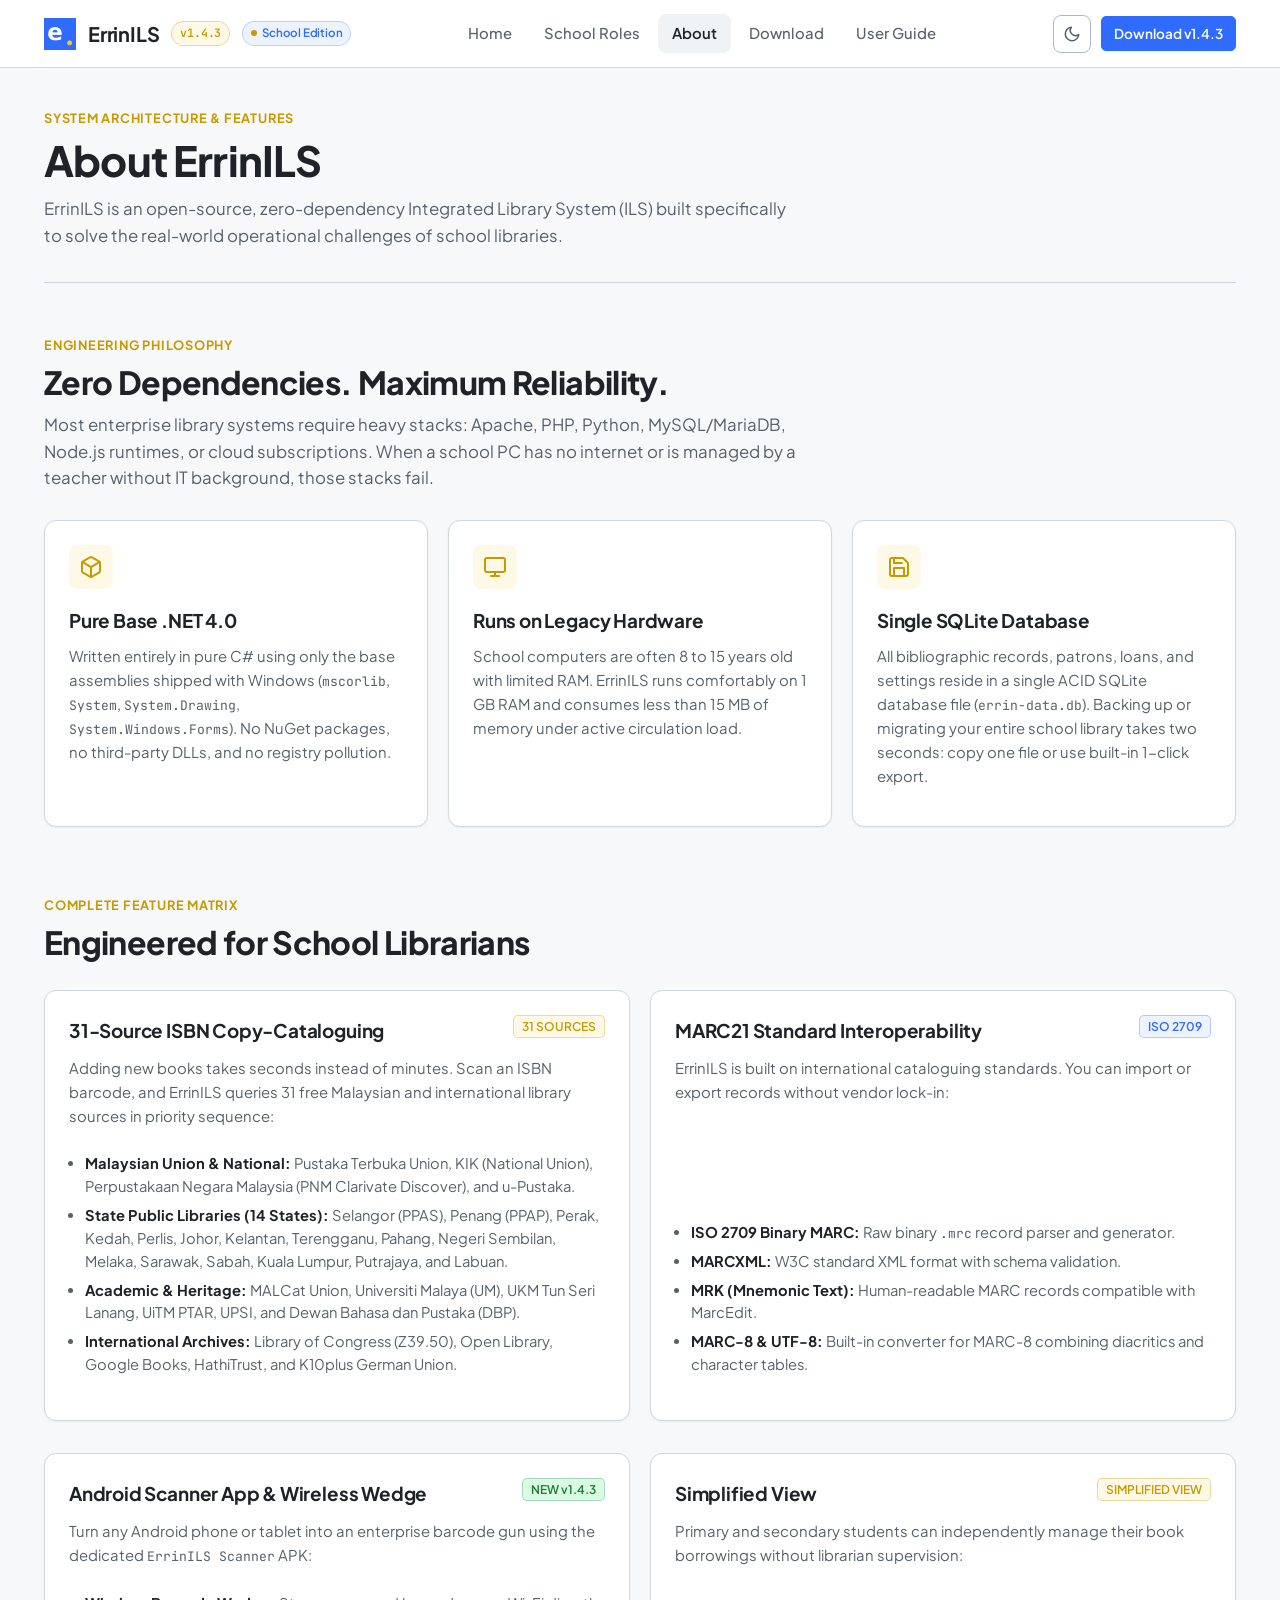
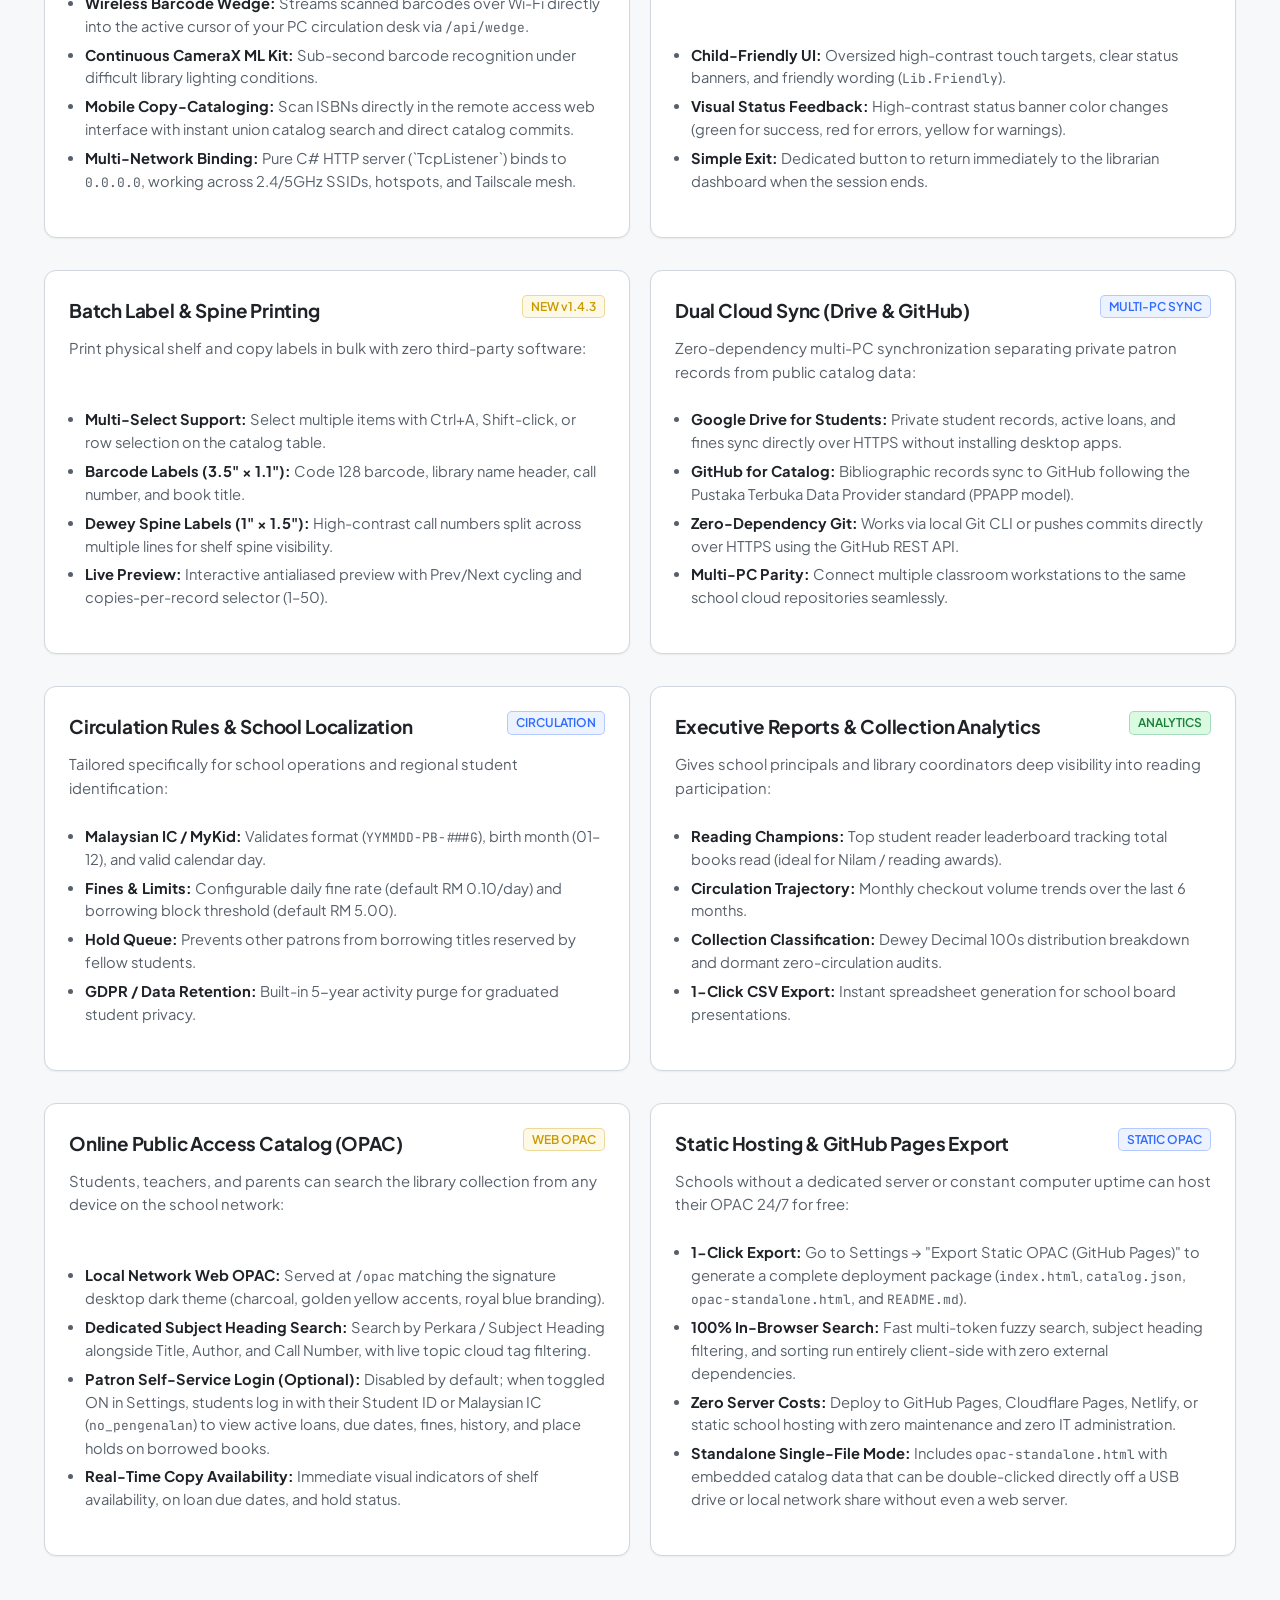
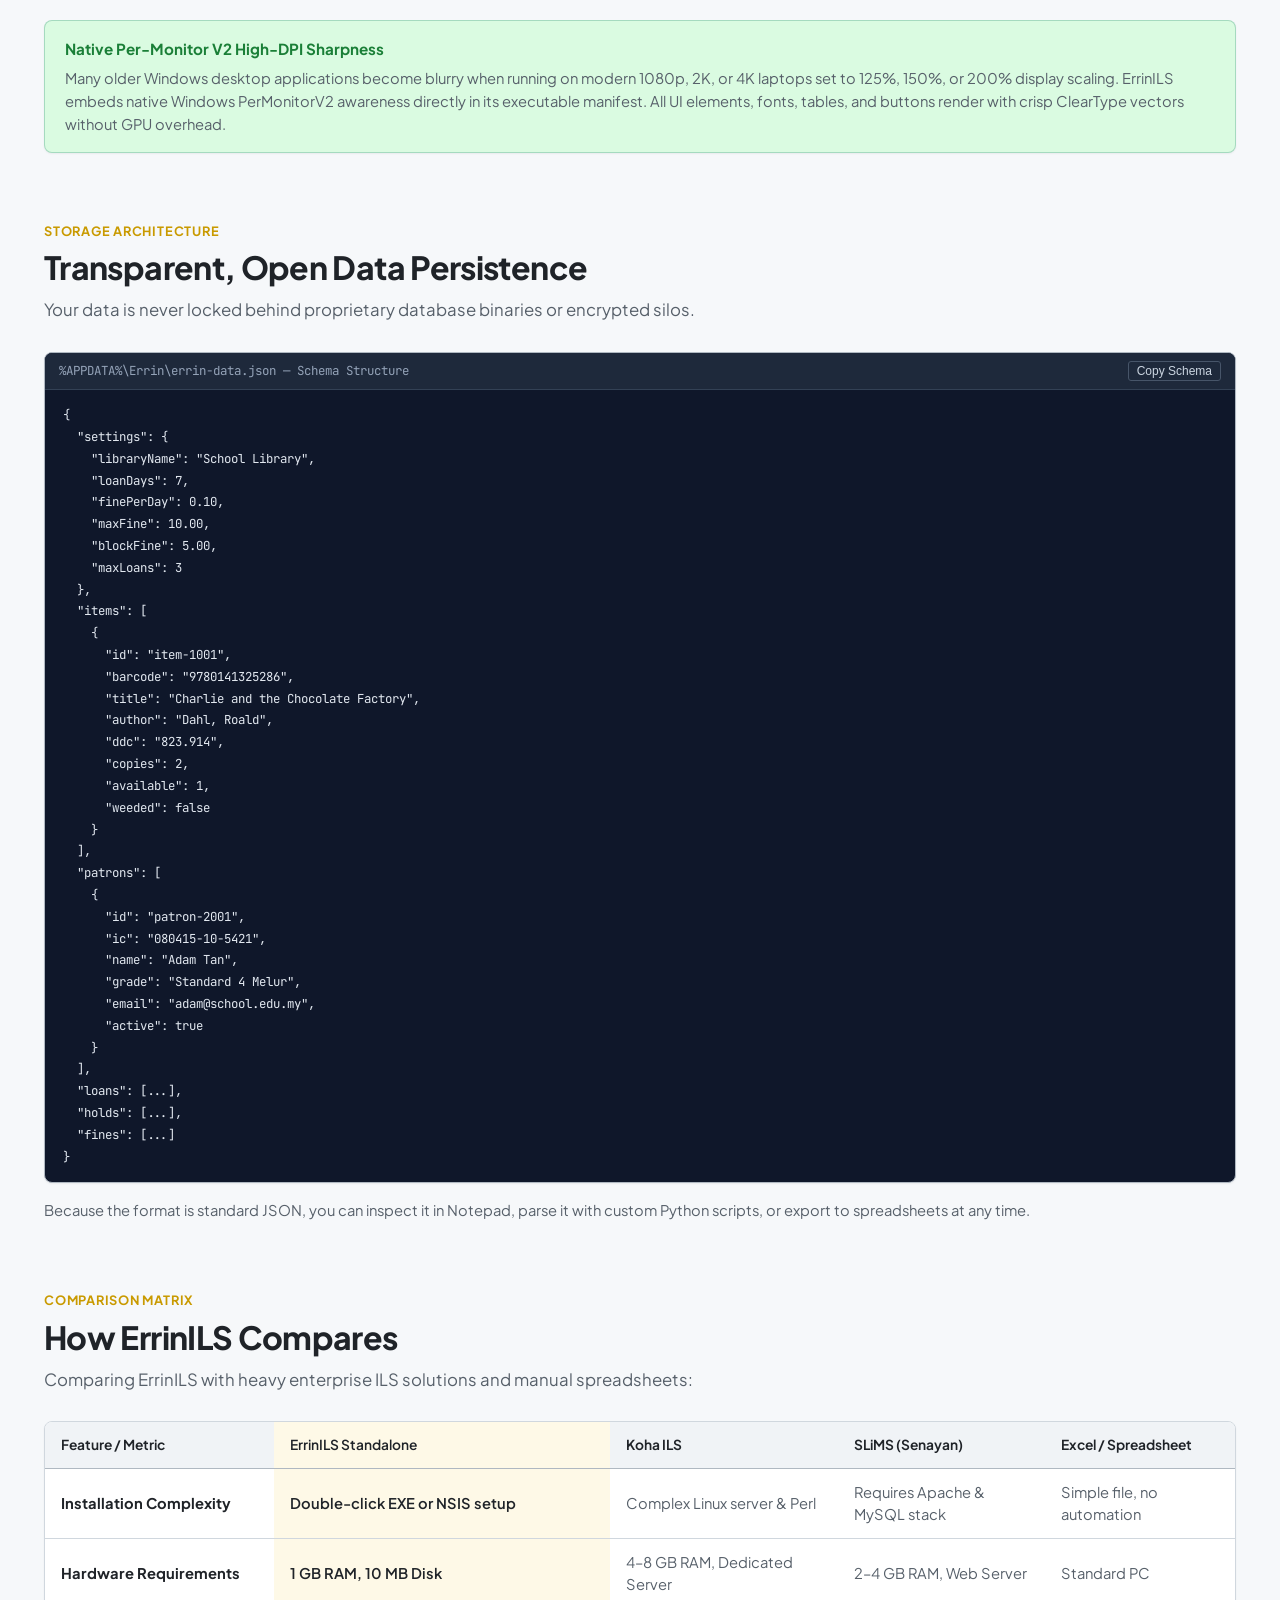
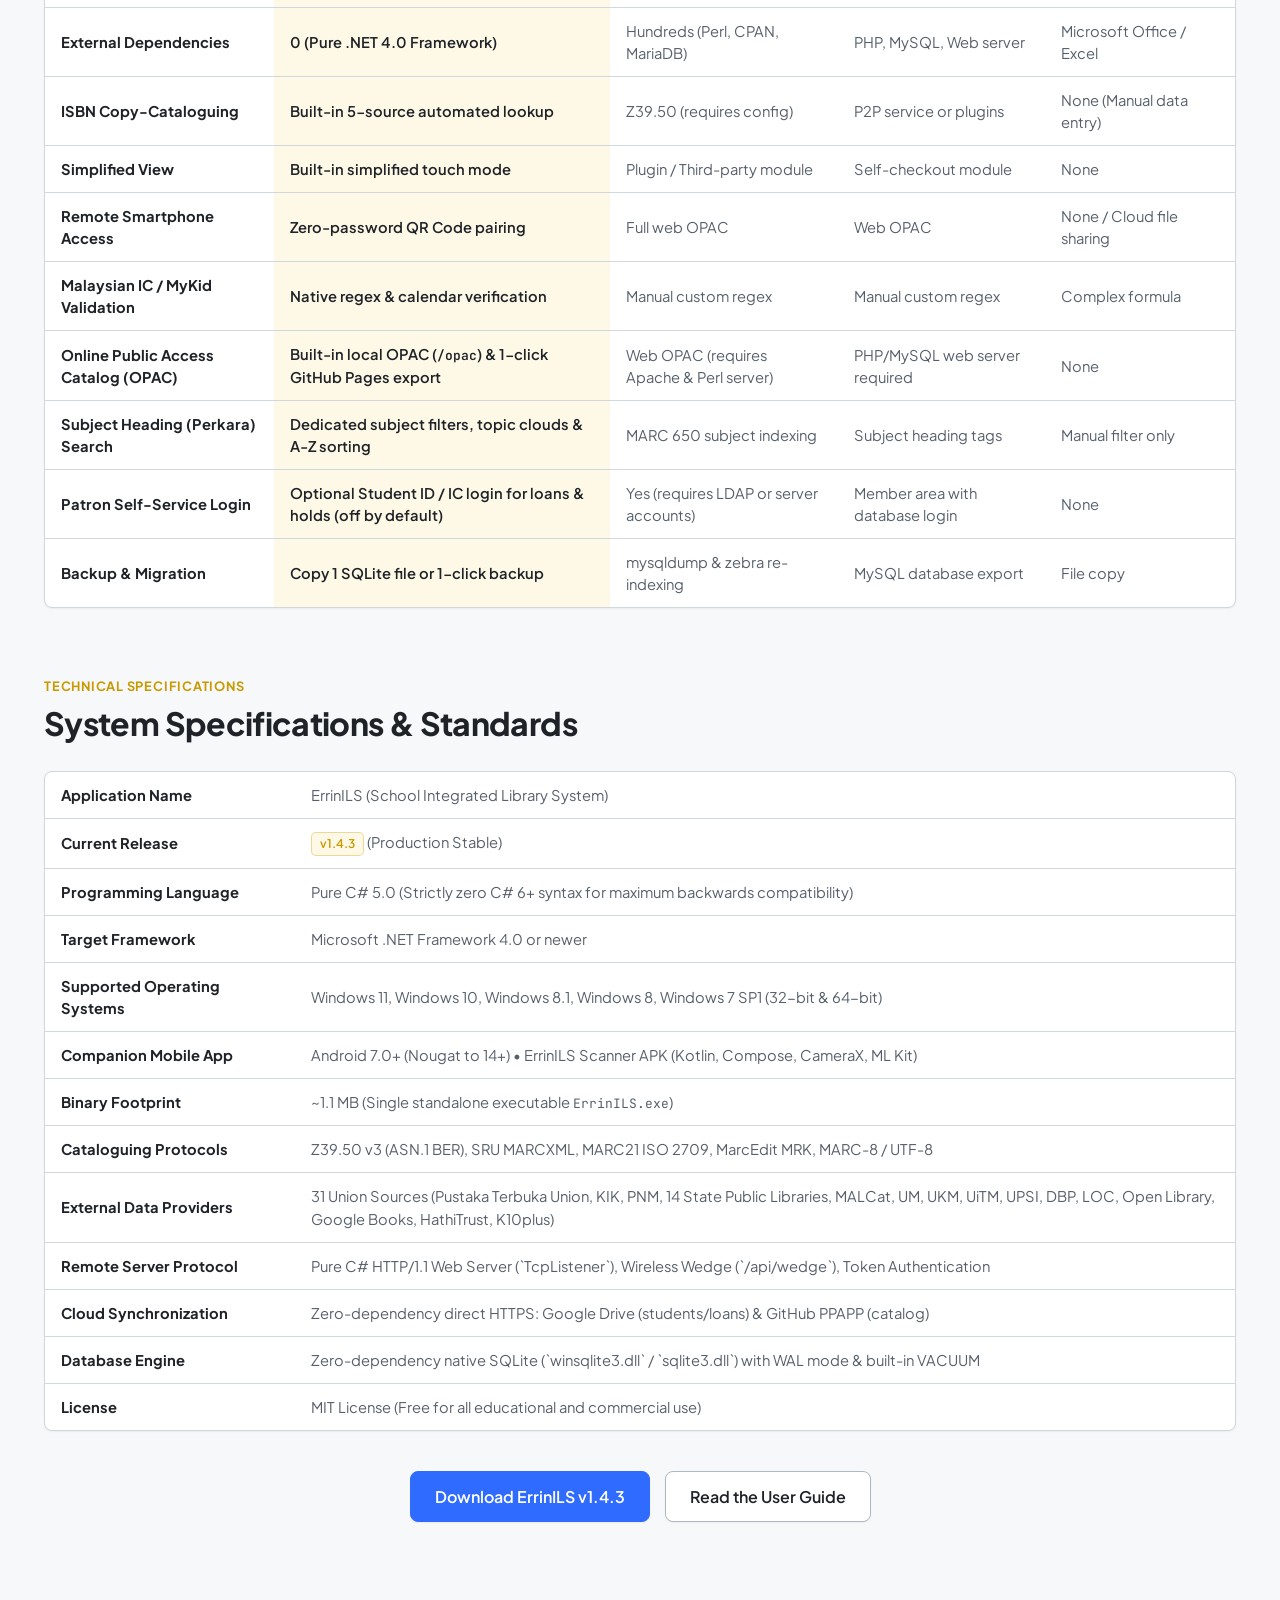
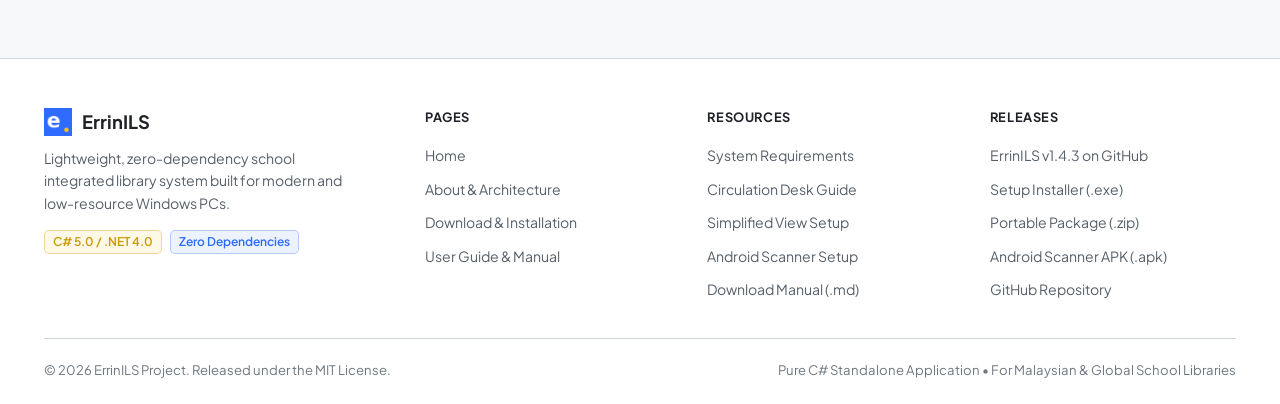
==== commit ae4d61fe: "docs: overhaul website theme to match logo colors, strip emojis, and add school library sections" ====
--- a/docs/about.html
+++ b/docs/about.html
@@ -4,8 +4,11 @@
   <meta charset="UTF-8">
   <meta name="viewport" content="width=device-width, initial-scale=1.0">
   <title>About ErrinILS - Architecture, Features &amp; Specifications</title>
-  <meta name="description" content="In-depth overview of ErrinILS architecture: zero-dependency C# design, 5-source copy cataloguing, MARC21/Z39.50 protocols, Simplified View, and single JSON persistence.">
+  <meta name="description" content="In-depth overview of ErrinILS architecture: zero-dependency C# design, 31-source copy cataloguing, MARC21/Z39.50 protocols, Simplified View, and offline SQLite persistence.">
   <link rel="icon" type="image/png" href="assets/icon.png">
+  <link rel="preconnect" href="https://fonts.googleapis.com">
+  <link rel="preconnect" href="https://fonts.gstatic.com" crossorigin>
+  <link href="https://fonts.googleapis.com/css2?family=Plus+Jakarta+Sans:ital,wght@0,300;0,400;0,500;0,600;0,700;0,800;1,400;1,600&family=Outfit:wght@500;600;700;800&family=JetBrains+Mono:wght@400;500;600&display=swap" rel="stylesheet">
   <link rel="stylesheet" href="styles.css">
   <script>
     (function() {
@@ -26,12 +29,14 @@
         <img src="assets/icon.png" alt="ErrinILS Logo" class="brand-icon">
         <span>ErrinILS</span>
         <span class="brand-badge">v1.4.3</span>
+        <span class="brand-school-pill"><span class="school-dot"></span>School Edition</span>
       </a>
 
       <button class="mobile-menu-btn" aria-label="Toggle navigation" aria-expanded="false">☰</button>
 
       <nav class="main-nav">
         <a href="index.html" class="nav-link">Home</a>
+        <a href="index.html#roles" class="nav-link">School Roles</a>
         <a href="about.html" class="nav-link active">About</a>
         <a href="download.html" class="nav-link">Download</a>
         <a href="guide.html" class="nav-link">User Guide</a>
--- a/docs/styles.css
+++ b/docs/styles.css
@@ -1,85 +1,101 @@
 /* ===================================================================
    ErrinILS - Universal Stylesheet
-   Designed for clarity, legibility, and honest software presentation.
-   Supports crisp Light mode (default) and refined Dark mode.
+   Color Scheme: Royal Blue (#2f6bff) & Warm Yellow (#f6c61b) matching
+   the official application icon. Clean, professional, zero-gimmick styling.
    =================================================================== */
 
+@import url('https://fonts.googleapis.com/css2?family=Plus+Jakarta+Sans:wght@400;500;600;700;800&family=JetBrains+Mono:wght@400;500;600&display=swap');
+
 :root, [data-theme="light"] {
-  --bg-primary: #f8fafc;
+  --bg-primary: #f6f8fa;
   --bg-surface: #ffffff;
-  --bg-surface-elevated: #f1f5f9;
-  --bg-surface-hover: #e2e8f0;
-  --border-subtle: #e2e8f0;
-  --border-strong: #cbd5e1;
-  --border-accent: #b45309;
-
-  --accent-gold: #b45309;
-  --accent-gold-hover: #92400e;
-  --accent-gold-dim: #fef3c7;
-  --accent-blue: #1d4ed8;
-  --accent-blue-hover: #1e40af;
-  --accent-blue-dim: #eff6ff;
-  --accent-green: #047857;
-  --accent-green-dim: #ecfdf5;
-  --accent-red: #b91c1c;
-  --accent-red-dim: #fef2f2;
-
-  --text-main: #0f172a;
-  --text-muted: #334155;
-  --text-dim: #64748b;
+  --bg-surface-elevated: #f0f3f6;
+  --bg-surface-hover: #e6ebf1;
+  --border-subtle: #d0d7de;
+  --border-strong: #afb8c1;
+  --border-accent: #2f6bff;
+
+  /* Official Logo Colors */
+  --accent-blue: #2f6bff;
+  --accent-blue-hover: #2256da;
+  --accent-blue-dim: #edf2ff;
+  --accent-gold: #c99a00;
+  --accent-gold-warm: #f6c61b;
+  --accent-gold-hover: #dfb014;
+  --accent-gold-dim: #fef9e7;
+  --accent-yellow: #f6c61b;
+
+  --accent-green: #1a7f37;
+  --accent-green-dim: #dafbe1;
+  --accent-red: #cf222e;
+  --accent-red-dim: #ffebe9;
+  --accent-purple: #8250df;
+  --accent-purple-dim: #fbefff;
+
+  --text-main: #1f2328;
+  --text-muted: #57606a;
+  --text-dim: #6e7781;
   --text-inverted: #ffffff;
 
-  --font-sans: -apple-system, BlinkMacSystemFont, "Segoe UI", Roboto, "Helvetica Neue", Arial, sans-serif;
-  --font-mono: "Cascadia Code", "Fira Code", Consolas, "Courier New", monospace;
-
-  --max-width: 1200px;
+  --font-sans: "Plus Jakarta Sans", -apple-system, BlinkMacSystemFont, "Segoe UI", Roboto, "Helvetica Neue", Arial, sans-serif;
+  --font-heading: "Plus Jakarta Sans", -apple-system, BlinkMacSystemFont, "Segoe UI", sans-serif;
+  --font-mono: "JetBrains Mono", Consolas, "Courier New", monospace;
+
+  --max-width: 1240px;
   --header-height: 68px;
 
   --radius-xs: 3px;
   --radius-sm: 5px;
   --radius-md: 8px;
   --radius-lg: 12px;
+  --radius-xl: 16px;
   --radius-full: 9999px;
 
-  --shadow-sm: 0 1px 2px 0 rgba(15, 23, 42, 0.05);
-  --shadow-md: 0 4px 6px -1px rgba(15, 23, 42, 0.07), 0 2px 4px -2px rgba(15, 23, 42, 0.05);
-  --shadow-lg: 0 10px 15px -3px rgba(15, 23, 42, 0.08), 0 4px 6px -4px rgba(15, 23, 42, 0.04);
-  --shadow-window: 0 18px 36px -6px rgba(15, 23, 42, 0.12), 0 8px 16px -6px rgba(15, 23, 42, 0.08);
-
-  --header-bg: rgba(255, 255, 255, 0.92);
+  --shadow-sm: 0 1px 2px 0 rgba(27, 31, 36, 0.06);
+  --shadow-md: 0 3px 6px 0 rgba(27, 31, 36, 0.08);
+  --shadow-lg: 0 8px 16px 0 rgba(27, 31, 36, 0.1);
+  --shadow-window: 0 16px 32px -8px rgba(27, 31, 36, 0.18), 0 4px 8px -2px rgba(27, 31, 36, 0.08);
+
+  --header-bg: rgba(255, 255, 255, 0.95);
 }
 
 [data-theme="dark"] {
-  --bg-primary: #0b0f17;
-  --bg-surface: #131b26;
-  --bg-surface-elevated: #1a2433;
-  --bg-surface-hover: #222f42;
-  --border-subtle: #202b3b;
-  --border-strong: #33435c;
-  --border-accent: #f59e0b;
-
-  --accent-gold: #f59e0b;
-  --accent-gold-hover: #fbbf24;
-  --accent-gold-dim: rgba(245, 158, 11, 0.14);
-  --accent-blue: #3b82f6;
-  --accent-blue-hover: #60a5fa;
-  --accent-blue-dim: rgba(59, 130, 246, 0.14);
-  --accent-green: #10b981;
-  --accent-green-dim: rgba(16, 185, 129, 0.14);
-  --accent-red: #ef4444;
-  --accent-red-dim: rgba(239, 68, 68, 0.14);
-
-  --text-main: #f1f5f9;
-  --text-muted: #94a3b8;
-  --text-dim: #64748b;
-  --text-inverted: #0b0f17;
-
-  --shadow-sm: 0 1px 2px 0 rgba(0, 0, 0, 0.4);
-  --shadow-md: 0 4px 6px -1px rgba(0, 0, 0, 0.45);
-  --shadow-lg: 0 10px 15px -3px rgba(0, 0, 0, 0.55);
-  --shadow-window: 0 20px 40px -10px rgba(0, 0, 0, 0.7);
-
-  --header-bg: rgba(19, 27, 38, 0.92);
+  /* Charcoal theme matching desktop app (#232427) */
+  --bg-primary: #1e1f23;
+  --bg-surface: #26272c;
+  --bg-surface-elevated: #303138;
+  --bg-surface-hover: #3a3b44;
+  --border-subtle: #383942;
+  --border-strong: #4c4e5a;
+  --border-accent: #f6c61b;
+
+  --accent-blue: #4079ff;
+  --accent-blue-hover: #6393ff;
+  --accent-blue-dim: rgba(47, 107, 255, 0.18);
+  --accent-gold: #f6c61b;
+  --accent-gold-warm: #f6c61b;
+  --accent-gold-hover: #ffcf33;
+  --accent-gold-dim: rgba(246, 198, 27, 0.16);
+  --accent-yellow: #f6c61b;
+
+  --accent-green: #3fb950;
+  --accent-green-dim: rgba(63, 185, 80, 0.16);
+  --accent-red: #f85149;
+  --accent-red-dim: rgba(248, 81, 73, 0.16);
+  --accent-purple: #bc8cff;
+  --accent-purple-dim: rgba(188, 140, 255, 0.16);
+
+  --text-main: #f0f2f5;
+  --text-muted: #9fa3af;
+  --text-dim: #6f7380;
+  --text-inverted: #1e1f23;
+
+  --shadow-sm: 0 1px 2px 0 rgba(0, 0, 0, 0.35);
+  --shadow-md: 0 3px 6px 0 rgba(0, 0, 0, 0.45);
+  --shadow-lg: 0 8px 16px 0 rgba(0, 0, 0, 0.55);
+  --shadow-window: 0 18px 36px -8px rgba(0, 0, 0, 0.7);
+
+  --header-bg: rgba(38, 39, 44, 0.95);
 }
 
 *, *::before, *::after {
@@ -183,13 +199,38 @@
   font-weight: 600;
   background-color: var(--accent-gold-dim);
   color: var(--accent-gold);
-  border: 1px solid rgba(180, 83, 9, 0.25);
+  border: 1px solid rgba(201, 154, 0, 0.35);
   padding: 2px 8px;
   border-radius: var(--radius-full);
 }
 
 [data-theme="dark"] .brand-badge {
-  border-color: rgba(245, 158, 11, 0.35);
+  border-color: rgba(246, 198, 27, 0.45);
+}
+
+.brand-school-pill {
+  font-size: 0.72rem;
+  font-weight: 600;
+  background-color: var(--accent-blue-dim);
+  color: var(--accent-blue);
+  border: 1px solid rgba(47, 107, 255, 0.25);
+  padding: 2px 8px;
+  border-radius: var(--radius-full);
+  display: inline-flex;
+  align-items: center;
+  gap: 5px;
+}
+
+[data-theme="dark"] .brand-school-pill {
+  border-color: rgba(64, 121, 255, 0.35);
+}
+
+.school-dot {
+  width: 6px;
+  height: 6px;
+  border-radius: 50%;
+  background-color: var(--accent-gold);
+  display: inline-block;
 }
 
 .main-nav {
@@ -363,13 +404,17 @@
 
 .badge-gold {
   background-color: var(--accent-gold-dim);
-  border-color: rgba(180, 83, 9, 0.25);
+  border-color: rgba(201, 154, 0, 0.35);
   color: var(--accent-gold);
+}
+
+[data-theme="dark"] .badge-gold {
+  border-color: rgba(246, 198, 27, 0.45);
 }
 
 .badge-blue {
   background-color: var(--accent-blue-dim);
-  border-color: rgba(29, 78, 216, 0.25);
+  border-color: rgba(47, 107, 255, 0.3);
   color: var(--accent-blue);
 }
 
@@ -440,9 +485,9 @@
    Hero Section
    ------------------------------------------------------------------- */
 .hero {
-  padding: 24px 0 54px 0;
+  padding: 24px 0 40px 0;
   border-bottom: 1px solid var(--border-subtle);
-  margin-bottom: 48px;
+  margin-bottom: 36px;
 }
 
 .hero-container {
@@ -452,8 +497,9 @@
 .hero-badge-row {
   display: flex;
   align-items: center;
-  gap: 12px;
-  margin-bottom: 18px;
+  flex-wrap: wrap;
+  gap: 10px;
+  margin-bottom: 16px;
 }
 
 .hero-tagline {
@@ -463,21 +509,52 @@
 }
 
 .hero-title {
-  font-size: 2.75rem;
-  line-height: 1.18;
+  font-family: var(--font-heading);
+  font-size: 2.6rem;
+  line-height: 1.2;
   font-weight: 800;
-  letter-spacing: -0.03em;
-  color: var(--text-main);
-  max-width: 820px;
-  margin-bottom: 18px;
+  letter-spacing: -0.025em;
+  color: var(--text-main);
+  max-width: 860px;
+  margin-bottom: 16px;
+}
+
+.hero-title .title-accent {
+  color: var(--accent-blue);
 }
 
 .hero-lead {
-  font-size: 1.15rem;
-  line-height: 1.65;
-  color: var(--text-muted);
-  max-width: 780px;
-  margin-bottom: 26px;
+  font-size: 1.1rem;
+  line-height: 1.6;
+  color: var(--text-muted);
+  max-width: 800px;
+  margin-bottom: 20px;
+}
+
+/* School Library Trust Badges */
+.school-trust-badges {
+  display: flex;
+  flex-wrap: wrap;
+  gap: 8px;
+  align-items: center;
+  margin: 14px 0 22px 0;
+}
+
+.trust-badge {
+  display: inline-flex;
+  align-items: center;
+  background: var(--bg-surface);
+  border: 1px solid var(--border-subtle);
+  border-radius: var(--radius-xs);
+  padding: 4px 10px;
+  font-size: 0.80rem;
+  font-weight: 600;
+  color: var(--text-muted);
+}
+
+.trust-badge:hover {
+  border-color: var(--border-strong);
+  color: var(--text-main);
 }
 
 .hero-actions {
@@ -681,14 +758,15 @@
 }
 
 .showcase-tab.active {
-  background-color: var(--text-main);
-  color: var(--bg-surface);
-  border-color: var(--text-main);
+  background-color: var(--accent-blue);
+  color: #ffffff;
+  border-color: var(--accent-blue);
+  box-shadow: var(--shadow-sm);
 }
 
 [data-theme="dark"] .showcase-tab.active {
   background-color: var(--accent-gold);
-  color: var(--text-inverted);
+  color: #1e1f23;
   border-color: var(--accent-gold);
 }
 
@@ -762,17 +840,307 @@
 
 .showcase-caption {
   margin-top: 14px;
-  padding: 12px 16px;
+  padding: 14px 18px;
   background-color: var(--bg-surface);
   border: 1px solid var(--border-subtle);
   border-radius: var(--radius-md);
   font-size: 0.92rem;
   color: var(--text-muted);
+  line-height: 1.6;
+  box-shadow: var(--shadow-sm);
+}
+
+.showcase-caption strong {
+  color: var(--text-main);
+}
+
+/* -------------------------------------------------------------------
+   School Roles Section
+   ------------------------------------------------------------------- */
+.roles-grid {
+  display: grid;
+  grid-template-columns: repeat(3, 1fr);
+  gap: 20px;
+  margin: 28px 0 40px 0;
+}
+
+.role-card {
+  background: var(--bg-surface);
+  border: 1px solid var(--border-subtle);
+  border-top: 3px solid var(--border-strong);
+  border-radius: var(--radius-md);
+  padding: 24px 20px;
+  display: flex;
+  flex-direction: column;
+  box-shadow: var(--shadow-sm);
+  transition: border-color 0.15s ease, box-shadow 0.15s ease;
+}
+
+.role-card:hover {
+  border-color: var(--border-strong);
+  box-shadow: var(--shadow-md);
+}
+
+.role-card.role-librarian {
+  border-top-color: var(--accent-blue);
+}
+
+.role-card.role-students {
+  border-top-color: var(--accent-gold);
+}
+
+.role-card.role-admin {
+  border-top-color: var(--accent-green);
+}
+
+.role-header {
+  margin-bottom: 12px;
+}
+
+.role-badge {
+  display: inline-block;
+  font-size: 0.72rem;
+  font-weight: 700;
+  text-transform: uppercase;
+  letter-spacing: 0.05em;
+  margin-bottom: 4px;
+}
+
+.role-librarian .role-badge { color: var(--accent-blue); }
+.role-students .role-badge { color: var(--accent-gold); }
+.role-admin .role-badge { color: var(--accent-green); }
+
+.role-title {
+  font-size: 1.2rem;
+  font-weight: 700;
+  color: var(--text-main);
+  line-height: 1.3;
+}
+
+.role-desc {
+  font-size: 0.90rem;
+  color: var(--text-muted);
   line-height: 1.55;
-}
-
-.showcase-caption strong {
-  color: var(--text-main);
+  margin-bottom: 16px;
+}
+
+.role-features-list {
+  list-style: none;
+  display: flex;
+  flex-direction: column;
+  gap: 8px;
+  margin-top: auto;
+  padding-top: 14px;
+  border-top: 1px solid var(--border-subtle);
+}
+
+.role-features-list li {
+  display: flex;
+  align-items: flex-start;
+  gap: 8px;
+  font-size: 0.86rem;
+  color: var(--text-muted);
+  line-height: 1.45;
+}
+
+.role-features-list li svg {
+  width: 15px;
+  height: 15px;
+  flex-shrink: 0;
+  margin-top: 3px;
+}
+
+.role-librarian .role-features-list li svg { color: var(--accent-blue); }
+.role-students .role-features-list li svg { color: var(--accent-gold); }
+.role-admin .role-features-list li svg { color: var(--accent-green); }
+
+/* -------------------------------------------------------------------
+   Daily Circulation Workflow
+   ------------------------------------------------------------------- */
+.workflow-section {
+  background-color: var(--bg-surface-elevated);
+  border: 1px solid var(--border-subtle);
+  border-radius: var(--radius-lg);
+  padding: 32px 24px;
+  margin: 40px 0;
+}
+
+.workflow-grid {
+  display: grid;
+  grid-template-columns: repeat(4, 1fr);
+  gap: 16px;
+  margin-top: 24px;
+}
+
+.workflow-card {
+  background: var(--bg-surface);
+  border: 1px solid var(--border-subtle);
+  border-radius: var(--radius-md);
+  padding: 18px 16px;
+  display: flex;
+  flex-direction: column;
+  box-shadow: var(--shadow-sm);
+}
+
+.workflow-step-num {
+  font-size: 1.25rem;
+  font-weight: 800;
+  font-family: var(--font-mono);
+  color: var(--accent-blue);
+  margin-bottom: 6px;
+}
+
+.workflow-card-title {
+  font-size: 1rem;
+  font-weight: 700;
+  color: var(--text-main);
+  margin-bottom: 6px;
+  line-height: 1.3;
+}
+
+.workflow-card-desc {
+  font-size: 0.84rem;
+  color: var(--text-muted);
+  line-height: 1.5;
+  margin-bottom: 12px;
+  flex: 1;
+}
+
+.workflow-tag {
+  display: inline-block;
+  font-size: 0.70rem;
+  font-weight: 600;
+  color: var(--accent-blue);
+  background: var(--accent-blue-dim);
+  border-radius: var(--radius-xs);
+  padding: 2px 7px;
+  align-self: flex-start;
+}
+
+/* -------------------------------------------------------------------
+   Institutional Deployment Banner
+   ------------------------------------------------------------------- */
+.deployment-banner {
+  background-color: var(--accent-blue);
+  color: #ffffff;
+  border-radius: var(--radius-md);
+  padding: 28px 24px;
+  margin: 40px 0;
+  display: flex;
+  align-items: center;
+  justify-content: space-between;
+  gap: 24px;
+}
+
+[data-theme="dark"] .deployment-banner {
+  background-color: var(--bg-surface-elevated);
+  border: 1px solid var(--accent-blue);
+}
+
+.deployment-banner-content {
+  max-width: 720px;
+}
+
+.deployment-banner-title {
+  font-size: 1.25rem;
+  font-weight: 700;
+  color: #ffffff;
+  margin-bottom: 6px;
+}
+
+[data-theme="dark"] .deployment-banner-title {
+  color: var(--text-main);
+}
+
+.deployment-banner-desc {
+  font-size: 0.90rem;
+  color: rgba(255, 255, 255, 0.9);
+  line-height: 1.5;
+}
+
+[data-theme="dark"] .deployment-banner-desc {
+  color: var(--text-muted);
+}
+
+.deployment-banner .btn {
+  background-color: var(--accent-gold);
+  color: #1e1f23;
+  border-color: var(--accent-gold);
+  font-weight: 700;
+  flex-shrink: 0;
+}
+
+.deployment-banner .btn:hover {
+  background-color: var(--accent-gold-hover);
+  border-color: var(--accent-gold-hover);
+}
+
+/* -------------------------------------------------------------------
+   School FAQ Section
+   ------------------------------------------------------------------- */
+.faq-grid {
+  display: grid;
+  grid-template-columns: repeat(2, 1fr);
+  gap: 16px;
+  margin-top: 24px;
+}
+
+.faq-card {
+  background: var(--bg-surface);
+  border: 1px solid var(--border-subtle);
+  border-radius: var(--radius-md);
+  padding: 18px 20px;
+}
+
+.faq-question {
+  font-size: 0.98rem;
+  font-weight: 700;
+  color: var(--text-main);
+  margin-bottom: 8px;
+}
+
+.faq-answer {
+  font-size: 0.88rem;
+  color: var(--text-muted);
+  line-height: 1.55;
+}
+  margin-top: 28px;
+}
+
+.faq-card {
+  background: var(--bg-surface);
+  border: 1px solid var(--border-subtle);
+  border-radius: var(--radius-lg);
+  padding: 24px;
+  box-shadow: var(--shadow-sm);
+  transition: all 0.15s ease;
+}
+
+.faq-card:hover {
+  border-color: var(--border-strong);
+  box-shadow: var(--shadow-md);
+}
+
+.faq-question {
+  font-size: 1.05rem;
+  font-weight: 700;
+  color: var(--text-main);
+  margin-bottom: 10px;
+  display: flex;
+  align-items: flex-start;
+  gap: 10px;
+}
+
+.faq-question-icon {
+  color: var(--accent-gold);
+  font-size: 1.15rem;
+  line-height: 1.2;
+}
+
+.faq-answer {
+  font-size: 0.90rem;
+  color: var(--text-muted);
+  line-height: 1.6;
 }
 
 /* -------------------------------------------------------------------
@@ -1503,6 +1871,20 @@
    Responsive Styles
    ------------------------------------------------------------------- */
 @media (max-width: 1024px) {
+  .roles-grid {
+    grid-template-columns: 1fr;
+  }
+  .workflow-grid {
+    grid-template-columns: repeat(2, 1fr);
+  }
+  .faq-grid {
+    grid-template-columns: 1fr;
+  }
+  .deployment-banner {
+    flex-direction: column;
+    text-align: left;
+    align-items: flex-start;
+  }
   .grid-3 {
     grid-template-columns: repeat(2, 1fr);
   }
@@ -1526,6 +1908,15 @@
 }
 
 @media (max-width: 768px) {
+  .workflow-grid {
+    grid-template-columns: 1fr;
+  }
+  .workflow-section {
+    padding: 24px 18px;
+  }
+  .deployment-banner {
+    padding: 24px 18px;
+  }
   .main-nav {
     display: none;
     position: absolute;
@@ -1549,7 +1940,10 @@
     display: none;
   }
   .hero-title {
-    font-size: 2.1rem;
+    font-size: 2.2rem;
+  }
+  .hero-specs-grid {
+    grid-template-columns: repeat(2, 1fr);
   }
   .grid-3, .grid-2 {
     grid-template-columns: 1fr;
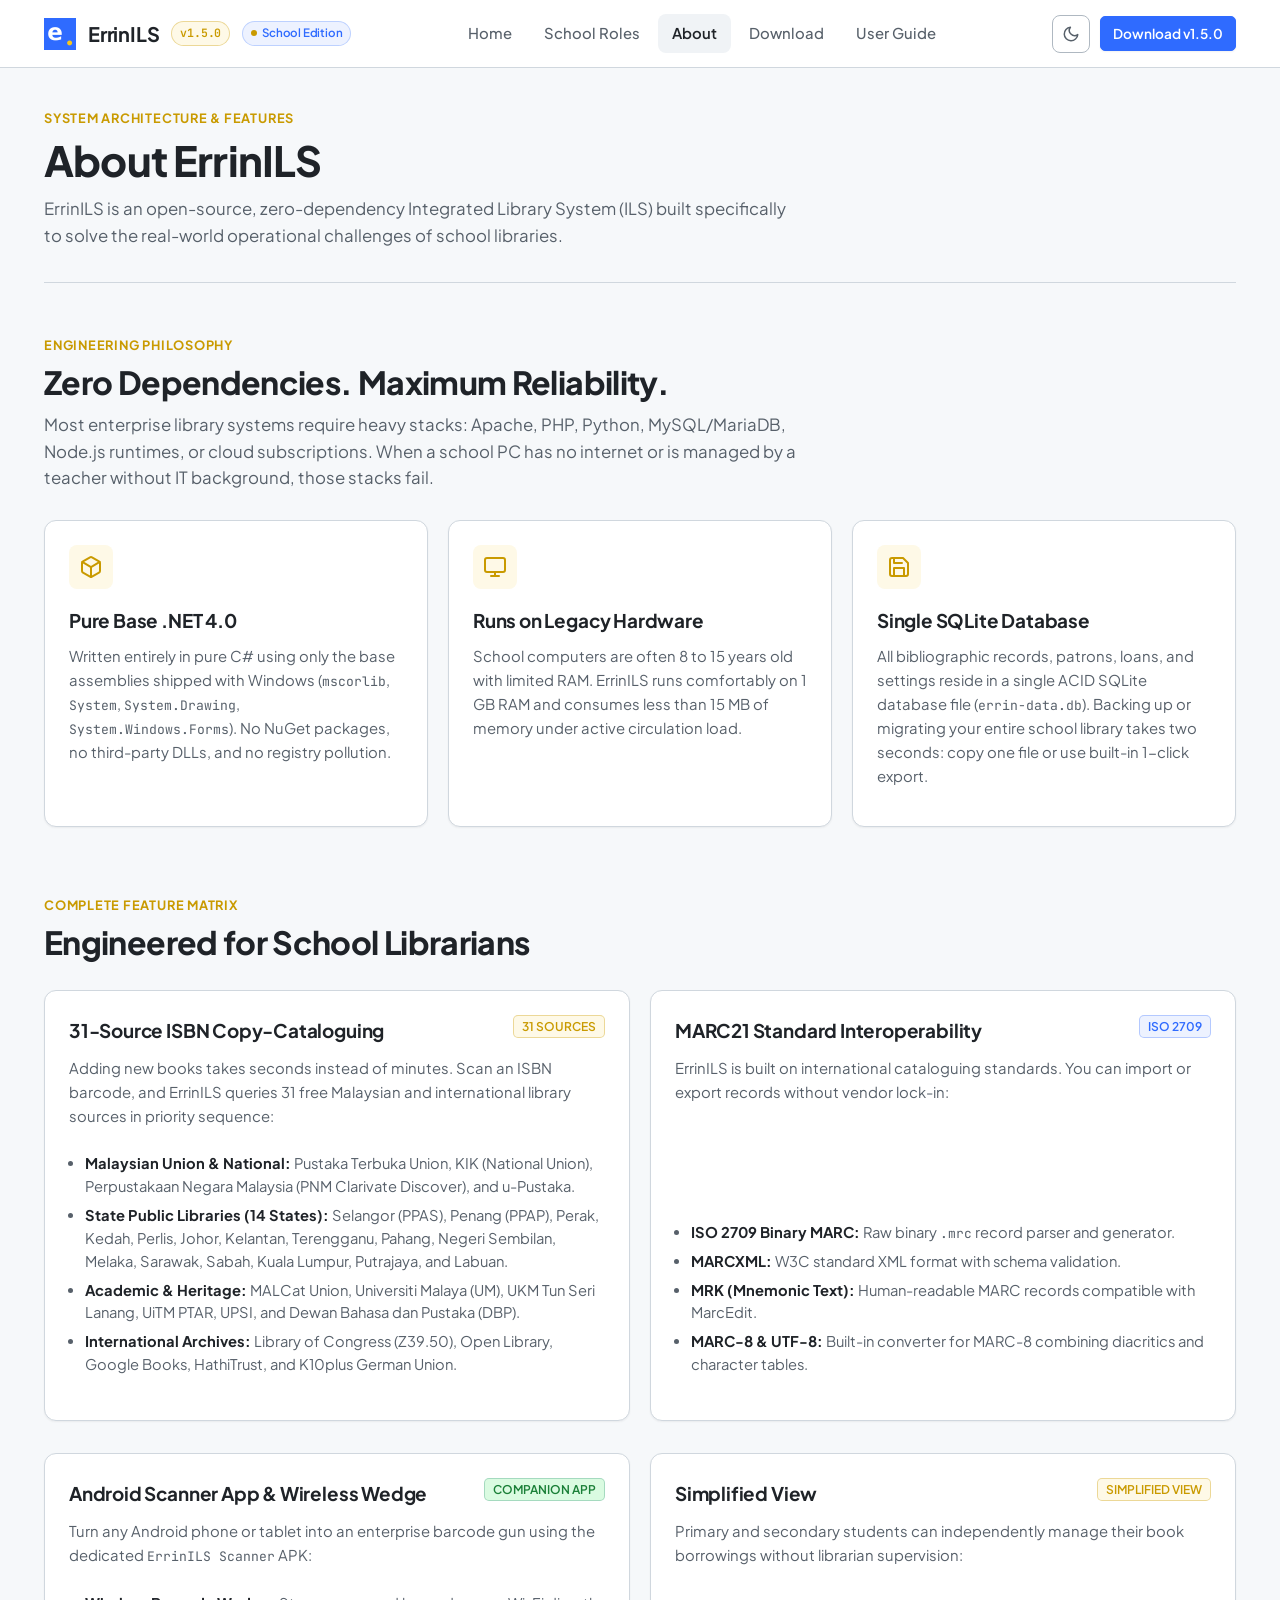
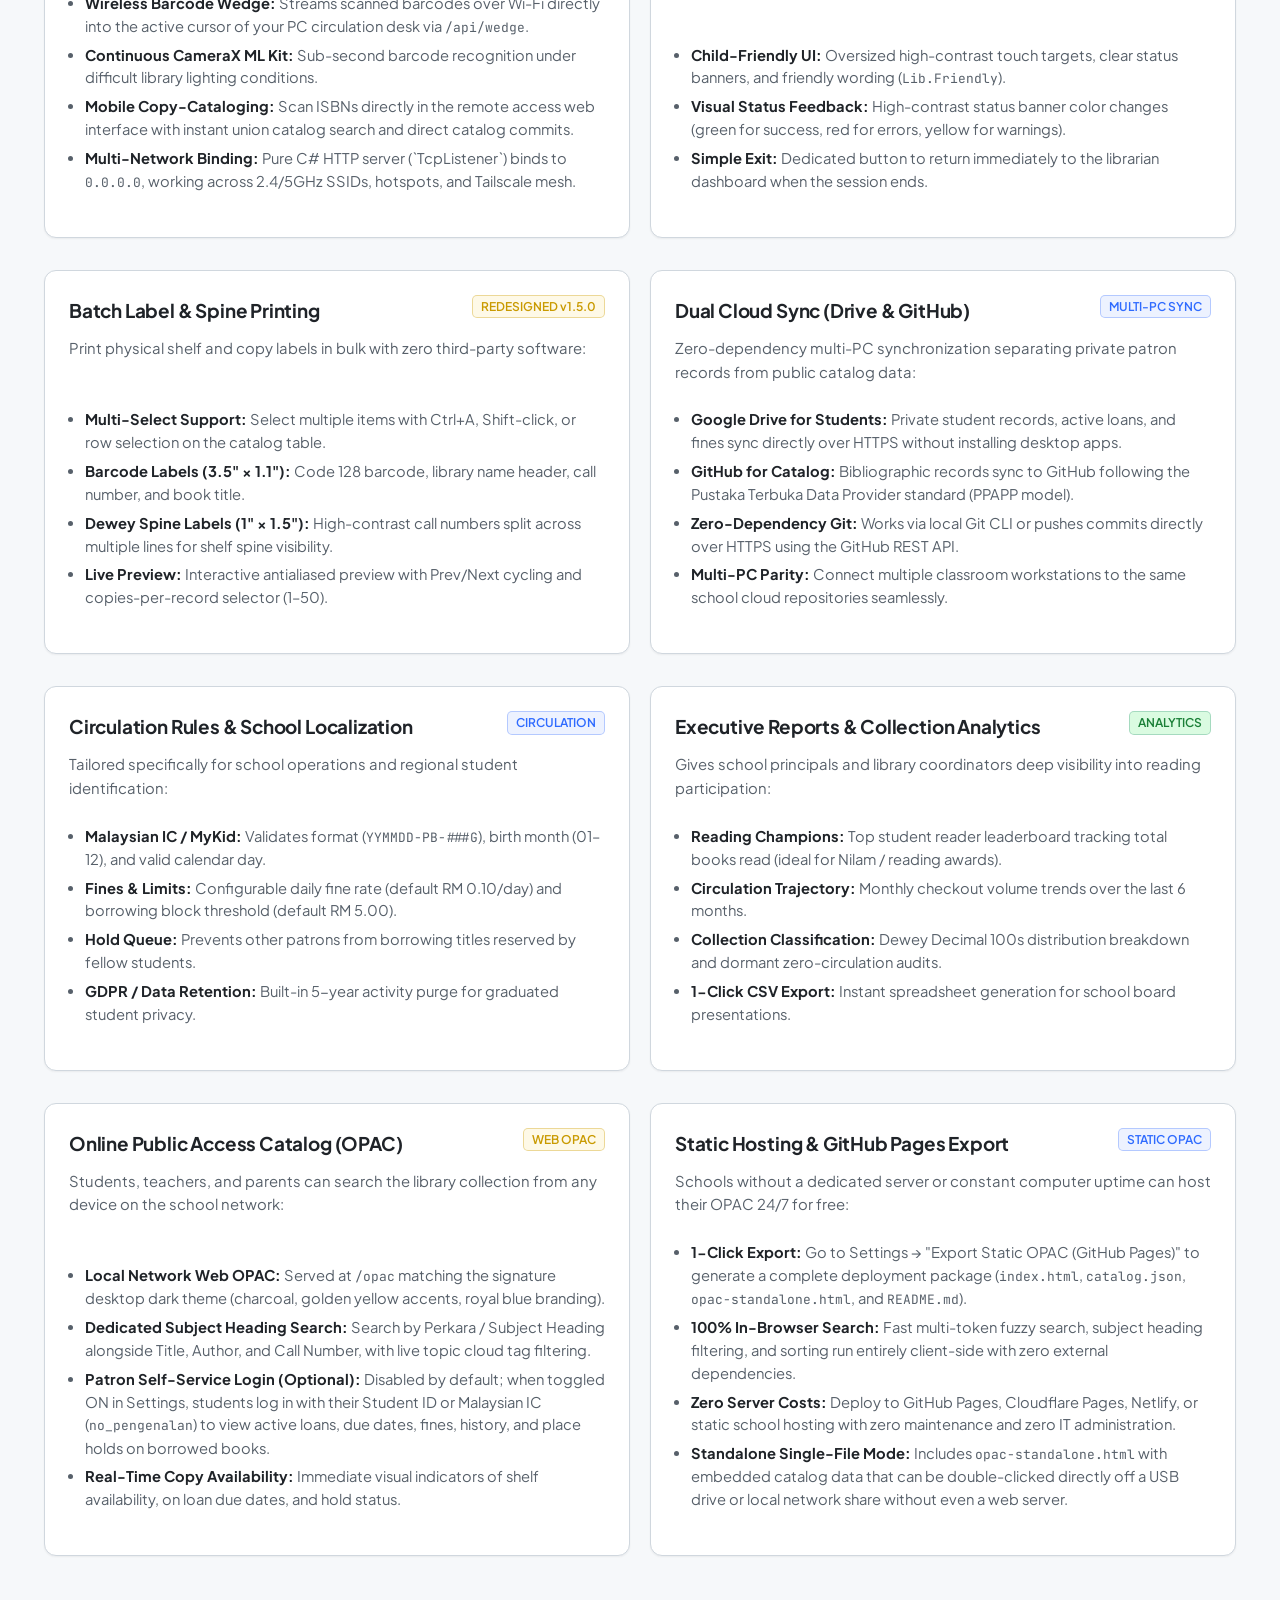
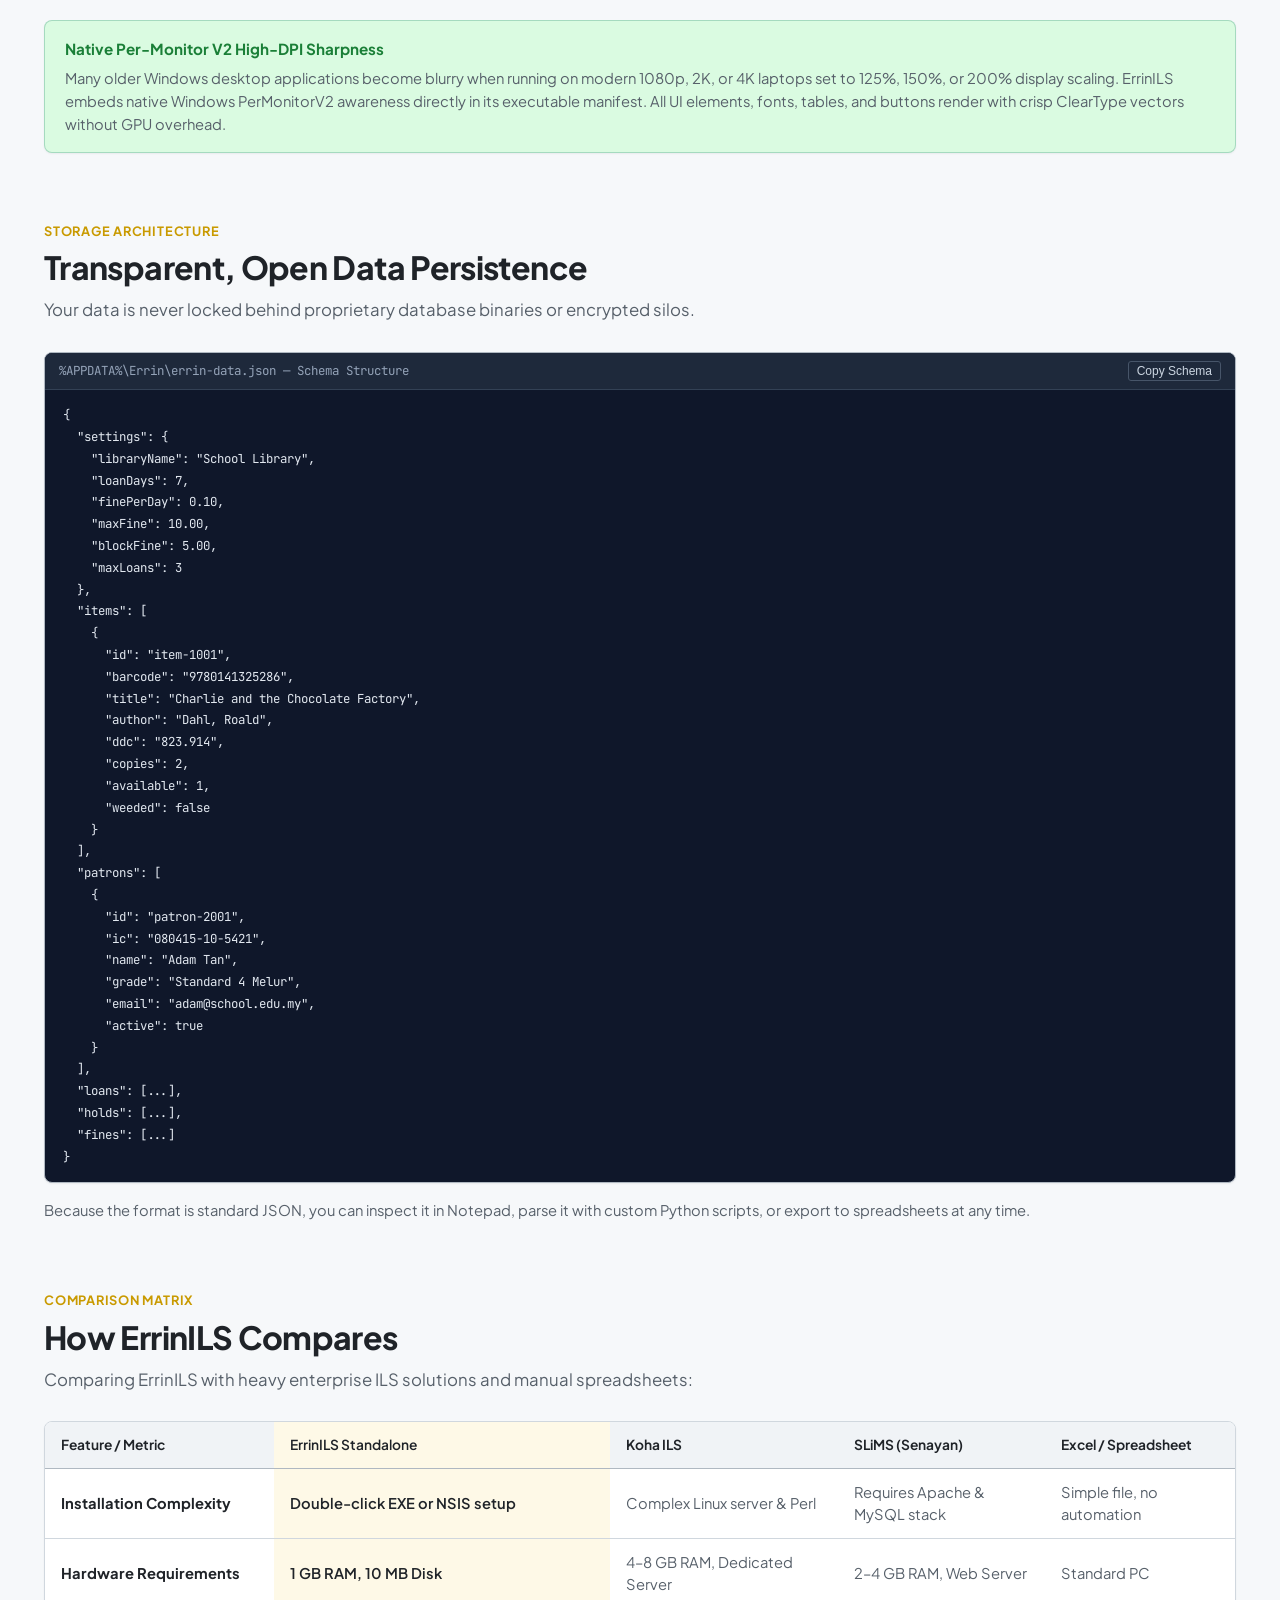
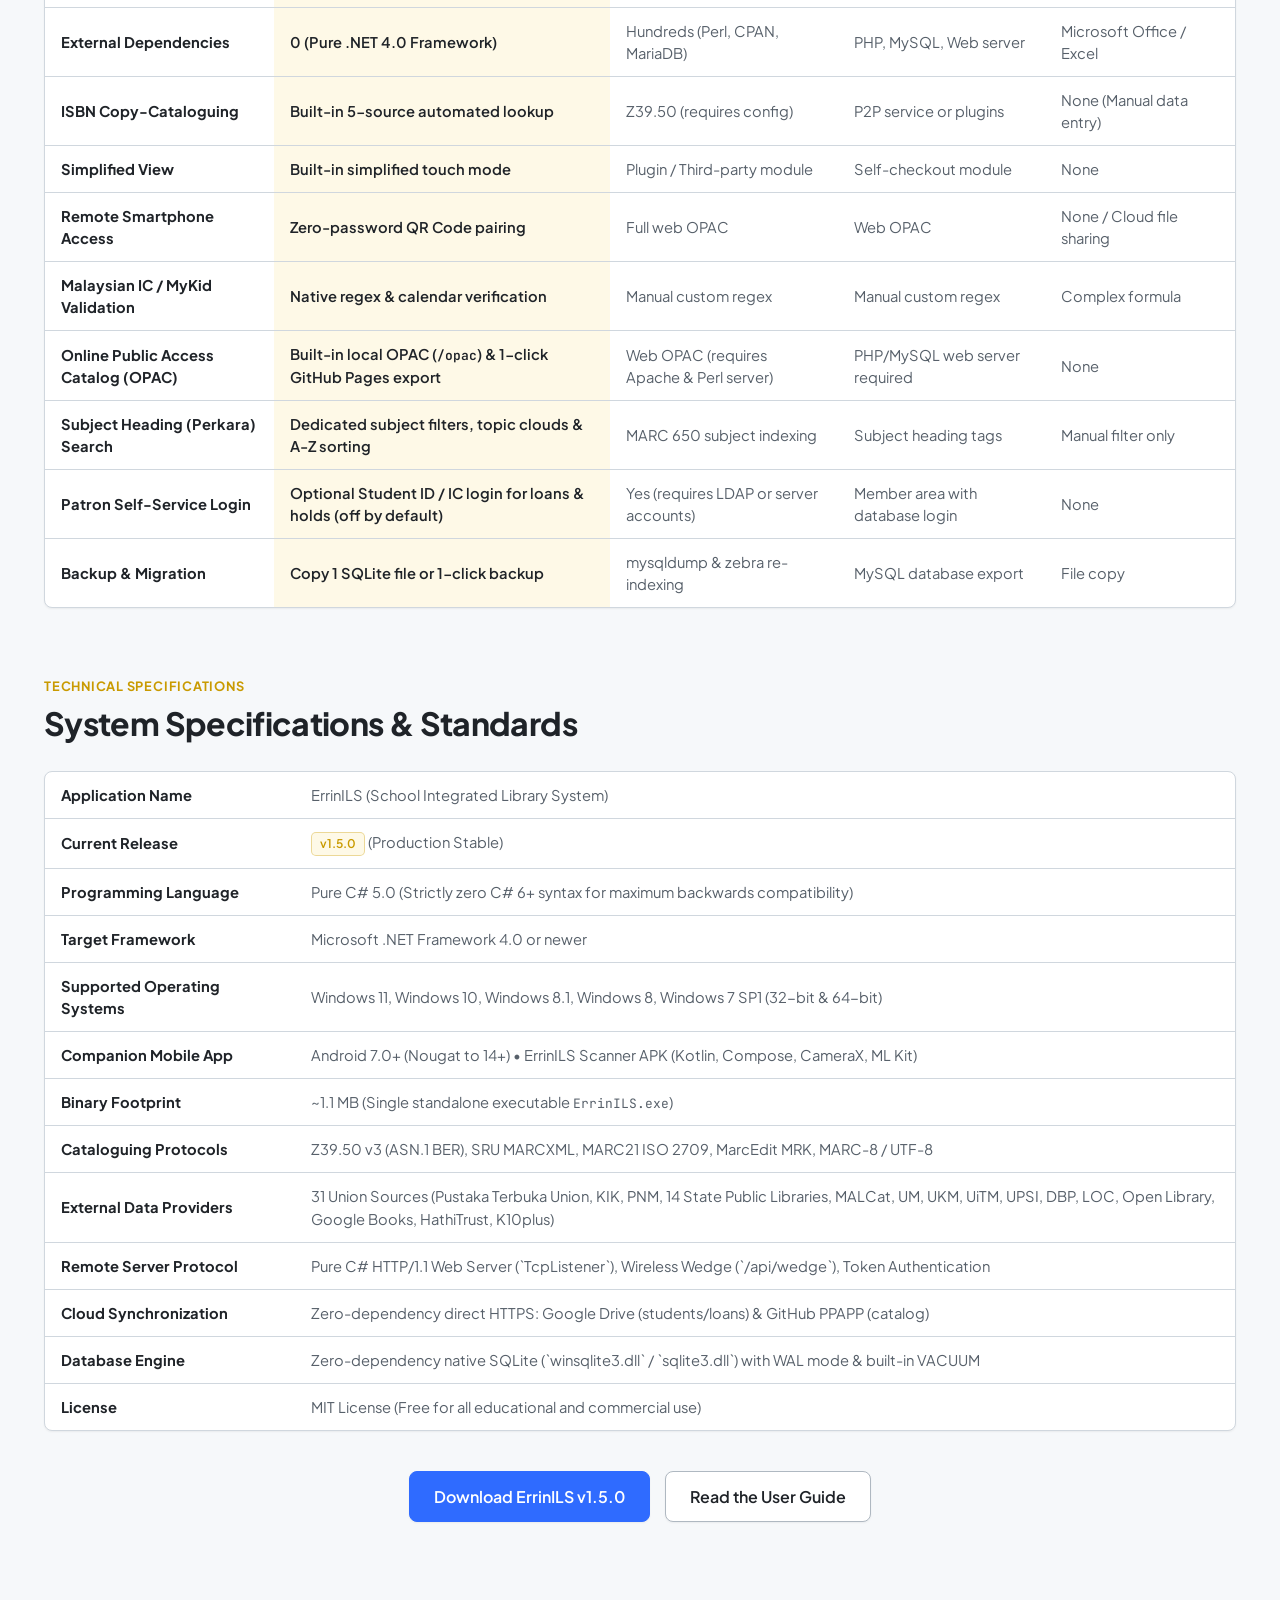
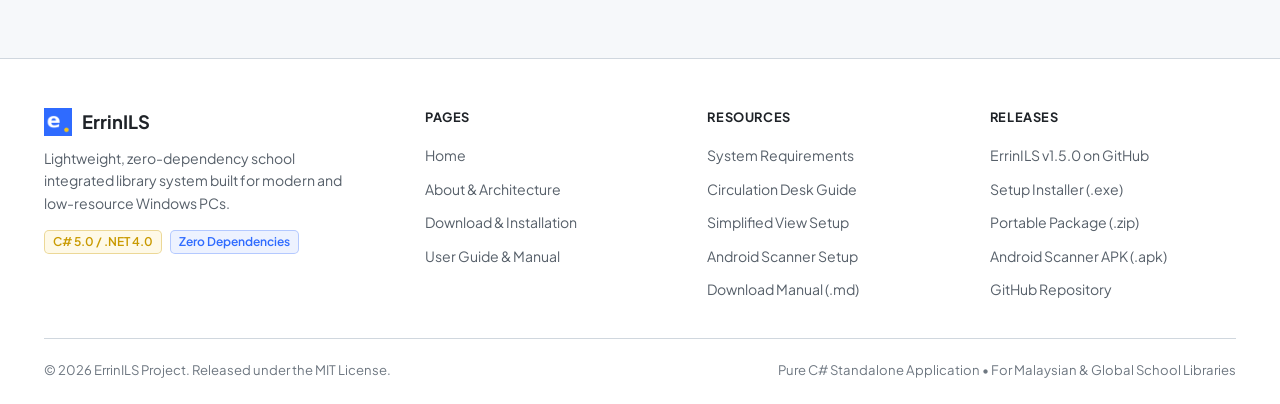
==== commit c1553190: "feat(release): v1.5.0 - Custom numbering formats, wide barcode labels, overdue fines tracking, and o" ====
--- a/docs/about.html
+++ b/docs/about.html
@@ -28,7 +28,7 @@
       <a href="index.html" class="brand-link">
         <img src="assets/icon.png" alt="ErrinILS Logo" class="brand-icon">
         <span>ErrinILS</span>
-        <span class="brand-badge">v1.4.3</span>
+        <span class="brand-badge">v1.5.0</span>
         <span class="brand-school-pill"><span class="school-dot"></span>School Edition</span>
       </a>
 
@@ -44,7 +44,7 @@
 
       <div class="nav-actions">
         <button class="theme-toggle-btn" aria-label="Toggle theme" title="Toggle theme"></button>
-        <a href="download.html" class="btn btn-primary btn-sm">Download v1.4.3</a>
+        <a href="download.html" class="btn btn-primary btn-sm">Download v1.5.0</a>
       </div>
     </div>
   </header>
@@ -152,7 +152,7 @@
         <div class="card">
           <div style="display: flex; justify-content: space-between; align-items: flex-start; margin-bottom: 12px;">
             <h3 class="card-title" style="margin-bottom: 0;">Android Scanner App &amp; Wireless Wedge</h3>
-            <span class="badge badge-green">NEW v1.4.3</span>
+            <span class="badge badge-green">COMPANION APP</span>
           </div>
           <p class="card-text">
             Turn any Android phone or tablet into an enterprise barcode gun using the dedicated <code>ErrinILS Scanner</code> APK:
@@ -187,7 +187,7 @@
         <div class="card">
           <div style="display: flex; justify-content: space-between; align-items: flex-start; margin-bottom: 12px;">
             <h3 class="card-title" style="margin-bottom: 0;">Batch Label &amp; Spine Printing</h3>
-            <span class="badge badge-gold">NEW v1.4.3</span>
+            <span class="badge badge-gold">REDESIGNED v1.5.0</span>
           </div>
           <p class="card-text">
             Print physical shelf and copy labels in bulk with zero third-party software:
@@ -479,7 +479,7 @@
             </tr>
             <tr>
               <td><strong>Current Release</strong></td>
-              <td><span class="badge badge-gold">v1.4.3</span> (Production Stable)</td>
+              <td><span class="badge badge-gold">v1.5.0</span> (Production Stable)</td>
             </tr>
             <tr>
               <td><strong>Programming Language</strong></td>
@@ -530,7 +530,7 @@
       </div>
 
       <div style="text-align: center; margin-top: 40px;">
-        <a href="download.html" class="btn btn-primary btn-lg">Download ErrinILS v1.4.3</a>
+        <a href="download.html" class="btn btn-primary btn-lg">Download ErrinILS v1.5.0</a>
         <a href="guide.html" class="btn btn-secondary btn-lg" style="margin-left: 12px;">Read the User Guide</a>
       </div>
     </section>
@@ -579,9 +579,9 @@
         <div>
           <div class="footer-col-title">Releases</div>
           <ul class="footer-links">
-            <li><a href="https://github.com/RZSY/ErrinILS/releases/tag/v1.4.3" target="_blank" rel="noopener">ErrinILS v1.4.3 on GitHub</a></li>
-            <li><a href="https://github.com/RZSY/ErrinILS/releases/download/v1.4.3/ErrinILS-Setup-1.4.3.exe">Setup Installer (.exe)</a></li>
-            <li><a href="https://github.com/RZSY/ErrinILS/releases/download/v1.4.3/ErrinILS-Windows-v1.4.3.zip">Portable Package (.zip)</a></li>
+            <li><a href="https://github.com/RZSY/ErrinILS/releases/tag/v1.5.0" target="_blank" rel="noopener">ErrinILS v1.5.0 on GitHub</a></li>
+            <li><a href="https://github.com/RZSY/ErrinILS/releases/download/v1.5.0/ErrinILS-Setup-1.5.0.exe">Setup Installer (.exe)</a></li>
+            <li><a href="https://github.com/RZSY/ErrinILS/releases/download/v1.5.0/ErrinILS-Windows-v1.5.0.zip">Portable Package (.zip)</a></li>
             <li><a href="https://github.com/RZSY/ErrinILS/releases/download/v1.4.3/ErrinILS-Scanner-v1.4.3.apk">Android Scanner APK (.apk)</a></li>
             <li><a href="https://github.com/RZSY/ErrinILS" target="_blank" rel="noopener">GitHub Repository</a></li>
           </ul>
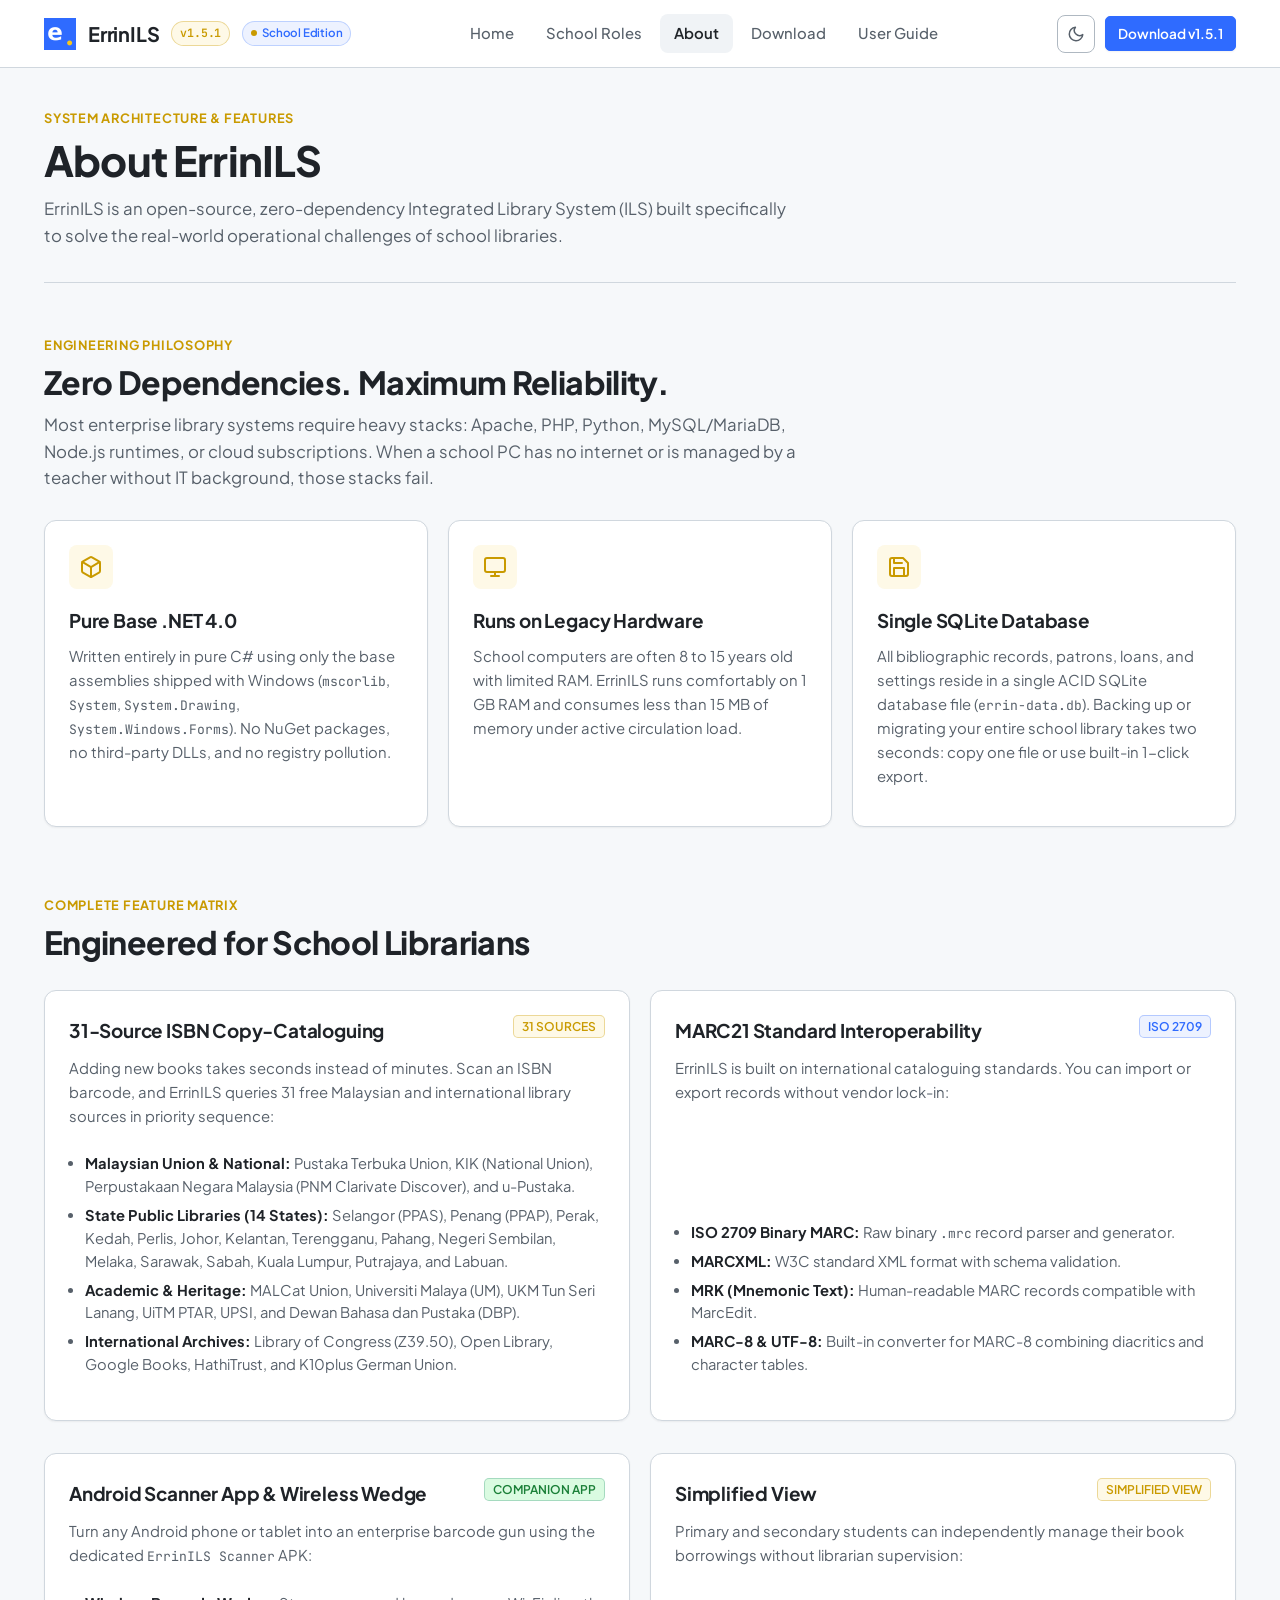
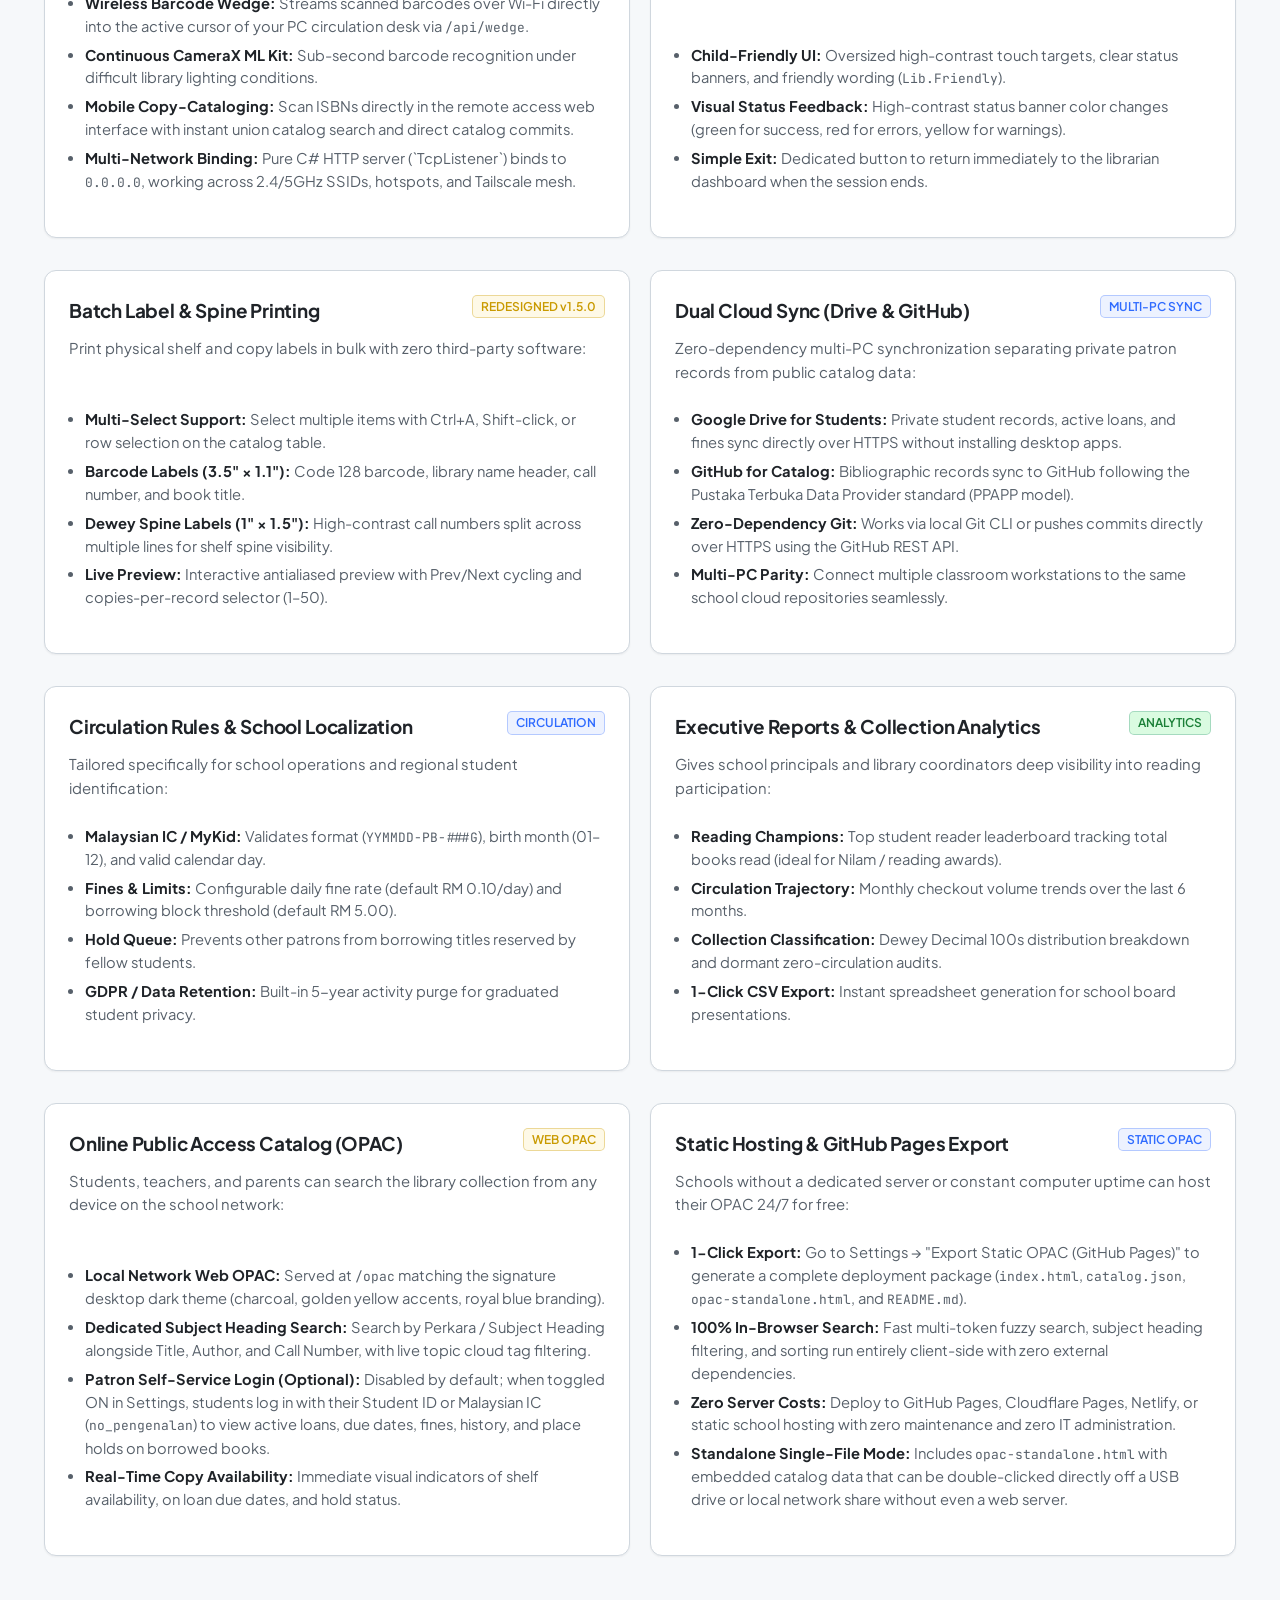
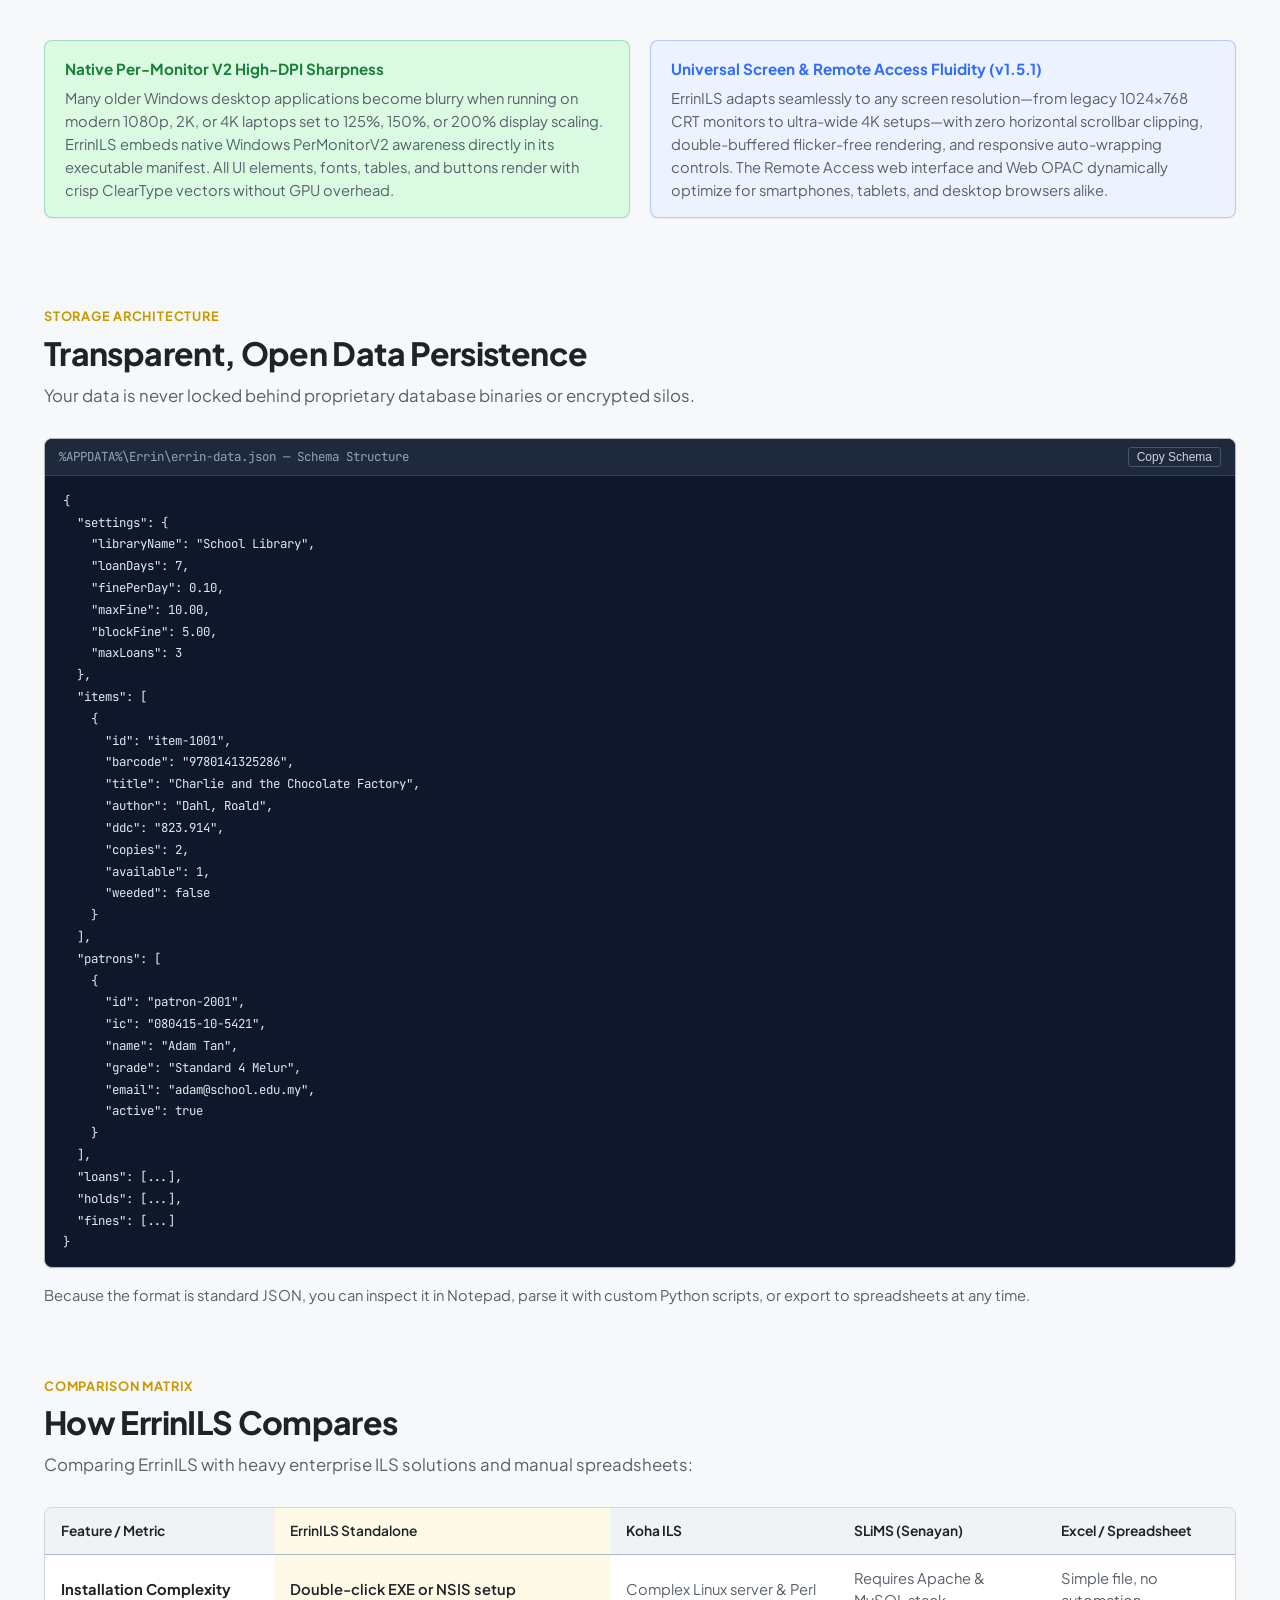
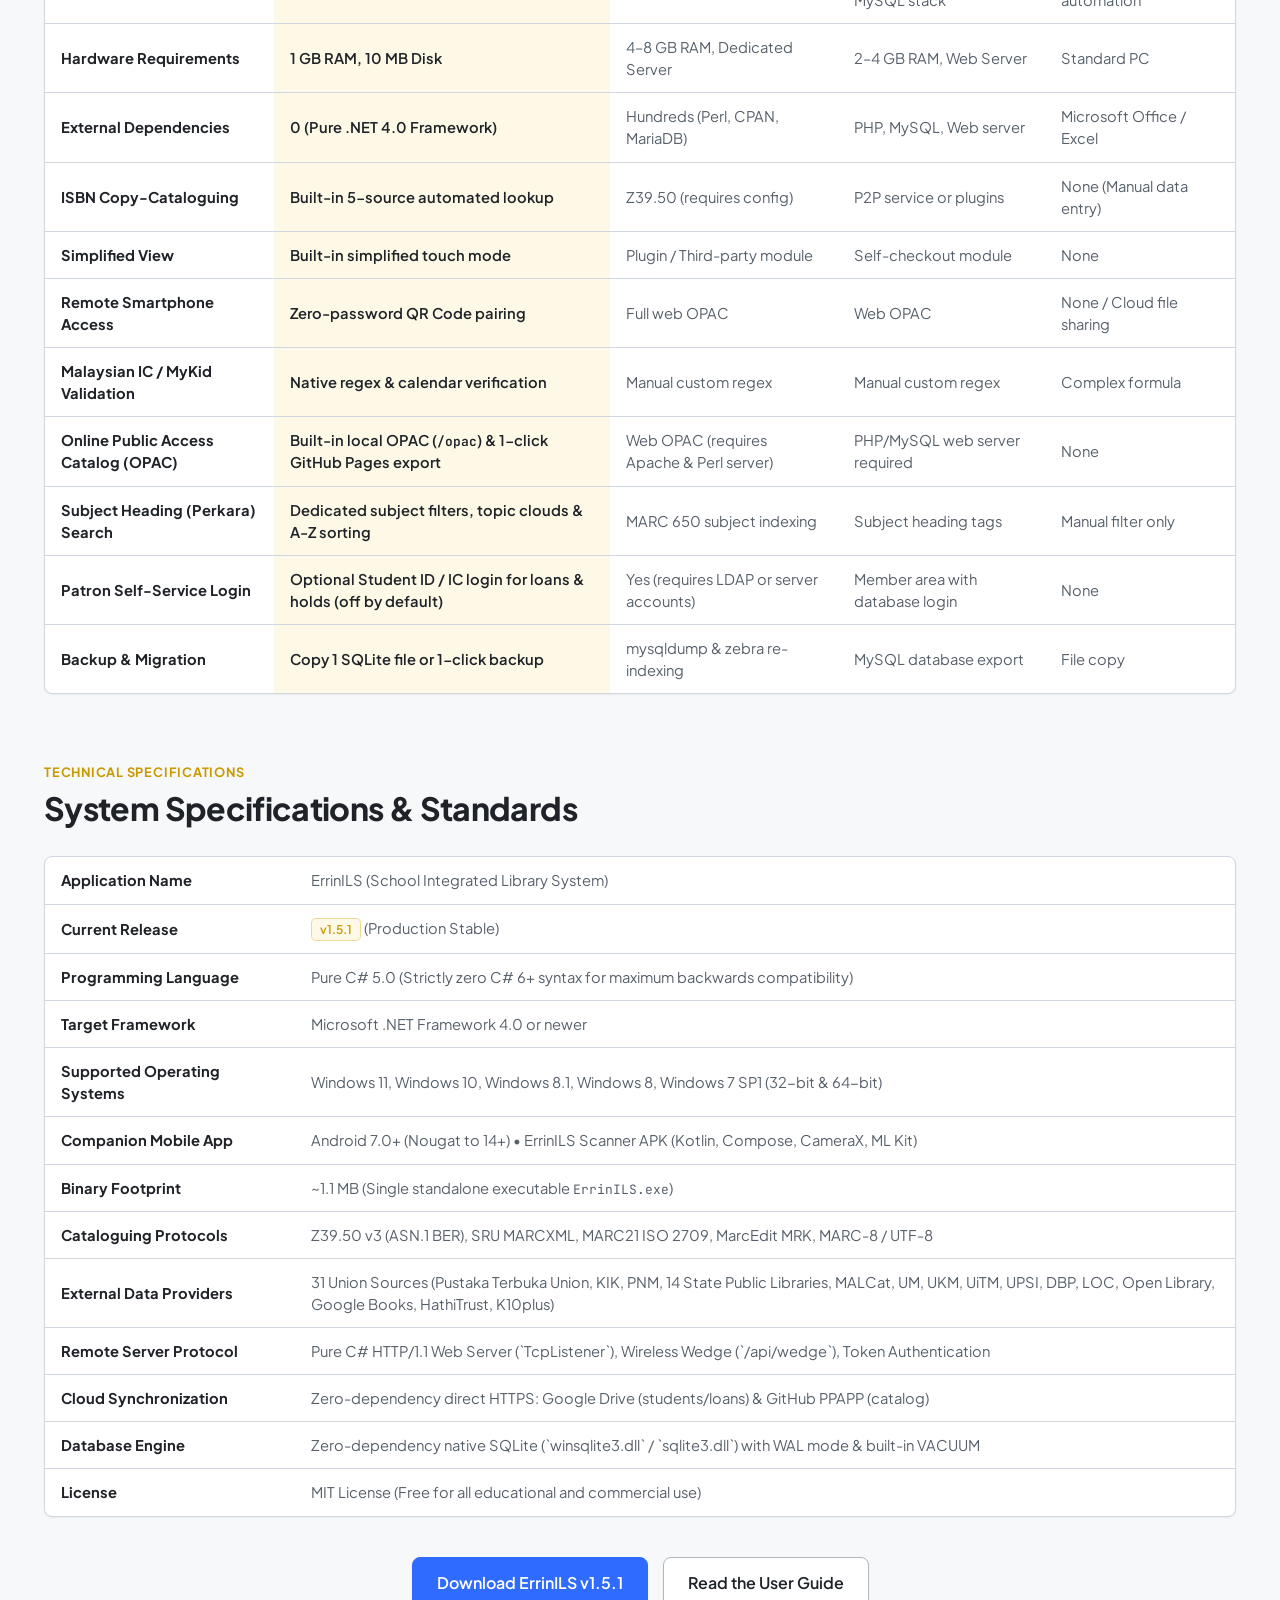
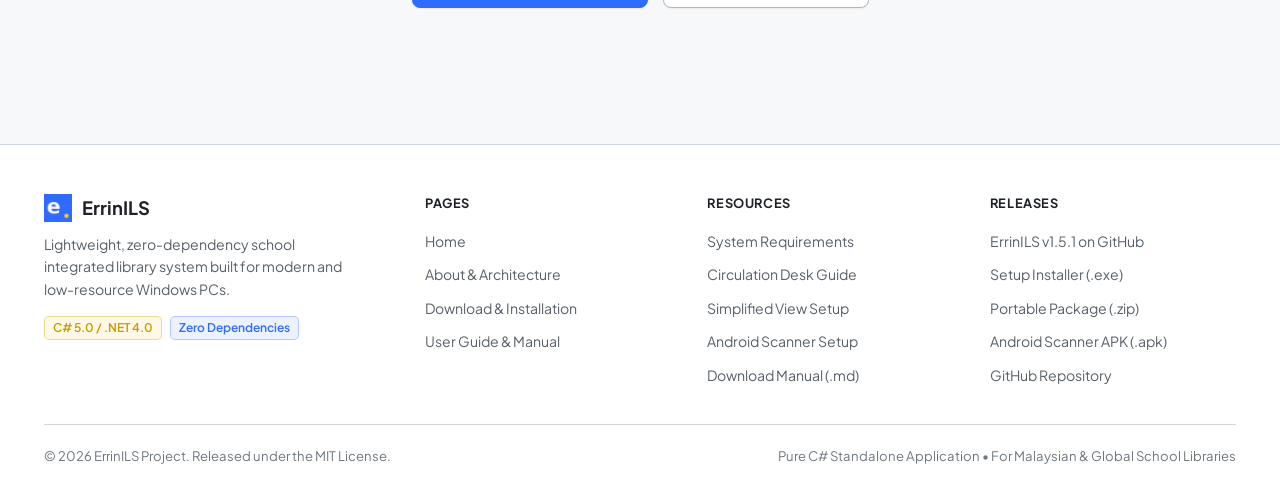
==== commit d2244b23: "feat(release): v1.5.1 - Universal screen fluidity, responsive Remote Access for mobile & tablets, an" ====
--- a/docs/about.html
+++ b/docs/about.html
@@ -28,7 +28,7 @@
       <a href="index.html" class="brand-link">
         <img src="assets/icon.png" alt="ErrinILS Logo" class="brand-icon">
         <span>ErrinILS</span>
-        <span class="brand-badge">v1.5.0</span>
+        <span class="brand-badge">v1.5.1</span>
         <span class="brand-school-pill"><span class="school-dot"></span>School Edition</span>
       </a>
 
@@ -44,7 +44,7 @@
 
       <div class="nav-actions">
         <button class="theme-toggle-btn" aria-label="Toggle theme" title="Toggle theme"></button>
-        <a href="download.html" class="btn btn-primary btn-sm">Download v1.5.0</a>
+        <a href="download.html" class="btn btn-primary btn-sm">Download v1.5.1</a>
       </div>
     </div>
   </header>
@@ -291,15 +291,26 @@
       </div>
     </section>
 
-    <!-- Section 3: High-DPI Sharpness & Native Windows UI -->
+    <!-- Section 3: High-DPI Sharpness & Universal Fluidity -->
     <section class="section">
-      <div class="callout callout-tip">
-        <div class="callout-header">
-          <span>Native Per-Monitor V2 High-DPI Sharpness</span>
-        </div>
-        <p>
-          Many older Windows desktop applications become blurry when running on modern 1080p, 2K, or 4K laptops set to 125%, 150%, or 200% display scaling. ErrinILS embeds native Windows PerMonitorV2 awareness directly in its executable manifest. All UI elements, fonts, tables, and buttons render with crisp ClearType vectors without GPU overhead.
-        </p>
+      <div class="grid-2">
+        <div class="callout callout-tip">
+          <div class="callout-header">
+            <span>Native Per-Monitor V2 High-DPI Sharpness</span>
+          </div>
+          <p>
+            Many older Windows desktop applications become blurry when running on modern 1080p, 2K, or 4K laptops set to 125%, 150%, or 200% display scaling. ErrinILS embeds native Windows PerMonitorV2 awareness directly in its executable manifest. All UI elements, fonts, tables, and buttons render with crisp ClearType vectors without GPU overhead.
+          </p>
+        </div>
+
+        <div class="callout callout-note">
+          <div class="callout-header">
+            <span>Universal Screen &amp; Remote Access Fluidity (v1.5.1)</span>
+          </div>
+          <p>
+            ErrinILS adapts seamlessly to any screen resolution—from legacy 1024×768 CRT monitors to ultra-wide 4K setups—with zero horizontal scrollbar clipping, double-buffered flicker-free rendering, and responsive auto-wrapping controls. The Remote Access web interface and Web OPAC dynamically optimize for smartphones, tablets, and desktop browsers alike.
+          </p>
+        </div>
       </div>
     </section>
 
@@ -479,7 +490,7 @@
             </tr>
             <tr>
               <td><strong>Current Release</strong></td>
-              <td><span class="badge badge-gold">v1.5.0</span> (Production Stable)</td>
+              <td><span class="badge badge-gold">v1.5.1</span> (Production Stable)</td>
             </tr>
             <tr>
               <td><strong>Programming Language</strong></td>
@@ -530,7 +541,7 @@
       </div>
 
       <div style="text-align: center; margin-top: 40px;">
-        <a href="download.html" class="btn btn-primary btn-lg">Download ErrinILS v1.5.0</a>
+        <a href="download.html" class="btn btn-primary btn-lg">Download ErrinILS v1.5.1</a>
         <a href="guide.html" class="btn btn-secondary btn-lg" style="margin-left: 12px;">Read the User Guide</a>
       </div>
     </section>
@@ -579,9 +590,9 @@
         <div>
           <div class="footer-col-title">Releases</div>
           <ul class="footer-links">
-            <li><a href="https://github.com/RZSY/ErrinILS/releases/tag/v1.5.0" target="_blank" rel="noopener">ErrinILS v1.5.0 on GitHub</a></li>
-            <li><a href="https://github.com/RZSY/ErrinILS/releases/download/v1.5.0/ErrinILS-Setup-1.5.0.exe">Setup Installer (.exe)</a></li>
-            <li><a href="https://github.com/RZSY/ErrinILS/releases/download/v1.5.0/ErrinILS-Windows-v1.5.0.zip">Portable Package (.zip)</a></li>
+            <li><a href="https://github.com/RZSY/ErrinILS/releases/tag/v1.5.1" target="_blank" rel="noopener">ErrinILS v1.5.1 on GitHub</a></li>
+            <li><a href="https://github.com/RZSY/ErrinILS/releases/download/v1.5.1/ErrinILS-Setup-1.5.1.exe">Setup Installer (.exe)</a></li>
+            <li><a href="https://github.com/RZSY/ErrinILS/releases/download/v1.5.1/ErrinILS-Windows-v1.5.1.zip">Portable Package (.zip)</a></li>
             <li><a href="https://github.com/RZSY/ErrinILS/releases/download/v1.4.3/ErrinILS-Scanner-v1.4.3.apk">Android Scanner APK (.apk)</a></li>
             <li><a href="https://github.com/RZSY/ErrinILS" target="_blank" rel="noopener">GitHub Repository</a></li>
           </ul>
